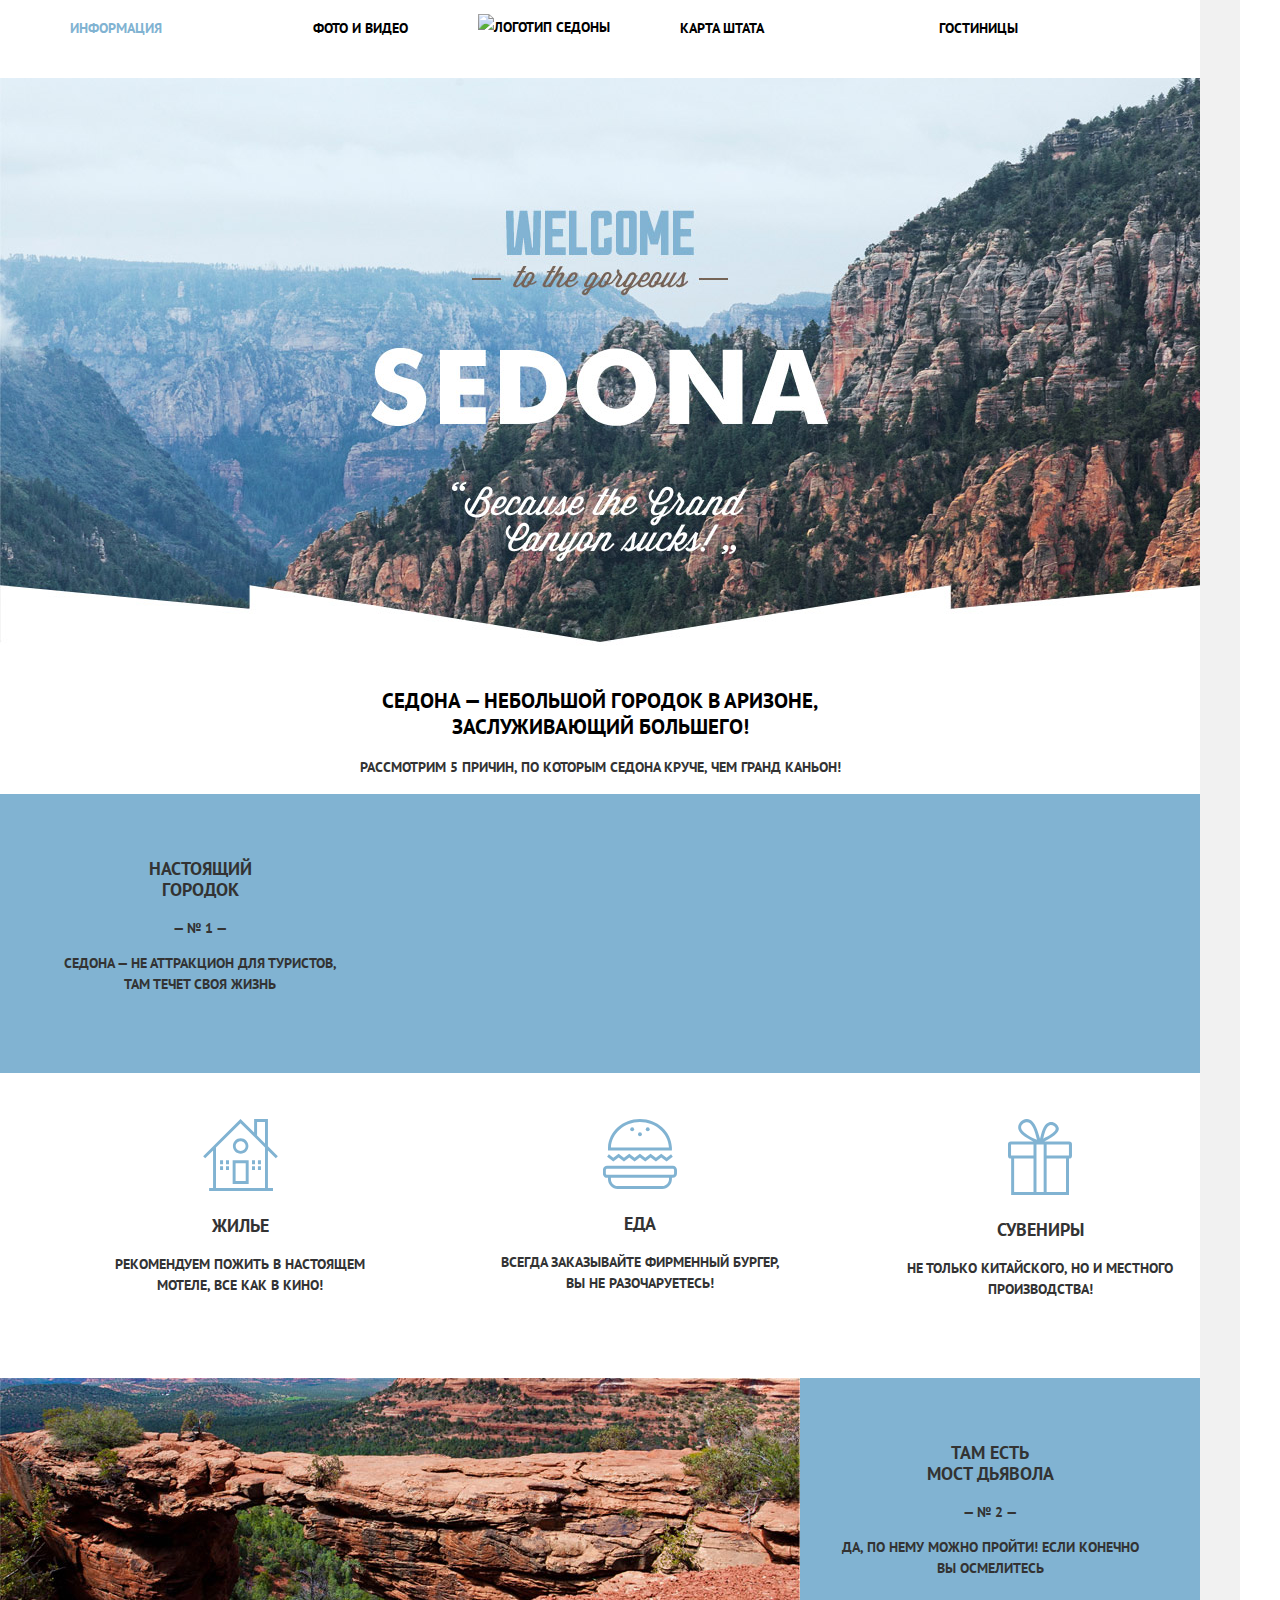
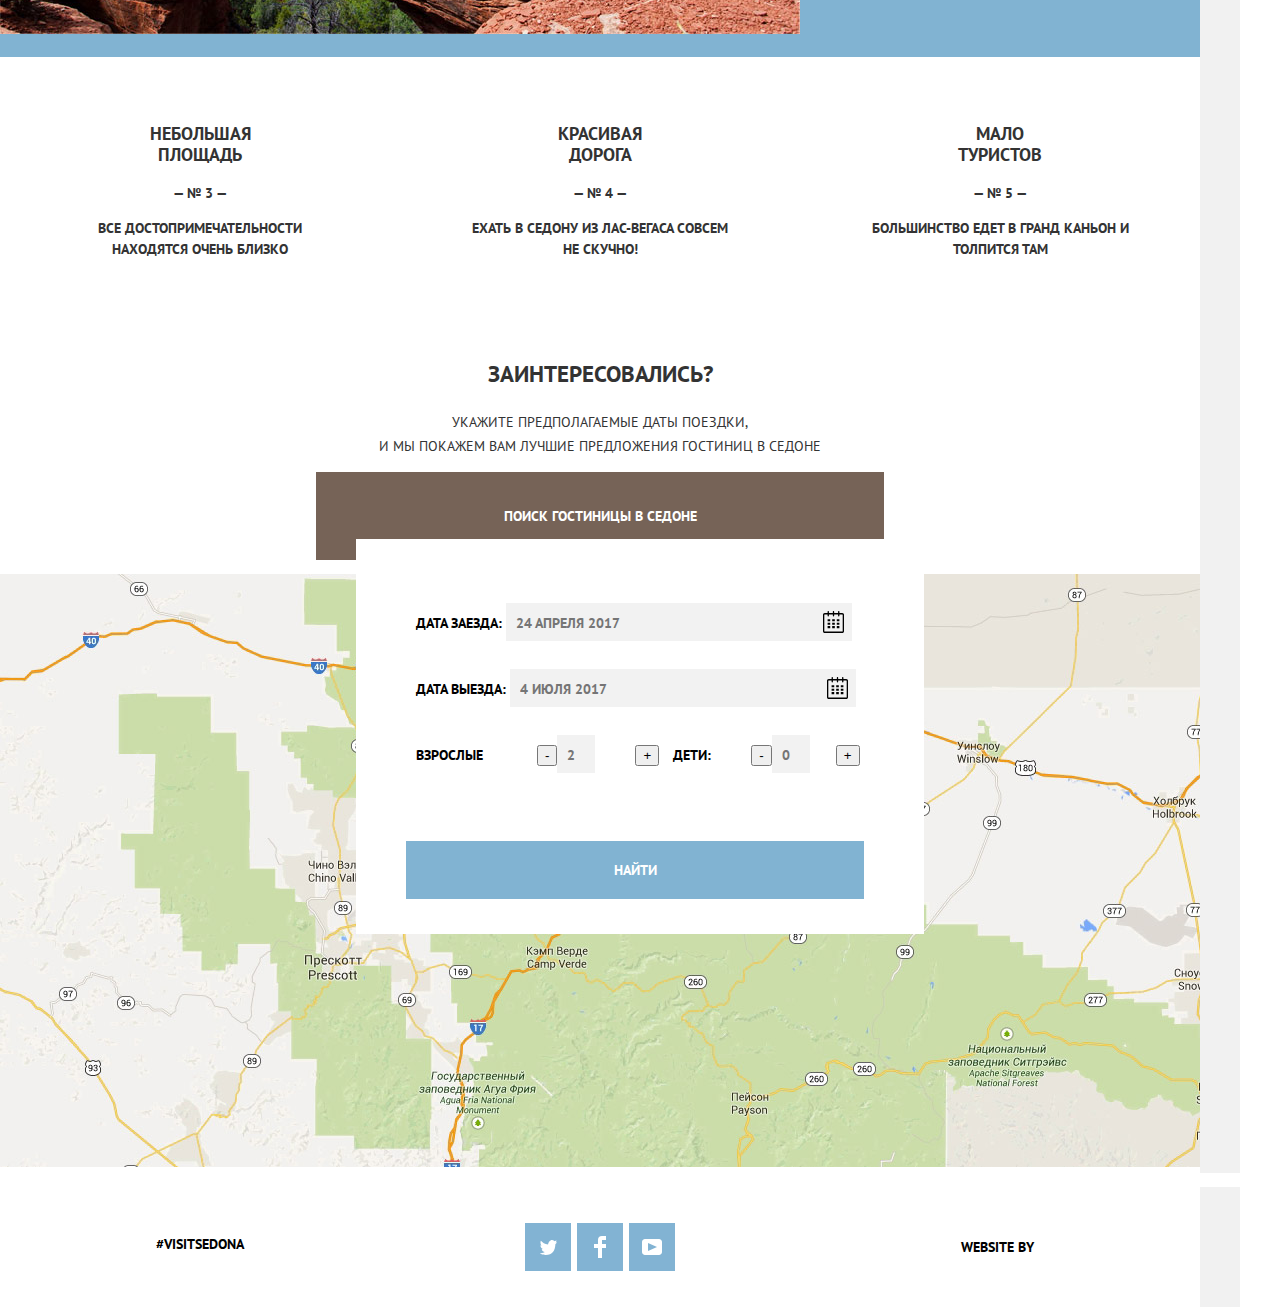
==== index.html @ 1015ed3f "изменения" ====
<!DOCTYPE html>
<html lang="ru">
  <head>
    <meta charset="utf-8">
    <title>HTML Academy: Седона</title>
    <link href="https://fonts.googleapis.com/css?family=PT+Sans:400,700&amp;subset=cyrillic" rel="stylesheet">
    <link href="css/normalize.css" rel="stylesheet">
    <link rel="stylesheet" href="css/style.css">
  </head>
  <body>
    <header class="main-header">
      <nav class="main-navigation">

<div class="main-navigation-wrapper">
 <div class="container">
   <ul class="site-navigation">
    <li class="nav-info"><a href="info.html" class="active">Информация</a></li>
    <li class="nav-fotovideo"><a href="foto-video.html">Фото и видео</a></li>
  </ul>
    <p><a class="main-header-logo">
      <img src="img/index.logo.png" width="138" height="70" alt="Логотип седоны">
    </a></p>
  <ul class="site-navigation-1">
    <li class="nav-map"><a href="map.html">Карта штата</a></li>
    <li class="nav-hostel"><a href="hostels.html">Гостиницы</a></li>
  </ul>
</div>
</div>
</nav>
</header>

<main class="container">
<p class="advantage">Седона &mdash; небольшой городок в Аризоне,<br>
заслуживающий большего!</p>

<section class="reasons">
 <h2 class="visually-hidden">Причины</h2>
 <p class="five-reasons">Рассмотрим 5 причин, по которым Седона круче, чем Гранд Каньон!</p>
</section>
  <ul class="reasons-list">
    <li class="reasons-item item-1">
      <div class="item-1-wrapper">
      <h3>Настоящий<br>городок</h3>
      <p>&mdash; № 1 &mdash;</p>
      <p>Седона &mdash; не аттракцион для туристов,<br> там течет своя жизнь</p>
    </div>

    <div class="index-columns-1">
    <section class="conditions">
      <h2 class="visually-hidden">Условия</h2>
     <ul class="conditions-list">
       <li class="conditions-item">
<svg xmlns="http://www.w3.org/2000/svg" width="75" height="72" viewBox="0 0 75 72"><g fill="#81B3D2"><path d="M29.656 65.033h16V41.21h-16v23.823zm2.937-20.899h10.125V62.11H32.593V44.134z"/><path d="M72.771 39.253l2.076-2.068-9.908-9.865V0H51.127v13.567L37.5 0 .152 37.185l2.077 2.068 7.832-7.795v37.618H6.124V72h63.875v-2.924H64.94V31.458l7.831 7.795zM62.002 69.076H12.999V28.534L37.5 4.149l24.502 24.385v40.542zm0-44.682l-7.938-7.902V2.924h7.938v21.47z"/><path d="M29.906 27.08c0 4.261 3.47 7.713 7.75 7.713 4.279 0 7.75-3.452 7.75-7.713 0-4.259-3.471-7.713-7.75-7.713-4.281 0-7.75 3.454-7.75 7.713zm7.75-4.945c2.744 0 4.969 2.214 4.969 4.945 0 2.732-2.225 4.948-4.969 4.948-2.746 0-4.97-2.216-4.97-4.948 0-2.731 2.225-4.945 4.97-4.945zM17.061 41.21h3v3.919h-3zM22.999 41.21h3v3.919h-3zM17.061 47.182h3v3.919h-3zM22.999 47.182h3v3.919h-3zM48.998 41.21h3v3.919h-3zM54.936 41.21h3v3.919h-3zM48.998 47.182h3v3.919h-3zM54.936 47.182h3v3.919h-3z"/></g></svg>
        <h3>Жилье</h3>
          <p>Рекомендуем пожить в настоящем<br> мотеле, все как в кино!</p>
       </li>
       <li class="conditions-item">
         <svg xmlns="http://www.w3.org/2000/svg" width="74" height="70" viewBox="0 0 74 70"><g fill="#81B3D2"><path d="M69.854 46.71H4.051c-2.274 0-4.135 1.94-4.135 4.313v3.504c0 2.372 1.861 4.313 4.135 4.313h.93v1.053c0 5.536 4.341 10.065 9.648 10.065h44.646c5.306 0 9.648-4.529 9.648-10.065V58.84h.93c2.274 0 4.135-1.941 4.135-4.313v-3.504c0-2.373-1.86-4.313-4.134-4.313zm-3.848 13.184c0 3.871-3.019 7.021-6.73 7.021H14.629c-3.711 0-6.731-3.15-6.731-7.021v-1.053h58.107v1.053zm5.065-5.367c0 .688-.558 1.271-1.218 1.271H4.051c-.66 0-1.217-.582-1.217-1.271v-3.504c0-.688.558-1.271 1.217-1.271h65.802c.66 0 1.218.582 1.218 1.271v3.504zM15.634 38.406l5.323 4.059 5.326-4.059 5.328 4.059 5.328-4.059 5.328 4.059 5.329-4.059 5.327 4.059 5.33-4.06 5.336 4.059 6.194-4.712-1.72-2.459-4.474 3.403-5.336-4.057-5.33 4.056-5.327-4.057-5.329 4.057-5.328-4.057-5.328 4.057-5.328-4.057-5.325 4.057-5.323-4.057-5.327 4.057-4.467-3.401-1.721 2.457 6.188 4.714zM7.978 31.544H68.855c.041-.619.069-1.241.069-1.87 0-.394-.016-.783-.032-1.173C68.227 12.657 54.186 0 36.952 0 19.719 0 5.677 12.657 5.013 28.501c-.017.39-.032.78-.032 1.173 0 .629.028 1.251.07 1.87h2.927zM36.952 3.043c15.591 0 28.35 11.316 29.021 25.458H7.931c.673-14.142 13.43-25.458 29.021-25.458z"/><ellipse cx="36.952" cy="15.26" rx="1.945" ry="2.03"/><ellipse cx="29.172" cy="10.23" rx="1.946" ry="2.03"/><ellipse cx="44.732" cy="10.23" rx="1.946" ry="2.03"/></g></svg>

        <h3>Еда</h3>
          <p>Всегда заказывайте фирменный бургер,<br> вы не разочаруетесь!</p>
       </li>
       <li class="conditions-item">
         <svg xmlns="http://www.w3.org/2000/svg" width="64" height="76" viewBox="0 0 64 76"><path fill-rule="evenodd" clip-rule="evenodd" fill="#81B3D2" d="M61.097 22.501H36.312C50.125 15.602 51.229 11.25 50.72 8.816c-1.162-3.963-5.692-7.023-10.002-5.407-5.569 2.089-7.137 10.388-8.644 16.387-1.924-6.07-3.784-13.814-8.136-17.737C22.677.921 20.843-.205 18.175.031c-4.026.356-9.802 5.382-7.458 10.981 2.251 5.378 9.687 8.777 14.578 11.489H2.879A2.882 2.882 0 0 0 0 25.37v11.322a2.882 2.882 0 0 0 2.879 2.869h.274V76h57.841V39.561h.103a2.882 2.882 0 0 0 2.88-2.869V25.37a2.882 2.882 0 0 0-2.88-2.869zM42.413 5.944c2.103-.31 4.982 1.299 5.255 3.209.393 2.756-3.4 5.255-5.086 6.421-2.523 1.744-4.928 2.643-7.287 4.055.884-3.69 2.549-13.011 7.118-13.685zm-22.882 9.968c-2.225-1.485-6.544-4.431-6.44-7.771.112-3.595 5.743-6.57 8.814-3.886 3.856 3.371 5.713 11.105 7.119 16.557-3.249-1.539-6.328-2.788-9.493-4.9zm5.972 57.114H6.136V39.561h19.368v33.465zm0-36.502H3.046V25.538h22.457v10.986zm10.157 0v36.503h-7.174V25.538h7.174v10.986zm22.351 36.502H38.644V39.561h19.367v33.465zm2.92-36.502H38.644V25.538h22.287v10.986z"/></svg>
        <h3>Сувениры</h3>
          <p>Не только китайского, но и местного<br> производства!</p>
       </li>
      </ul>
    </section>
    </div>
    </li>
  <li class="reasons-item item-2">
      <h3>Там есть<br>мост дьявола</h3>
      <p>&mdash; № 2 &mdash;</p>
      <p>Да, по нему можно пройти! Если конечно<br> вы осмелитесь</p>
    </li>

    <li class="reasons-item item-3">
      <h3>Небольшая<br>площадь</h3>
      <p>&mdash; № 3 &mdash;</p>
      <p>Все достопримечательности<br> находятся очень близко</p>
    </li>
    <li class="reasons-item item-4">
      <h3>Красивая<br>дорога</h3>
      <p>&mdash; № 4 &mdash;</p>
      <p>Ехать в Седону из Лас-Вегаса совсем<br> не скучно!</p>
    </li>
    <li class="reasons-item item-5">
      <h3>Мало<br>туристов</h3>
      <p>&mdash; № 5 &mdash;</p>
      <p>Большинство едет в Гранд Каньон и<br> толпится там</p>
    </li>

</ul>



<section class="hostels">
  <h2 class="visually-hidden">Бронирование</h2>
   <p class="interest">Заинтересовались?</p>
   <p class="travel-date">Укажите предполагаемые даты поездки,<br>
   и мы покажем вам лучшие предложения гостиниц в Седоне</p>
<button class="button hostels-button" type="button">Поиск гостиницы в Седоне</button>
</section>
<section class="map container">
  <section class="modal modal-hostels">
   <h2 class="visually-hidden">Поиск гостиницы в Седоне</h2>
   <form class="search-hotels" action="https://echo.htmlacademy.ru">
     <p>
       <label  class="for-font" for="search-hotels-arrival">Дата заезда:</label>
       <input class="for-font" id="search-hotels-arrival" type="text" name="arrival" placeholder="24 апреля 2017">

     </p>
     <p>
       <label class="for-font" for="search-hotels-departure">Дата выезда:</label>
       <input class="for-font" id="search-hotels-departure" type="text" name="departure" placeholder="4 июля 2017">
       </label>
     </p>
     <p>
       <label class="for-age" for="search-hotels-adults">Взрослые</label>
       <button  type="minus">-</button><input class="for-age" id="search-hotels-adults" type="text" name="adults" placeholder="2"><button type="plus">+</button>
       <label class="for-age-1" for="search-hotels-children">Дети:</label>
       <button type="minus">-</button><input class="for-age-1" id="search-hotels-children" type="text" name="children" placeholder="0"><button type="plus">+</button>

     </p>
     <button class="button-enter" type="submit">Найти</button>
   </form>
  </section>
<h2 class="visually-hidden">Как до нас добраться</h2>
<p><img src="img/map.jpg" width="1200" height="593" alt="Карта"></p>
</section>
</main>

  <footer class="main-footer">

<div class="container">

  <span class="citation">#VISITSEDONA</span>

<div class="footer-social">
 <ul>
  <li><a class="social-button" href="#"><span class="visually-hidden">Твиттер</span>
  <svg xmlns="http://www.w3.org/2000/svg" xmlns:xlink="http://www.w3.org/1999/xlink" width="17" height="15" viewBox="0 0 17 15"><path fill="#FFF" d="M10.95.144c1.685-.496 2.984.27 3.577 1.179.673-.231 1.331-.481 2.011-.708a2.345 2.345 0 0 1-.857 1.768c.685.17 1.304-.491 1.304-.491-.169 1-1.006 1.788-1.563 2.024-.231 6.75-3.175 11.217-10.077 11.082h-.446c-.41 0-4.164-.46-4.898-1.887 2.271.196 3.893-.422 4.693-1.177-.96-.3-2.679-.477-2.979-2.95.349.106.564.228 1.19.119C1.705 8.247.374 7.53.448 5.33c.285.328 1.067.536 1.34.472C1.085 5.561-.182 2.442.894.85c1.818 1.854 3.735 3.606 7.152 3.773C8.254 2.33 9.183.793 10.95.144z"/></svg>
  </a></li>
  <li><a class="social-button" href="#"><span class="visually-hidden">Фейсбук</span>
  <svg xmlns="http://www.w3.org/2000/svg" width="12" height="22" viewBox="0 0 12 22"><path fill="#FFF" d="M12 4V0H8a4 4 0 0 0-4 4v4H0v4h4v10h4V12h4V8H8V4h4z"/></svg>
  </a></li>
  <li><a class="social-button" href="#"><span class="visually-hidden">Ютуб</span>
  <svg xmlns="http://www.w3.org/2000/svg" xmlns:xlink="http://www.w3.org/1999/xlink" width="20" height="16" viewBox="0 0 20 16"><path fill="#FFF" d="M17 0H3C1.35 0 0 1.35 0 3v10c0 1.65 1.35 3 3 3h14c1.65 0 3-1.35 3-3V3c0-1.65-1.35-3-3-3zM6.027 11.998V4.002L15.014 8l-8.987 3.998z"/></svg>
  </a></li>
 </ul>
</div>

<p class="footer-website">
<span class="letter">Website by</span>
<a class="logo-html-academy" href="https://htmlacademy.ru"><span class="visually-hidden">Логотип HTML-Academy</span>
  <svg id="Layer_1" data-name="Layer 1" xmlns="http://www.w3.org/2000/svg" viewBox="0 0 108.08 40.85"><title>logo-htmlacademy-small1</title><path d="M44.61,26.88a2,2,0,0,0,.55-0.1v1.33a3.25,3.25,0,0,1-1.18.21,1.67,1.67,0,0,1-1.67-1,4.84,4.84,0,0,1-3.14,1.08c-1.51,0-2.91-.83-2.91-2.55,0-2.13,2-2.79,3.71-2.79a11.08,11.08,0,0,1,2.17.25v-0.3c0-1-.76-1.77-2.19-1.77a7.42,7.42,0,0,0-3,.64v-1.7a10.21,10.21,0,0,1,3.19-.55c2.36,0,3.81,1.12,3.81,3.65v3a0.54,0.54,0,0,0,.49.59h0.17Zm-6.44-1.13A1.35,1.35,0,0,0,39.63,27h0.11a3.39,3.39,0,0,0,2.41-1V24.58a9.72,9.72,0,0,0-1.81-.21c-1,0-2.16.33-2.16,1.38h0Zm12.36-6.11a5,5,0,0,1,2.57.64V22a4.08,4.08,0,0,0-2.3-.7,2.75,2.75,0,1,0,0,5.49,5,5,0,0,0,2.43-.64v1.71a6.27,6.27,0,0,1-2.76.57A4.21,4.21,0,0,1,46,24.51q0-.21,0-0.41a4.32,4.32,0,0,1,4.18-4.46h0.38Zm12.17,7.24a2,2,0,0,0,.55-0.1v1.33a3.25,3.25,0,0,1-1.18.21,1.67,1.67,0,0,1-1.67-1,4.84,4.84,0,0,1-3.14,1.08c-1.51,0-2.91-.83-2.91-2.55,0-2.13,2-2.79,3.71-2.79a11.08,11.08,0,0,1,2.17.25v-0.3c0-1-.76-1.77-2.19-1.77a7.42,7.42,0,0,0-3,.64v-1.7a10.21,10.21,0,0,1,3.19-.55c2.36,0,3.81,1.12,3.81,3.65v3a0.54,0.54,0,0,0,.49.59h0.17Zm-6.44-1.13A1.35,1.35,0,0,0,57.73,27h0.11a3.39,3.39,0,0,0,2.41-1V24.58a9.72,9.72,0,0,0-1.81-.21c-1.06,0-2.16.33-2.16,1.38h0ZM73,16V28.2H71.35V26.88a3.88,3.88,0,0,1-3.19,1.54,4.4,4.4,0,0,1,0-8.78,3.81,3.81,0,0,1,3,1.3V16H73Zm-4.53,5.22a2.76,2.76,0,1,0,0,5.52A2.86,2.86,0,0,0,71.15,25V23A2.91,2.91,0,0,0,68.49,21.27ZM79,19.64c3.31,0,4.46,2.68,3.92,5.09H76.7c0.21,1.5,1.67,2.11,3.19,2.11a6.11,6.11,0,0,0,2.64-.59v1.6a7.14,7.14,0,0,1-3,.57C77,28.42,74.78,27,74.78,24a4.18,4.18,0,0,1,4-4.39H79Zm0.09,1.54a2.28,2.28,0,0,0-2.44,2.1v0.06H81.3A2,2,0,0,0,79.13,21.18Zm5.73,7V19.87h1.65v1a3.81,3.81,0,0,1,2.78-1.27A2.86,2.86,0,0,1,91.89,21a4.12,4.12,0,0,1,2.91-1.33A3.06,3.06,0,0,1,98,23V28.2h-1.9V23.05a1.59,1.59,0,0,0-1.42-1.75H94.42a2.8,2.8,0,0,0-2.07,1.12V28.2h-1.9V23.05A1.59,1.59,0,0,0,89,21.31H88.8a3,3,0,0,0-2.21,1.29v5.63H84.86Zm21.31-8.33h1.9l-3.91,9.46c-0.9,2.17-2.09,2.86-3.35,2.86a4.76,4.76,0,0,1-1.1-.14V30.46a2.86,2.86,0,0,0,.85.12c0.9,0,1.58-.64,2.07-1.9l0.17-.42-4-8.4h2l2.86,6.29ZM38.73,1.46V6.22a3.81,3.81,0,0,1,2.7-1.14,3.25,3.25,0,0,1,3.44,3.4v5.15H43V8.72a1.81,1.81,0,0,0-1.61-2h-0.3a2.93,2.93,0,0,0-2.32,1.39v5.52h-1.9V1.46h1.9ZM49.94,2.31v3h3V6.91h-3v3.81c0,1.1.5,1.46,1.58,1.46a4.49,4.49,0,0,0,1.69-.33v1.6A6.8,6.8,0,0,1,51,13.8a2.55,2.55,0,0,1-2.86-2.74V6.89H46.58V5.26h1.5V2.74Zm5.4,11.31V5.28H57v1A3.81,3.81,0,0,1,59.77,5a2.86,2.86,0,0,1,2.6,1.33A4.12,4.12,0,0,1,65.28,5,3.06,3.06,0,0,1,68.44,8.4v5.21h-1.9V8.46a1.59,1.59,0,0,0-1.42-1.75H64.89a2.8,2.8,0,0,0-2.07,1.12v5.78h-1.9V8.46A1.59,1.59,0,0,0,59.5,6.71H59.27A3,3,0,0,0,57.06,8v5.63H55.34ZM71.17,1.45H73V13.6H71.17V1.45ZM14.71,0H14.55L0,1.54V28.21l14.55,8.66,14.55-8.66V1.54Zm12.5,27.1L14.55,34.64,1.9,27.12V16.18l12.59,7.5V25L5.86,19.9v1.31l8.68,5.21v1.39L5.87,22.65V24l8.68,5.21,8.75-5.24V18.31L27.2,16V27.12Zm0-12.53-3.48,2-1.6,1L14.51,13v1.31L21,18.23H21l-0.14.09-1,.54-5.37-3.2V17l4.24,2.52-1,.67-3.2-1.9v1.31l2.1,1.24L14.5,22.1,2,14.65,14.51,7.11Zm0-1.32L14.49,5.76,1.91,13.25v-10L14.56,1.92,27.21,3.25v10h0Z" transform="translate(0 -0.02)" fill="#231f20"/></svg>
</a>
</p>
</div>
</footer>



  </body>
</html>
---- css/style.css ----
body {
margin: 0 0;
padding: 0 40;

font-family: PT Sans, Arial, sans-serif;
font-size: 14px;
line-height: 21px;
font-weight: 700;
color: #333333;
text-transform: uppercase;

background-color: #ffffff;
background-size: 1280 auto;
}

a {
  text-decoration: none;
}

img {
  max-width: 100%;
  height: auto;
}

.visually-hidden:not(:focus):not(:active),
input[type="checkbox"].visually-hidden{
  position: absolute;

  width: 1px;
  height: 1px;
  margin: -1px;
  border: 0;
  padding: 0;

  white-space: nowrap;

  clip-path: inset(100%);
  clip: rect(0 0 0 0);
  overflow: hidden;
}


.main-haeder {
margin-bottom: 22px;
min-height: 56px;
}

.main-navigation {

  font-size: 14px;
  line-height: 26px;
  color: #000000;

  background-color: #ffffff;
  width: 1200px;
  min-height: 56px;
}

.main-haeder-logo {
  order: 2;

  width: 138px;
  height: 70px;
  display: block;
}

.main-navigation-wrapper .container {
 display: flex;
 flex-wrap: wrap;

 width: 100%;
 padding-bottom: 22px;
 background-color: #ffffff;
 margin: 0;
 min-width: 56px;
}

.container {
 width: 1200px;
 margin: 0;
 padding: 0 0;
 box-shadow:
  -40px 0 0 0 #f1f1f1,
   40px 0 0 0 #f1f1f1;

}


.site-navigation {
  width: 478px;

  display: flex;
  justify-content: space-between;

 list-style: none;
 margin: 0;
 padding: 0;

}

.site-navigation-1 {
  width: 478px;

  display: flex;
  justify-content: space-between;

  list-style: none;
  margin: 0;
  padding: 0;


}

.site-navigation a,
.site-navigation-1 a {
  display: block;
  padding: 15px 70px;
  margin: 0;
  color: #000000;
 }
.site-navigation a:hover,
.site-navigation a:focus,
.site-navigation-1 a:hover,
.site-navigation-1 a:focus {
  color: #81b3d2;
}
.site-navigation a:active,
.site-navigation-1 a:active {
  color: #bcbcbc;
}
.site-navigation .active {
  color: #766357;
}

.advantage {
  background-image: url(../img/index.arisona-photo.jpg);
  background-repeat: no-repeat;
  width: 1200px;

  font-size: 21px;
  line-height: 26px;
  color: #000000;
  font-weight: bold;
  text-align: center;
  margin: 0;
  padding-top: 610px;
}

.five-reasons {
  font-size: 14px;
  line-height: 26px;
  color: #333333;
  text-align: center;
}

.reasons-list {
  display: flex;
  flex-wrap: wrap;
  margin: 0;
  padding: 0;
  list-style: none;
  min-height: 256;
}

.conditions-list {
list-style: none;
display: flex;
padding-top: 46px;
padding-bottom: 64px;
}

.reasons-item,
.conditions-item {
  text-align: center;
  width: 400px;
}

.item-1,
.item-2 {
  background-color: #81b3d2;
}

.item-1 {
 background-image: url(../img/index-background-01.jpg);
 background-position-y: top;
 background-position-x: 400px;
 background-repeat: no-repeat;
 width: 100%;
}

.item-1-wrapper{
  width:400px;
  padding-top: 46px;
  padding-bottom: 64px;
}

.reasons-item h3,
.conditions-item h3 {
  font-size: 18px;
  line-height: 21px;
}

.item-2 {
  background-image: url(../img/reason-background-1-1.jpg);
  background-position-y: top;
  background-position-x: left;
  padding-left: 780px;
  background-repeat: no-repeat;
  list-style: none;
  padding-top: 46px;
  padding-bottom: 64px;
  width: 100%
}

.item-3,
.item-4,
.item-5 {
width: 400px;
padding-top: 48px;
padding-bottom: 64px;
}

.index-columns-1 {
  display: flex;
  color: #333333;
  background-color: #ffffff;
  background-position: 0 0;
  background-repeat: repeat;
}

.interest {
  font-size: 23px;
  line-height: 26px;
  color: #333333;
  text-align: center;
}

.travel-date {
  font-size: 14px;
  line-height: 24px;
  color: #333333;
  text-align: center;
  font-weight: normal;
}

.hostels-button {
 font: inherit;
 min-height: 86px;
  width: 568px;
 text-align: center;
 display: inline-block;
 line-height: 86px;
 color: #ffffff;
 vertical-align: middle;
 text-transform: uppercase;
 background-color: #766357;
 border: none;

 margin-left: 316px;

}

.hostels-button:hover {
  background-color: #604e43;
}

.hostels-button:active {
  color: #857871;
  background-color: #503e33;
}

.main-footer {
  color: #000000;

  background-image: url(../img/footer-background.jpg);
  background-position: 0 0;
  background-repeat: repeat;
}

.main-footer .container {
  display: flex;
  justify-content: space-between;
  margin: 0;
  width: 1200px;
  min-height: 120px;
  background-color: rgba(255, 255, 255, 0.3);

}

.citation {
  margin: 0;
  width: 400px;
  text-align: center;
  padding-top: 47px;
}

.footer-social {
  width: 400px;
  text-align: center;
  padding-top: 36px;
}

.footer-social ul {
  list-style: none;
}

.footer-social a {
  color: #000000;
}

.footer-social ul {
  display: flex;
  flex-wrap: wrap;
  justify-content: space-between;
  width: 150px;
  list-style: none;
  margin: 0 auto;
  padding: 0;
}

.social-button {
  display: flex;
  align-items: center;
  justify-content: center;
  width: 46px;
  height: 48px;
  background-color: #82b3d3
}

.social-button:hover,
.social-button:focus {
 background-color: #669ec1;
}

.social-button:active {
background-color: #5596be;
}

.social-button:active path {
  fill: #87b6d2;
}

.footer-website {
  display: flex;
  align-items: center;
  justify-content: center;
  width: 400px;
}

.letter {
  padding-right: 6px;
}

.logo-html-academy {
    background-color: #ffffff;
    fill: #000000;
}

.logo-html-academy:hover,
.logo-html-academy:focus {
  background-color: #ffffff;
  fill: #81b3d2;
}

.logo-html-academy:active {
  background-color: #ffffff;
  fill: #bdbbbc;
}


.parameter-selection {
  padding-top: 26px;
  padding-left: 73px;
  padding-right: 73px;
  padding-bottom: 19px;

 background-color: #ffffff;
 background-image: url(../img/catalog-filter-background.jpg);
 background-position: 0 0;
 background-repeat: repeat;
}

.parameter-selection .filter {
  display: flex;
  flex-wrap: wrap;
  color: #ffffff;
}


.without-bord {
border: none;}


.infrastructure .without-bord{
display: flex;
flex-wrap: wrap;
}

.infrastructure {
  width: 145px;
  margin: 0;
  padding-right: 95px;
}

.infrastructure-1 {
  margin: 0;
}

.without-dots {
  display: flex;
  flex-wrap: wrap;
  justify-content: space-between;
  font-weight: normal;
}

.filter-pool {
  position: relative;
  padding-left: 30px;
  cursor: pointer;
  padding-bottom: 23px;
}

.filter-pool:hover,
.filter-pool:focus {
  background-image: url(../img/checkbox-on.svg);
  background-repeat: no-repeat;
  border: none;
}

.filter-pool input[type="checkbox"]:disabled {
  background-image: url(../img/checkbox-on.svg);
  background-repeat: no-repeat;
  border: none;
  opacity: 0.5;
}

.filter-pool input[type="checkbox"] + .checkbox-pool {
  position: absolute;
  top: 0;
  left: 0;
  background-image: url(../img/checkbox-on.svg);
  background-repeat: no-repeat;
  width: 27px;
  height: 24px;
  border: none;
}

.filter-parking {
  position: relative;
  padding-left: 30px;
  cursor: pointer;
  padding-bottom: 23px;
}

.filter-parking:hover,
.filter-parking:focus {
  background-image: url(../img/checkbox-off.svg);
  background-repeat: no-repeat;
  border: none;
}

.filter-parking input[type="checkbox"]:disabled {
  background-image: url(../img/checkbox-off.svg);
  background-repeat: no-repeat;
  border: none;
  opacity: 0.5;
}

.filter-parking input[type="checkbox"] + .checkbox-parking {
  position: absolute;
  top: 0;
  left: 0;
  background-image: url(../img/checkbox-off.svg);
  background-repeat: no-repeat;
  width: 27px;
  height: 24px;
  border: none;
}

.filter-wi-fi {
  position: relative;
  padding-left: 30px;
  cursor: pointer;
}

.filter-wi-fi:hover,
.filter-wi-fi:focus {
  background-image: url(../img/checkbox-off.svg);
  background-repeat: no-repeat;
  border: none;
}

.filter-wi-fi input[type="checkbox"]:disabled {
  background-image: url(../img/checkbox-off.svg);
  background-repeat: no-repeat;
  border: none;
  opacity: 0.5;
}

.filter-wi-fi input[type="checkbox"] + .checkbox-wi-fi {
  position: absolute;
  top: 0;
  left: 0;
  background-image: url(../img/checkbox-off.svg);
  background-repeat: no-repeat;
  width: 27px;
  height: 24px;
  border: none;
}


.type-housing {
  width: 160px;
  padding-right: 323px;
  margin: 0;
}

.filter-hotel {
  position: relative;
  padding-left: 30px;
  cursor: pointer;
  padding-bottom: 23px;
}

.filter-hotel:hover,
.filter-hotel:focus {
  background-image: url(../img/checkbox-on.svg);
  background-repeat: no-repeat;

  border: none;
}

.filter-hotel input[type="checkbox"]:disabled {
  background-image: url(../img/checkbox-on.svg);
  background-repeat: no-repeat;
  border: none;
  opacity: 0.5;
}

.filter-hotel input[type="checkbox"] + .checkbox-hotel {
  position: absolute;
  top: 0;
  left: 0;
  background-image: url(../img/checkbox-on.svg);
  background-repeat: no-repeat;
  width: 27px;
  height: 24px;
  border: none;
}

.filter-motel {
  position: relative;
  padding-left: 30px;
  cursor: pointer;
  padding-bottom: 23px;
}

.filter-motel:hover,
.filter-motel:focus {
  background-image: url(../img/checkbox-on.svg);
  background-repeat: no-repeat;
  border: none;
}

.filter-motel input[type="checkbox"]:disabled {
  background-image: url(../img/checkbox-on.svg);
  background-repeat: no-repeat;
  border: none;
  opacity: 0.5;
}

.filter-motel input[type="checkbox"] + .checkbox-motel {
  position: absolute;
  top: 0;
  left: 0;
  background-image: url(../img/checkbox-on.svg);
  background-repeat: no-repeat;
  width: 27px;
  height: 24px;
  border: none;
}

.filter-apartment {
  position: relative;
  padding-left: 30px;
  cursor: pointer;
}

.filter-apartment:hover,
.filter-apartment:focus {
  background-image: url(../img/checkbox-on.svg);
  background-repeat: no-repeat;
  border: none;
}

.filter-apartment input[type="checkbox"]:disabled {
  background-image: url(../img/checkbox-on.svg);
  background-repeat: no-repeat;
  border: none;


}

.filter-apartment input[type="checkbox"] + .checkbox-apartment {
  position: absolute;
  top: 0;
  left: 0;
  background-image: url(../img/checkbox-on.svg);
  background-repeat: no-repeat;
  width: 27px;
  height: 24px;
  border: none;
}


.cost {
  width: 328px;
  margin: 0;
}

.infrastructure legend,
.type-housing legend,
.cost legend {
  font-size: 16px;
  line-height: 21px;
  font-weight: bold;
  color: #ffffff;
}

.parameter-selection-button {
  font: inherit;

  text-align: center;
  color: #ffffff;
  vertical-align: middle;
  text-transform: uppercase;
  background-color: transparent;
  border: 2px solid white;
}

.parameter-selection-button:hover {
  color: 000000;
  background-color: #ffffff;
  border: none;
}



.detailed-button {
  font: inherit;
  display: inline-block;
  min-width: 110px;
  min-height: 27px;
  text-align: center;
  color: #ffffff;
  vertical-align: baseline;
  text-transform: uppercase;
  background-color: #81b3d2;
  border: none;
}

.detailed-button:hover {
  background-color: #669ec0;
}

.detailed-button:active {
  color: #88b6d1;
  background-color: #5496bd;
}

.book-button {
  font: inherit;

  min-width: 142px;
  min-height: 27px;

  text-align: center;
  display: inline-block;
  color: #ffffff;
  vertical-align: baseline;
  text-transform: uppercase;
  background-color: #766357;
  border: none;
}

.book-button:hover {
  background-color: #604e43;
}

.book-button:active {
  color: #857871;
  background-color: #503e33;
}

.menu-hostels {
  margin: 0;
}

.hostels-sorting {
  font-size: 12px;
  line-height: 18px;
  padding-top: 34px;
  margin: 0;
}

.found{
  display: flex;
  min-height: 86px;
  margin: 0;
}

.found h3 {
  font-size: 21px;
  line-height: 26px;
  font-weight: bold;
  padding-right: 45px;
  margin: 0;
  padding-top: 30px;
  padding-left: 73px;
}

.main-menu {
  display: flex;
  width: 288px;
  justify-content: space-between;
  padding-top: 34px;
  padding-right: 260px;
  margin: 0;
  list-style: none;

}

.main-menu a {
  font-size: 12px;
  line-height: 18px;
  color: #d1d1d1;
}

.for-dotted a {
border-bottom: 1px dotted #d1d1d1;
}

.main-menu a:hover,
.main-menu a:focus {
  color: #c4dcea;
  border-bottom: 1px dotted #c4dcea;
}

.main-menu a:active {
color: #000000;
border-bottom: none;
}

.active a {
  color: #81b3d2;
}

.switch {
  list-style: none;

  display: flex;
  margin: 0;
  width: 240px;
  padding-right: 73px;
  padding-top: 38px;

}

.switch li {
  text-align: right;
}

.switch-up:hover path,
.switch-up:focus path,
.switch-down:hover path,
.switch-down:focus path {
  fill: #231f20;
}

.switch-up:active path,
.switch-down:active path {
  fill: #81b3d2;
}

.active-1 path {
  fill: #81b3d2;
}

.switch-up {
  padding-right: 12px;
}

.separator {
  color: #bdbbbc;

  size: 0;
}

.container-hostel .container{
display: flex;
padding-top: 30px;
padding-left: 73px;

margin: 0;
}

.amara{
  width: 165px;
}

.amara-book {
  width: 363px;
  padding-right: 417px;
  margin: 0;
}

.reference-colored {
  color: #000000;
}

.reference-colored:hover,
.reference-colored:focus {
  color: #8bb9d5;
}

.reference-colored:active {
  color: #cecece;
}

.amara-book-hostel {
  padding-right: 40px;
}

.amara-stars {
  width: 111px;
  margin: 0;
  text-align: right;
}

.hostel-typ-item .container{
  display: flex;
  padding-top: 30px;
  padding-left: 73px;
}

.desert{
  width: 165px;
  margin: 0;
}

.desert-book {
  width: 363px;
  margin-right: 417px;
}

.desert-book-motel {
  padding-right: 60px;
}

.desert-stars {
  width: 111px;
  margin: 0;
  text-align: right;
}

.stars-indent {
  padding-bottom: 45px;
  margin: 0;
}

.rank {
  font-weight: normal;
  color: #666666;
}

.slim {
  font-weight: normal;
}

.apartment-typ-item .container{
  display: flex;
  padding-top: 30px;
  padding-left: 73px;
}

.villas{
  width: 165px;
  margin: 0;
}

.villas-book {
  width: 363px;
  margin-right: 417px;
}


.villas-book-apartment {
  padding-right: 18px;
}

.villas-stars {
width: 111px;
margin: 0;
text-align: right;

}


.modal {
  position: absolute;
  left: 356px;
  top: 2139px;
  width: 568px;
  height: 395px;
  color: #000000;

  background-color: #ffffff;
  background-image: url(../img/index-calender-background.jpg);
  background-position: 0 0;
  background-repeat: repeat;
}

.search-hotels input[type="text"] {
  font: inherit;
  color: #000000;
  text-transform: uppercase;
  background-color: #f2f2f2;
  border: none;
}

.search-hotels input:hover {
  background-color: #ebebeb;
}

.search-hotels input:focus {
  background-color: #ffffff;
  border-color: #e5e5e5;
}

.search-hotels {
  display: flex;
  flex-wrap: wrap;

  margin: 0;
  margin-bottom: 29px;
padding-left: 50px;
padding-top: 50px;
}


.for-font {
  font-size: 14px;
  line-height: 26px;
  font-weight: bold;
  text-transform: uppercase;
  text-align: left;
  margin: 0;

  height: 38px;
  width: 346px;
  box-sizing: border-box;

   padding-top: 6px;
   padding-left: 10px;
   padding-bottom: 5px;

   font: inherit;
   font-size: 14px;
   line-height: 26px;

   background-image: url(../img/calendar.svg);
   background-position: 317px center;
   background-repeat: no-repeat;
}


.for-age {
  width: 38px;
  height: 38px;

  box-sizing: border-box;
   width: 38px;
   padding-top: 6px;
   padding-left: 10px;
   padding-right: 10px;
   padding-bottom: 5px;

   margin-right: 40px;

   font: inherit;
   font-size: 14px;
   line-height: 26px;
}

.for-age-1 {
  width: 38px;
  height: 38px;

  box-sizing: border-box;
   width: 38px;
   padding-top: 6px;
   padding-left: 10px;
   padding-right: 10px;
   padding-bottom: 5px;

   margin-right: 26px;

   font: inherit;
   font-size: 14px;
   line-height: 26px;

}

.button-enter {
  font: inherit;

  min-width: 458px;
  min-height: 58px;
  text-align: center;
  display: inline-block;

  color: #ffffff;
  text-transform: uppercase;
  vertical-align: baseline;

  background-color: #81b3d2;
  border: none;

  margin-top: 54px;

 }

 .button-enter:hover,
 .button-enter:focus {
   background-color: #669ec0;
 }
 .button-enter:active {
 color: #88b6d1;
 background-color: #5496bd;
 }
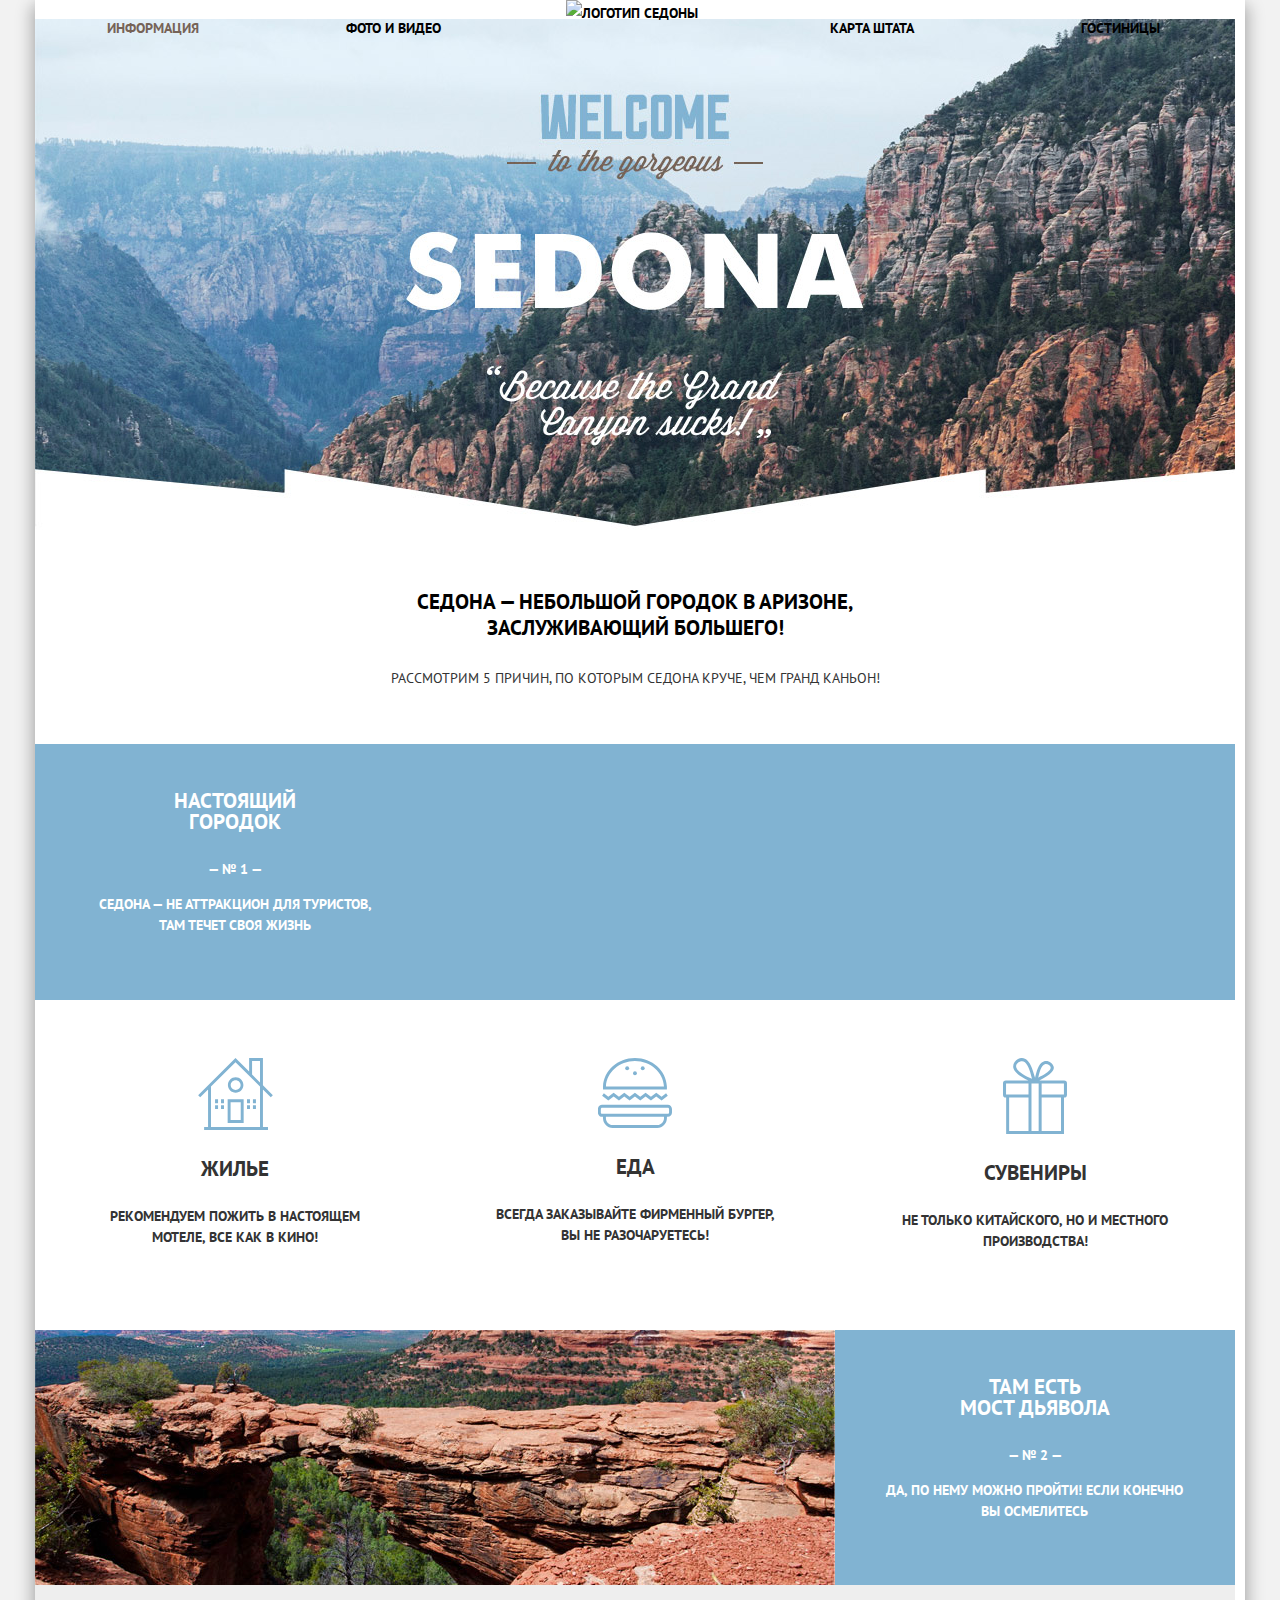
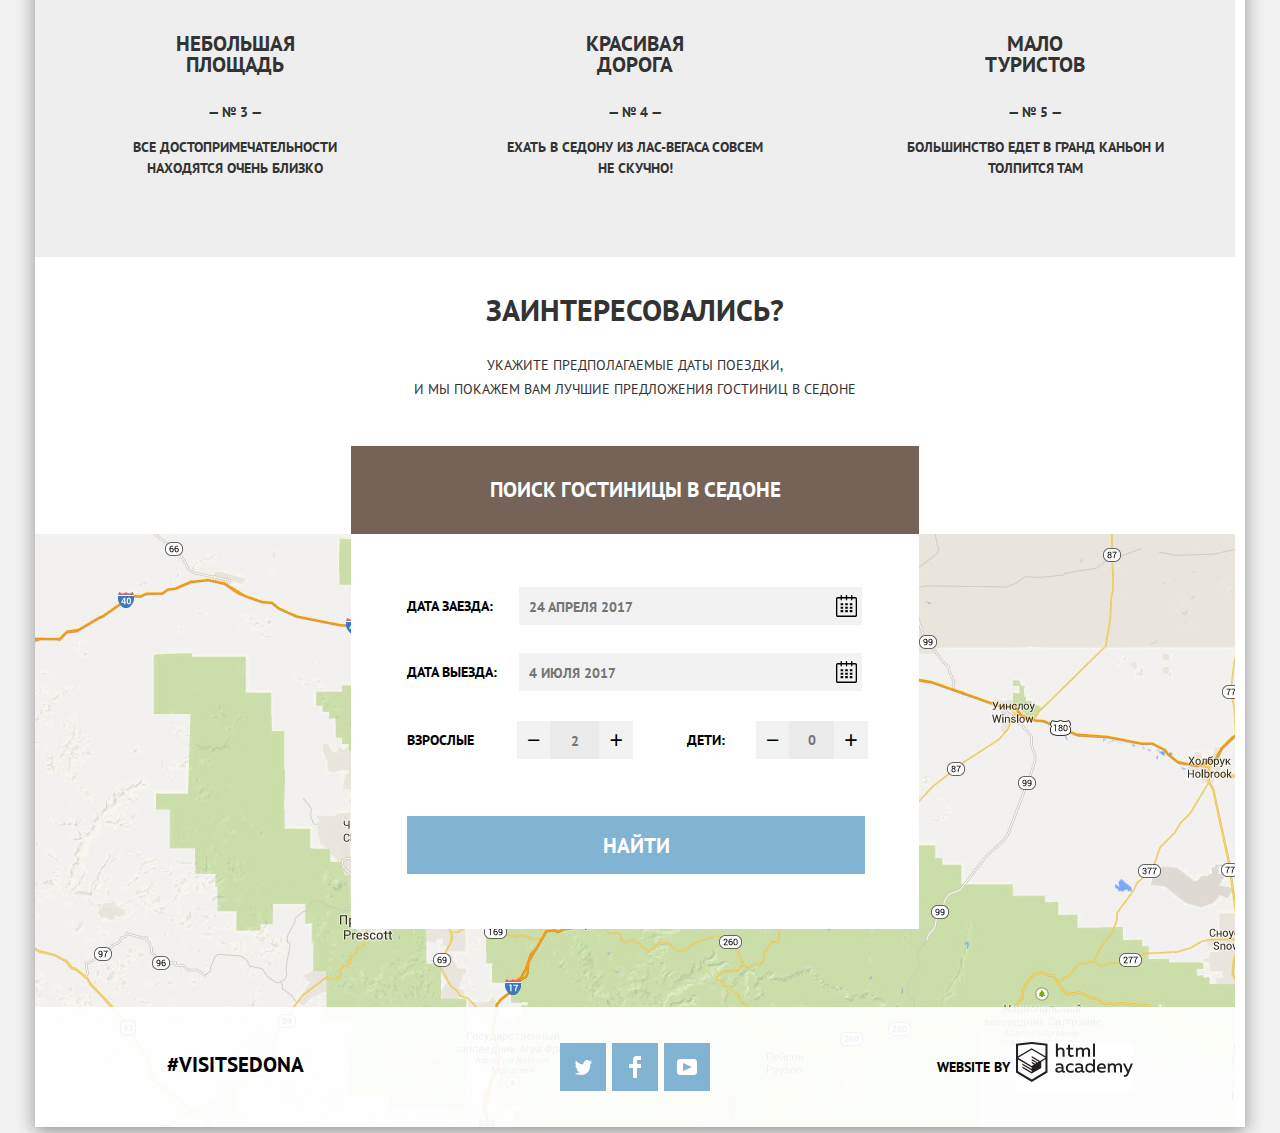
==== commit 4b9c7850: "finaly" ====
--- a/index.html
+++ b/index.html
@@ -8,6 +8,7 @@
     <link rel="stylesheet" href="css/style.css">
   </head>
   <body>
+    <div class="shadow-wrapper">
     <header class="main-header">
       <nav class="main-navigation">
 
@@ -118,9 +119,9 @@
      </p>
      <p>
        <label class="for-age" for="search-hotels-adults">Взрослые</label>
-       <button  type="minus">-</button><input class="for-age" id="search-hotels-adults" type="text" name="adults" placeholder="2"><button type="plus">+</button>
+       <button class="button-minus"  type="button">&minus;</button><input class="for-age" id="search-hotels-adults" type="text" name="adults" placeholder="2"><button class="button-plus" type="button">+</button>
        <label class="for-age-1" for="search-hotels-children">Дети:</label>
-       <button type="minus">-</button><input class="for-age-1" id="search-hotels-children" type="text" name="children" placeholder="0"><button type="plus">+</button>
+       <button class="button-minus" type="button">&minus;</button><input class="for-age-1" id="search-hotels-children" type="text" name="children" placeholder="0"><button class="button-plus" type="button">+</button>
 
      </p>
      <button class="button-enter" type="submit">Найти</button>
@@ -131,7 +132,7 @@
 </section>
 </main>
 
-  <footer class="main-footer">
+  <footer class="main-footer footer-index">
 
 <div class="container">
 
@@ -161,6 +162,6 @@
 </footer>
 
 
-
+</div>
   </body>
 </html>
--- a/css/style.css
+++ b/css/style.css
@@ -1,6 +1,9 @@
+html {
+  background-color: #f2f2f2;
+}
 body {
-margin: 0 0;
-padding: 0 40;
+margin: 0 auto;
+padding: 0 10px;
 
 font-family: PT Sans, Arial, sans-serif;
 font-size: 14px;
@@ -8,11 +11,15 @@
 font-weight: 700;
 color: #333333;
 text-transform: uppercase;
-
-background-color: #ffffff;
+width: 1210px;
+padding:0 10px;
 background-size: 1280 auto;
 }
-
+body>* {
+  box-shadow: 5px 5px 15px 0 rgba(0,1,1,.2), -5px 5px 15px 0 rgba(0,1,1,.2);
+  background-color: #ffffff;
+
+}
 a {
   text-decoration: none;
 }
@@ -40,81 +47,94 @@
 }
 
 
-.main-haeder {
-margin-bottom: 22px;
-min-height: 56px;
+.main-header {
+  width:1200px;
 }
 
 .main-navigation {
-
   font-size: 14px;
   line-height: 26px;
   color: #000000;
-
   background-color: #ffffff;
   width: 1200px;
-  min-height: 56px;
+  margin-bottom: -22px;
 }
 
 .main-haeder-logo {
   order: 2;
 
-  width: 138px;
-  height: 70px;
-  display: block;
+  margin: 0;
+
 }
 
 .main-navigation-wrapper .container {
- display: flex;
- flex-wrap: wrap;
-
- width: 100%;
- padding-bottom: 22px;
- background-color: #ffffff;
- margin: 0;
- min-width: 56px;
+  display: flex;
+  flex-wrap: wrap;
+
+  width: 100%;
+
+  background-color: #ffffff;
+  margin: 0;
 }
 
 .container {
- width: 1200px;
- margin: 0;
- padding: 0 0;
- box-shadow:
-  -40px 0 0 0 #f1f1f1,
-   40px 0 0 0 #f1f1f1;
-
-}
-
+  width: 1200px;
+  margin: 0;
+  padding: 0 0;
+  box-sizing: border-box;
+}
+.container>p {
+  margin: 0;
+}
+.container h3 {
+  margin: 0;
+}
 
 .site-navigation {
-  width: 478px;
-
-  display: flex;
-  justify-content: space-between;
-
- list-style: none;
- margin: 0;
- padding: 0;
-
+
+display: flex;
+
+list-style: none;
+
+margin: 0;
+
+padding-left: 72px;
+}
+.site-navigation-1 a {
+  text-align: right;
+}
+.nav-info {
+  width: 239px;
+  margin: 0;
+}
+
+.nav-fotovideo{
+  width: 220px;
+  margin: 0;
 }
 
 .site-navigation-1 {
-  width: 478px;
-
-  display: flex;
-  justify-content: space-between;
-
+  display: flex;
+  justify-content: flex-end;
   list-style: none;
   margin: 0;
-  padding: 0;
-
-
+}
+
+.nav-map {
+  width: 156px;
+  margin: 0;
+  padding-left: 20px;
+}
+
+.nav-hostel {
+  width: 246px;
+  margin: 0;
 }
 
 .site-navigation a,
 .site-navigation-1 a {
   display: block;
-  padding: 15px 70px;
+  padding-top: 15px;
   margin: 0;
   color: #000000;
  }
@@ -136,14 +156,15 @@
   background-image: url(../img/index.arisona-photo.jpg);
   background-repeat: no-repeat;
   width: 1200px;
-
   font-size: 21px;
   line-height: 26px;
   color: #000000;
   font-weight: bold;
   text-align: center;
   margin: 0;
-  padding-top: 610px;
+  padding-top: 570px;
+  padding-bottom: 10px;
+  background-position-y: -57px;
 }
 
 .five-reasons {
@@ -151,6 +172,7 @@
   line-height: 26px;
   color: #333333;
   text-align: center;
+  font-weight: normal;
 }
 
 .reasons-list {
@@ -159,15 +181,10 @@
   margin: 0;
   padding: 0;
   list-style: none;
-  min-height: 256;
-}
-
-.conditions-list {
-list-style: none;
-display: flex;
-padding-top: 46px;
-padding-bottom: 64px;
-}
+  margin-top: 53px;
+}
+
+.conditions-list {list-style: none;display: flex;padding-top: 58px;padding-bottom: 64px;padding-left: 0;}
 
 .reasons-item,
 .conditions-item {
@@ -178,46 +195,55 @@
 .item-1,
 .item-2 {
   background-color: #81b3d2;
+
 }
 
 .item-1 {
  background-image: url(../img/index-background-01.jpg);
- background-position-y: top;
- background-position-x: 400px;
+ background-position-y: -40px;
+ background-position-x: 401px;
  background-repeat: no-repeat;
+ background-size: 77%;
  width: 100%;
+ min-height: 256px;
 }
 
 .item-1-wrapper{
   width:400px;
   padding-top: 46px;
-  padding-bottom: 64px;
-}
-
+  padding-bottom: 50px;
+  color: white;
+}
+.conditions-item h3 {
+  padding-top:22px;
+}
 .reasons-item h3,
 .conditions-item h3 {
-  font-size: 18px;
+  font-size: 21px;
   line-height: 21px;
+  padding-bottom: 13px;
 }
 
 .item-2 {
   background-image: url(../img/reason-background-1-1.jpg);
   background-position-y: top;
   background-position-x: left;
-  padding-left: 780px;
+  padding-left: 799px;
   background-repeat: no-repeat;
   list-style: none;
   padding-top: 46px;
-  padding-bottom: 64px;
-  width: 100%
+  padding-bottom: 49px;
+  width: 100%;
+  color: white;
 }
 
 .item-3,
 .item-4,
 .item-5 {
-width: 400px;
-padding-top: 48px;
-padding-bottom: 64px;
+  width: 400px;
+  padding-top: 48px;
+  padding-bottom: 64px;
+  background-color: #eeeeee;
 }
 
 .index-columns-1 {
@@ -229,10 +255,11 @@
 }
 
 .interest {
-  font-size: 23px;
+  font-size: 30px;
   line-height: 26px;
   color: #333333;
   text-align: center;
+  padding-top: 10px;
 }
 
 .travel-date {
@@ -241,12 +268,16 @@
   color: #333333;
   text-align: center;
   font-weight: normal;
-}
-
+  padding-bottom: 31px;
+}
+
+.map {
+  position:relative;
+}
 .hostels-button {
  font: inherit;
  min-height: 86px;
-  width: 568px;
+ width: 568px;
  text-align: center;
  display: inline-block;
  line-height: 86px;
@@ -255,9 +286,8 @@
  text-transform: uppercase;
  background-color: #766357;
  border: none;
-
  margin-left: 316px;
-
+ font-size: 21px;
 }
 
 .hostels-button:hover {
@@ -271,20 +301,24 @@
 
 .main-footer {
   color: #000000;
-
+  background-color:rgba(255, 255, 255, 0.9);
+  z-index: 100;
+  position: relative;
   background-image: url(../img/footer-background.jpg);
   background-position: 0 0;
   background-repeat: repeat;
-}
-
+  width:1200px;
+}
+.footer-index {
+    margin-top: -126px;
+}
 .main-footer .container {
   display: flex;
-  justify-content: space-between;
+  /* justify-content: space-between; */
   margin: 0;
   width: 1200px;
   min-height: 120px;
   background-color: rgba(255, 255, 255, 0.3);
-
 }
 
 .citation {
@@ -292,6 +326,7 @@
   width: 400px;
   text-align: center;
   padding-top: 47px;
+  font-size: 21px;
 }
 
 .footer-social {
@@ -344,7 +379,7 @@
   display: flex;
   align-items: center;
   justify-content: center;
-  width: 400px;
+  padding-left: 102px;
 }
 
 .letter {
@@ -354,30 +389,31 @@
 .logo-html-academy {
     background-color: #ffffff;
     fill: #000000;
-}
-
-.logo-html-academy:hover,
-.logo-html-academy:focus {
+    width: 117px;
+    height: 50px;
+}
+
+.logo-html-academy:hover path,
+.logo-html-academy:focus path{
+
+  fill: #81b3d2;
+}
+
+.logo-html-academy:active path {
+
+  fill: #bdbbbc;
+}
+
+
+.parameter-selection {
+  padding-top: 29px;
+  padding-left: 60px;
+  padding-right: 73px;
+  padding-bottom: 10px;
   background-color: #ffffff;
-  fill: #81b3d2;
-}
-
-.logo-html-academy:active {
-  background-color: #ffffff;
-  fill: #bdbbbc;
-}
-
-
-.parameter-selection {
-  padding-top: 26px;
-  padding-left: 73px;
-  padding-right: 73px;
-  padding-bottom: 19px;
-
- background-color: #ffffff;
- background-image: url(../img/catalog-filter-background.jpg);
- background-position: 0 0;
- background-repeat: repeat;
+  background-image: url(../img/catalog-filter-background.jpg);
+  background-position: 0 0;
+  background-repeat: repeat;
 }
 
 .parameter-selection .filter {
@@ -399,7 +435,7 @@
 .infrastructure {
   width: 145px;
   margin: 0;
-  padding-right: 95px;
+  padding-right: 109px;
 }
 
 .infrastructure-1 {
@@ -411,15 +447,51 @@
   flex-wrap: wrap;
   justify-content: space-between;
   font-weight: normal;
+  padding-top: 5px;
 }
 
 .filter-pool {
   position: relative;
-  padding-left: 30px;
+  padding-left: 39px;
   cursor: pointer;
-  padding-bottom: 23px;
-}
-
+  padding-bottom: 25px;
+}
+.filter label {
+  position: relative;
+  padding-left: 38px;
+  cursor: pointer;
+  padding-bottom: 24px;
+}
+input[type="checkbox"] + span {
+  position: absolute;
+  top: 0;
+  left: 0;
+  background-image: url(../img/checkbox-off.svg);
+  background-repeat: no-repeat;
+  width: 27px;
+  height: 24px;
+  border: none;
+
+}
+
+input[type="checkbox"]:checked + span {
+  position: absolute;
+  top: 0;
+  left: 0;
+  background-image: url(../img/checkbox-on.svg);
+  background-repeat: no-repeat;
+  width: 27px;
+  height: 24px;
+  border: none;
+}
+
+.filter-parking {
+  position: relative;
+  padding-left: 38px;
+  cursor: pointer;
+  padding-bottom: 24px;
+}
+/*
 .filter-pool:hover,
 .filter-pool:focus {
   background-image: url(../img/checkbox-on.svg);
@@ -447,9 +519,9 @@
 
 .filter-parking {
   position: relative;
-  padding-left: 30px;
+  padding-left: 38px;
   cursor: pointer;
-  padding-bottom: 23px;
+  padding-bottom: 24px;
 }
 
 .filter-parking:hover,
@@ -479,7 +551,7 @@
 
 .filter-wi-fi {
   position: relative;
-  padding-left: 30px;
+  padding-left: 39px;
   cursor: pointer;
 }
 
@@ -507,19 +579,19 @@
   height: 24px;
   border: none;
 }
-
+*/
 
 .type-housing {
   width: 160px;
-  padding-right: 323px;
-  margin: 0;
-}
-
+  padding-right: 325px;
+  margin: 0;
+}
+/*
 .filter-hotel {
   position: relative;
-  padding-left: 30px;
+  padding-left: 43px;
   cursor: pointer;
-  padding-bottom: 23px;
+  padding-bottom: 26px;
 }
 
 .filter-hotel:hover,
@@ -550,9 +622,9 @@
 
 .filter-motel {
   position: relative;
-  padding-left: 30px;
+  padding-left: 42px;
   cursor: pointer;
-  padding-bottom: 23px;
+  padding-bottom: 24px;
 }
 
 .filter-motel:hover,
@@ -582,7 +654,7 @@
 
 .filter-apartment {
   position: relative;
-  padding-left: 30px;
+  padding-left: 42px;
   cursor: pointer;
 }
 
@@ -597,8 +669,6 @@
   background-image: url(../img/checkbox-on.svg);
   background-repeat: no-repeat;
   border: none;
-
-
 }
 
 .filter-apartment input[type="checkbox"] + .checkbox-apartment {
@@ -611,11 +681,88 @@
   height: 24px;
   border: none;
 }
-
+*/
 
 .cost {
   width: 328px;
   margin: 0;
+  /* text-align: center; */
+}
+
+.slider-wrapper {
+  display: inline-block;
+  width: 317px;
+  padding: 0;
+  padding-top: 4px;
+}
+
+
+.cost-day {
+  position: relative;
+  height: 32px;
+  width: 314px;
+  border-top: 2px solid #ffffff;
+  border-bottom: 2px solid #ffffff;
+  border-left: 2px solid #ffffff;
+  border-right: 2px solid #ffffff;
+  margin-bottom: 20px;
+  margin-top: 5px;
+}
+
+.from-zero {
+  position: absolute;
+  margin-top: 6px;
+  margin-left: 63px;
+  font-weight: normal;
+}
+
+.up-three-thousand {
+  position: absolute;
+  margin-top: 6px;
+  margin-left: 210px;
+  font-weight: normal;
+}
+
+.bar-vertical {
+  position: absolute;
+  width: 22px;
+  height: 2px;
+  border-top: 2px solid #ffffff;
+  transform: rotate(-90deg);
+  margin-left: 147px;
+  margin-top: 15px;
+}
+
+
+.slider-wrapper  {
+  position: relative;
+  width: 270px;
+  height: 2px;
+  border-top: 2px solid #ffffff;
+  margin-bottom: 20px;
+}
+
+.slider-wrapper-little {
+  position: absolute;
+  width: 45px;
+  height: 2px;
+  border-top: 2px solid rgba(255, 255, 255, 0.3);
+  margin-left: 271px;
+  margin-top: -6px;
+}
+
+
+.disk-1 {
+  position: absolute;
+  margin-top: -15px;
+  cursor:pointer;
+}
+
+.disk-2 {
+  position: absolute;
+  margin-top: -15px;
+  margin-left: 251px;
+  cursor:pointer;
 }
 
 .infrastructure legend,
@@ -624,22 +771,30 @@
   font-size: 16px;
   line-height: 21px;
   font-weight: bold;
+  display: block;
   color: #ffffff;
+  text-align: left;
 }
 
 .parameter-selection-button {
   font: inherit;
-
   text-align: center;
   color: #ffffff;
   vertical-align: middle;
   text-transform: uppercase;
   background-color: transparent;
   border: 2px solid white;
-}
-
-.parameter-selection-button:hover {
-  color: 000000;
+  display: block;
+  margin-top: -11px;
+  margin-left: 97px;
+  height: 38px;
+  width: 134px;
+  font-weight: normal;
+}
+
+.parameter-selection-button:hover,
+ .parameter-selection-button:focus {
+  color: #000000;
   background-color: #ffffff;
   border: none;
 }
@@ -696,16 +851,9 @@
   margin: 0;
 }
 
-.hostels-sorting {
-  font-size: 12px;
-  line-height: 18px;
-  padding-top: 34px;
-  margin: 0;
-}
-
 .found{
   display: flex;
-  min-height: 86px;
+  min-height: 71px;
   margin: 0;
 }
 
@@ -713,21 +861,35 @@
   font-size: 21px;
   line-height: 26px;
   font-weight: bold;
-  padding-right: 45px;
+
   margin: 0;
   padding-top: 30px;
   padding-left: 73px;
+  width: 164px;
+}
+
+.hostels-sorting {
+  font-size: 12px;
+  font-weight: normal;
+  line-height: 18px;
+  padding-top: 36px;
+  padding-right: 38px;
+  padding-left: 22px;
+  margin: 0;
+  width: 82px;
+  text-align: center;
 }
 
 .main-menu {
   display: flex;
-  width: 288px;
+  width: 250px;
   justify-content: space-between;
-  padding-top: 34px;
-  padding-right: 260px;
+  padding-top: 33px;
+  padding-right: 484px;
   margin: 0;
   list-style: none;
-
+  padding-left: 3px;
+  font-weight: normal;
 }
 
 .main-menu a {
@@ -757,13 +919,11 @@
 
 .switch {
   list-style: none;
-
-  display: flex;
-  margin: 0;
-  width: 240px;
+  display: flex;
+  margin: 0;
+  width: 40px;
   padding-right: 73px;
-  padding-top: 38px;
-
+  padding-top: 34px;
 }
 
 .switch li {
@@ -796,13 +956,7 @@
   size: 0;
 }
 
-.container-hostel .container{
-display: flex;
-padding-top: 30px;
-padding-left: 73px;
-
-margin: 0;
-}
+.container-hostel .container{display: flex;padding-top: 28px;padding-left: 73px;margin: 0;}
 
 .amara{
   width: 165px;
@@ -810,14 +964,17 @@
 
 .amara-book {
   width: 363px;
-  padding-right: 417px;
+  padding-right: 404px;
   margin: 0;
 }
 
 .reference-colored {
   color: #000000;
 }
-
+.reference-colored h3{
+  font-size:21.5px;
+  padding-bottom: 8px;
+}
 .reference-colored:hover,
 .reference-colored:focus {
   color: #8bb9d5;
@@ -832,7 +989,7 @@
 }
 
 .amara-stars {
-  width: 111px;
+  width: 120px;
   margin: 0;
   text-align: right;
 }
@@ -841,6 +998,7 @@
   display: flex;
   padding-top: 30px;
   padding-left: 73px;
+  margin: 0;
 }
 
 .desert{
@@ -850,7 +1008,8 @@
 
 .desert-book {
   width: 363px;
-  margin-right: 417px;
+  padding-right: 417px;
+  margin: 0;
 }
 
 .desert-book-motel {
@@ -866,11 +1025,14 @@
 .stars-indent {
   padding-bottom: 45px;
   margin: 0;
+  padding-left: 4px;
 }
 
 .rank {
   font-weight: normal;
   color: #666666;
+  display: inline-block;
+  margin-right: 9px;
 }
 
 .slim {
@@ -881,6 +1043,7 @@
   display: flex;
   padding-top: 30px;
   padding-left: 73px;
+  margin: 0;
 }
 
 .villas{
@@ -890,7 +1053,8 @@
 
 .villas-book {
   width: 363px;
-  margin-right: 417px;
+  padding-right: 417px;
+  margin: 0;
 }
 
 
@@ -908,8 +1072,8 @@
 
 .modal {
   position: absolute;
-  left: 356px;
-  top: 2139px;
+  left: 50%;
+  transform: translateX(-50%);
   width: 568px;
   height: 395px;
   color: #000000;
@@ -919,17 +1083,30 @@
   background-position: 0 0;
   background-repeat: repeat;
 }
-
-.search-hotels input[type="text"] {
+.search-hotels label {
+  width: 164px;
+}
+.search-hotels p:not(:last-of-type) input[type="text"] {
   font: inherit;
   color: #000000;
   text-transform: uppercase;
   background-color: #f2f2f2;
   border: none;
+  flex-basis: 100%;
+  flex-shrink:1;
 }
 
 .search-hotels input:hover {
   background-color: #ebebeb;
+}
+
+.search-hotels p {
+  display:flex;
+  width: 100%;
+}
+
+.search-hotels p:last-of-type {
+  margin-top: 16px;
 }
 
 .search-hotels input:focus {
@@ -940,13 +1117,20 @@
 .search-hotels {
   display: flex;
   flex-wrap: wrap;
-
   margin: 0;
   margin-bottom: 29px;
-padding-left: 50px;
-padding-top: 50px;
-}
-
+  padding-left: 46px;
+  padding-top: 39px;
+  padding-right: 57px;
+}
+
+.search-hotels button:not(.button-enter){
+  background:none;
+  border: none;
+  background-color: #f2f2f2;
+  padding: 0 10px;
+  font-size: 23px;
+}
 
 .for-font {
   font-size: 14px;
@@ -955,79 +1139,78 @@
   text-transform: uppercase;
   text-align: left;
   margin: 0;
-
   height: 38px;
   width: 346px;
   box-sizing: border-box;
-
-   padding-top: 6px;
-   padding-left: 10px;
-   padding-bottom: 5px;
-
-   font: inherit;
-   font-size: 14px;
-   line-height: 26px;
-
-   background-image: url(../img/calendar.svg);
-   background-position: 317px center;
-   background-repeat: no-repeat;
-}
+  padding-top: 6px;
+  padding-left: 10px;
+  padding-bottom: 5px;
+  font: inherit;
+  font-size: 14px;
+  line-height: 26px;
+  background-image: url(../img/calendar.svg);
+  background-position: 317px center;
+  background-repeat: no-repeat;
+}
+
 
 
 .for-age {
   width: 38px;
   height: 38px;
-
   box-sizing: border-box;
-   width: 38px;
-   padding-top: 6px;
-   padding-left: 10px;
-   padding-right: 10px;
-   padding-bottom: 5px;
-
-   margin-right: 40px;
-
-   font: inherit;
-   font-size: 14px;
-   line-height: 26px;
+  width: 49px;
+  padding-top: 6px;
+  padding-left: 10px;
+  padding-right: 10px;
+  padding-bottom: 5px;
+  margin-right: 33px;
+  font: inherit;
+  font-size: 14px;
+  line-height: 26px;
 }
 
 .for-age-1 {
   width: 38px;
   height: 38px;
-
   box-sizing: border-box;
-   width: 38px;
-   padding-top: 6px;
-   padding-left: 10px;
-   padding-right: 10px;
-   padding-bottom: 5px;
-
-   margin-right: 26px;
-
-   font: inherit;
-   font-size: 14px;
-   line-height: 26px;
-
-}
-
+  width: 19px;
+  padding-top: 6px;
+  padding-left: 54px;
+  padding-right: 10px;
+  padding-bottom: 5px;
+  margin-right: 21px;
+  font: inherit;
+  font-size: 14px;
+  line-height: 26px;
+}
+
+.for-age[type="text"], .for-age-1[type="text"] {
+  margin: 0;
+  text-align: center;
+  background-color: #ebebeb;
+  border: none;
+}
+.for-age-1[type="text"] {
+
+padding: 0;
+
+width: 45px;
+}
 .button-enter {
   font: inherit;
-
   min-width: 458px;
   min-height: 58px;
   text-align: center;
   display: inline-block;
-
   color: #ffffff;
   text-transform: uppercase;
   vertical-align: baseline;
-
   background-color: #81b3d2;
   border: none;
-
-  margin-top: 54px;
-
+  margin-top: 43px;
+  font-size: 21px;
+  margin-left: 10px;
  }
 
  .button-enter:hover,
@@ -1038,3 +1221,17 @@
  color: #88b6d1;
  background-color: #5496bd;
  }
+
+.button-minus {
+  width: 38px;
+  height: 38px;
+  background-color: #f2f2f2;
+  border: none;
+}
+
+.button-plus {
+  width: 38px;
+  height: 38px;
+  background-color: #f2f2f2;
+  border: none;
+}
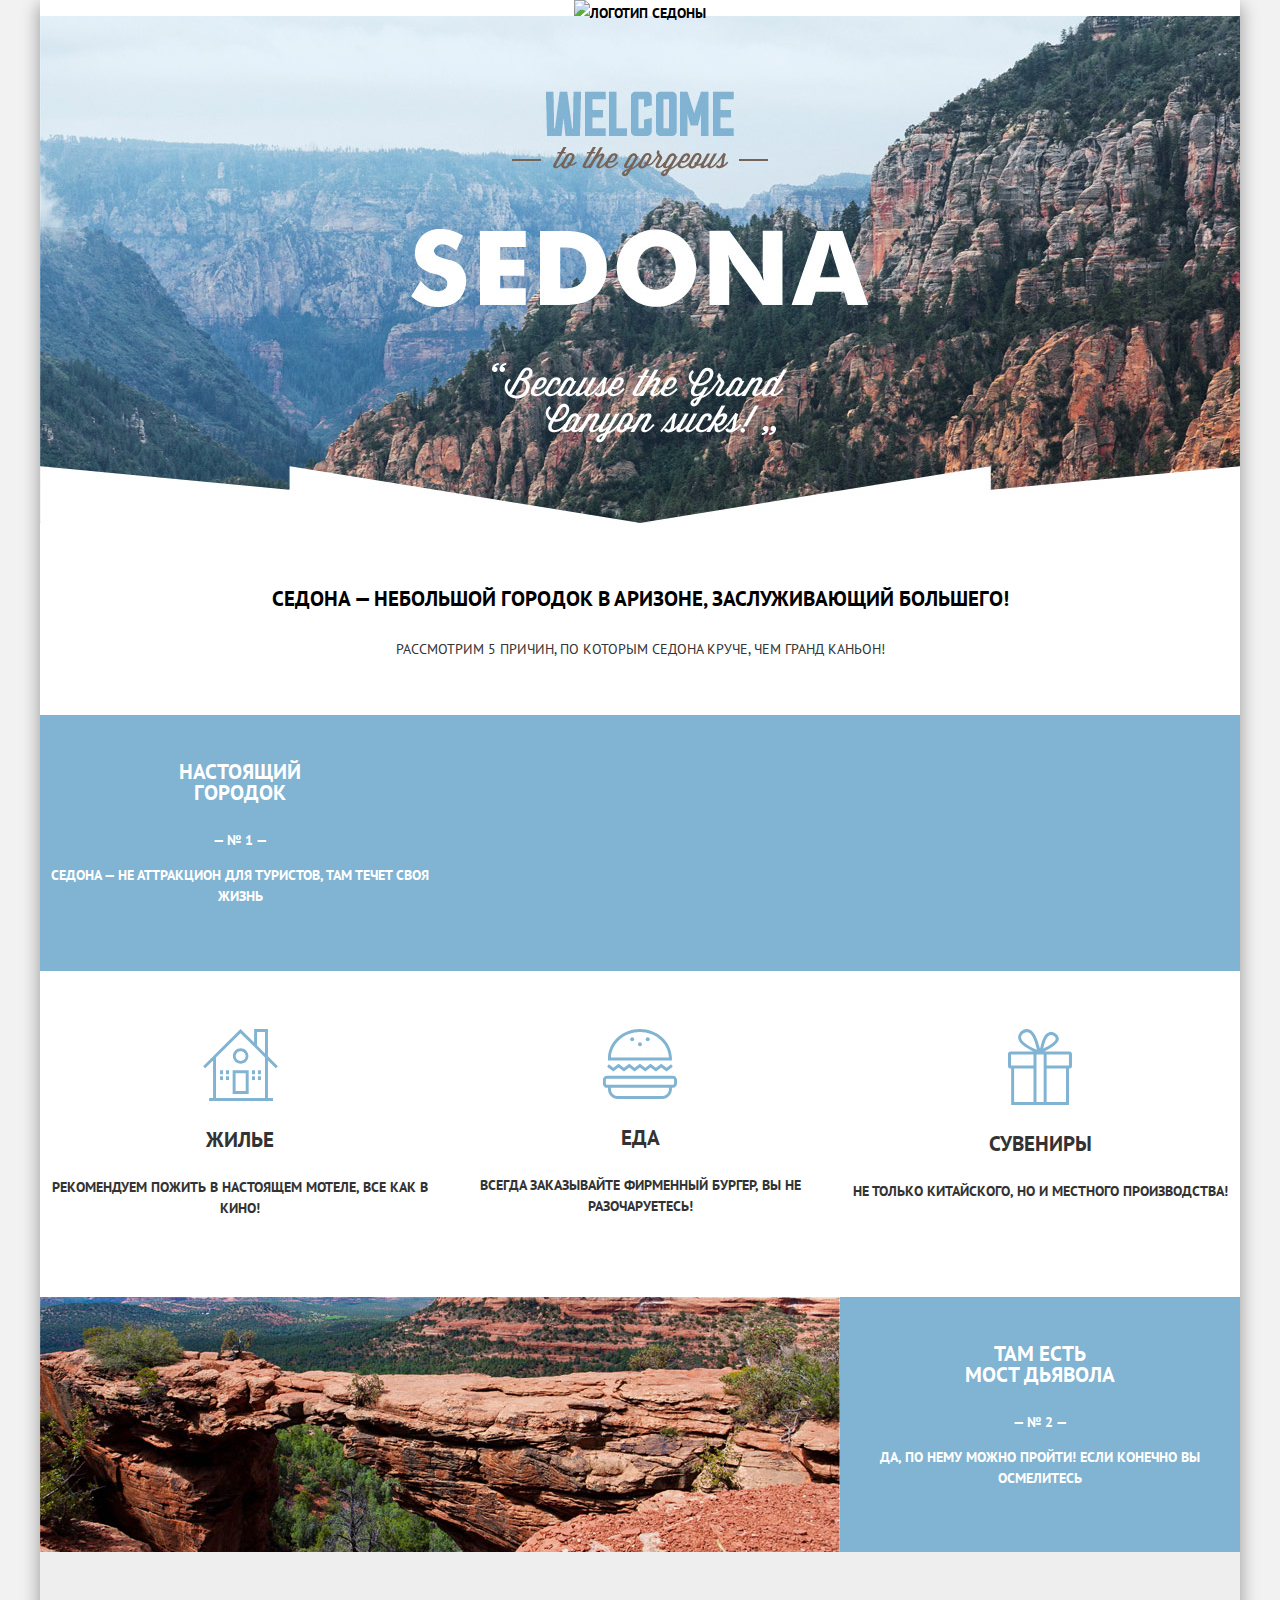
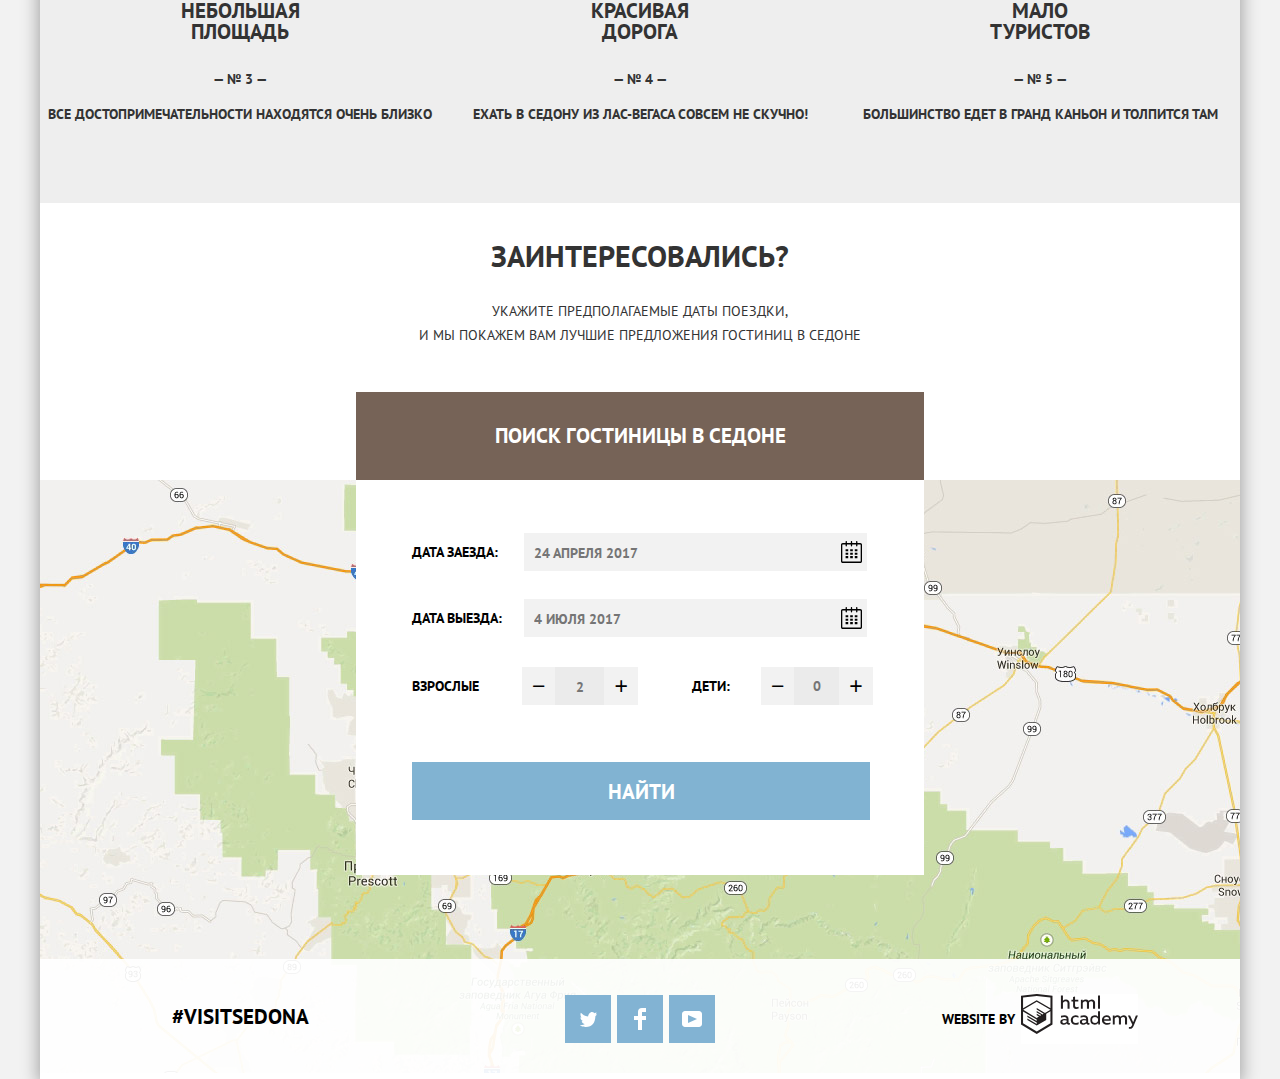
==== commit c195f30b: "corrections 2" ====
--- a/index.html
+++ b/index.html
@@ -11,27 +11,26 @@
     <div class="shadow-wrapper">
     <header class="main-header">
       <nav class="main-navigation">
-
+        <div class="main-header-logo"><a>
+          <img src="img/index.logo.png" width="138" height="70" alt="Логотип седоны">
+        </a></div>
 <div class="main-navigation-wrapper">
  <div class="container">
    <ul class="site-navigation">
     <li class="nav-info"><a href="info.html" class="active">Информация</a></li>
     <li class="nav-fotovideo"><a href="foto-video.html">Фото и видео</a></li>
-  </ul>
-    <p><a class="main-header-logo">
-      <img src="img/index.logo.png" width="138" height="70" alt="Логотип седоны">
-    </a></p>
-  <ul class="site-navigation-1">
     <li class="nav-map"><a href="map.html">Карта штата</a></li>
     <li class="nav-hostel"><a href="hostels.html">Гостиницы</a></li>
   </ul>
+
 </div>
 </div>
+
 </nav>
 </header>
 
 <main class="container">
-<p class="advantage">Седона &mdash; небольшой городок в Аризоне,<br>
+<p class="advantage">Седона &mdash; небольшой городок в Аризоне,
 заслуживающий большего!</p>
 
 <section class="reasons">
@@ -43,7 +42,7 @@
       <div class="item-1-wrapper">
       <h3>Настоящий<br>городок</h3>
       <p>&mdash; № 1 &mdash;</p>
-      <p>Седона &mdash; не аттракцион для туристов,<br> там течет своя жизнь</p>
+      <p>Седона &mdash; не аттракцион для туристов, там течет своя жизнь</p>
     </div>
 
     <div class="index-columns-1">
@@ -53,18 +52,18 @@
        <li class="conditions-item">
 <svg xmlns="http://www.w3.org/2000/svg" width="75" height="72" viewBox="0 0 75 72"><g fill="#81B3D2"><path d="M29.656 65.033h16V41.21h-16v23.823zm2.937-20.899h10.125V62.11H32.593V44.134z"/><path d="M72.771 39.253l2.076-2.068-9.908-9.865V0H51.127v13.567L37.5 0 .152 37.185l2.077 2.068 7.832-7.795v37.618H6.124V72h63.875v-2.924H64.94V31.458l7.831 7.795zM62.002 69.076H12.999V28.534L37.5 4.149l24.502 24.385v40.542zm0-44.682l-7.938-7.902V2.924h7.938v21.47z"/><path d="M29.906 27.08c0 4.261 3.47 7.713 7.75 7.713 4.279 0 7.75-3.452 7.75-7.713 0-4.259-3.471-7.713-7.75-7.713-4.281 0-7.75 3.454-7.75 7.713zm7.75-4.945c2.744 0 4.969 2.214 4.969 4.945 0 2.732-2.225 4.948-4.969 4.948-2.746 0-4.97-2.216-4.97-4.948 0-2.731 2.225-4.945 4.97-4.945zM17.061 41.21h3v3.919h-3zM22.999 41.21h3v3.919h-3zM17.061 47.182h3v3.919h-3zM22.999 47.182h3v3.919h-3zM48.998 41.21h3v3.919h-3zM54.936 41.21h3v3.919h-3zM48.998 47.182h3v3.919h-3zM54.936 47.182h3v3.919h-3z"/></g></svg>
         <h3>Жилье</h3>
-          <p>Рекомендуем пожить в настоящем<br> мотеле, все как в кино!</p>
+          <p>Рекомендуем пожить в настоящем мотеле, все как в кино!</p>
        </li>
        <li class="conditions-item">
          <svg xmlns="http://www.w3.org/2000/svg" width="74" height="70" viewBox="0 0 74 70"><g fill="#81B3D2"><path d="M69.854 46.71H4.051c-2.274 0-4.135 1.94-4.135 4.313v3.504c0 2.372 1.861 4.313 4.135 4.313h.93v1.053c0 5.536 4.341 10.065 9.648 10.065h44.646c5.306 0 9.648-4.529 9.648-10.065V58.84h.93c2.274 0 4.135-1.941 4.135-4.313v-3.504c0-2.373-1.86-4.313-4.134-4.313zm-3.848 13.184c0 3.871-3.019 7.021-6.73 7.021H14.629c-3.711 0-6.731-3.15-6.731-7.021v-1.053h58.107v1.053zm5.065-5.367c0 .688-.558 1.271-1.218 1.271H4.051c-.66 0-1.217-.582-1.217-1.271v-3.504c0-.688.558-1.271 1.217-1.271h65.802c.66 0 1.218.582 1.218 1.271v3.504zM15.634 38.406l5.323 4.059 5.326-4.059 5.328 4.059 5.328-4.059 5.328 4.059 5.329-4.059 5.327 4.059 5.33-4.06 5.336 4.059 6.194-4.712-1.72-2.459-4.474 3.403-5.336-4.057-5.33 4.056-5.327-4.057-5.329 4.057-5.328-4.057-5.328 4.057-5.328-4.057-5.325 4.057-5.323-4.057-5.327 4.057-4.467-3.401-1.721 2.457 6.188 4.714zM7.978 31.544H68.855c.041-.619.069-1.241.069-1.87 0-.394-.016-.783-.032-1.173C68.227 12.657 54.186 0 36.952 0 19.719 0 5.677 12.657 5.013 28.501c-.017.39-.032.78-.032 1.173 0 .629.028 1.251.07 1.87h2.927zM36.952 3.043c15.591 0 28.35 11.316 29.021 25.458H7.931c.673-14.142 13.43-25.458 29.021-25.458z"/><ellipse cx="36.952" cy="15.26" rx="1.945" ry="2.03"/><ellipse cx="29.172" cy="10.23" rx="1.946" ry="2.03"/><ellipse cx="44.732" cy="10.23" rx="1.946" ry="2.03"/></g></svg>
 
         <h3>Еда</h3>
-          <p>Всегда заказывайте фирменный бургер,<br> вы не разочаруетесь!</p>
+          <p>Всегда заказывайте фирменный бургер, вы не разочаруетесь!</p>
        </li>
        <li class="conditions-item">
          <svg xmlns="http://www.w3.org/2000/svg" width="64" height="76" viewBox="0 0 64 76"><path fill-rule="evenodd" clip-rule="evenodd" fill="#81B3D2" d="M61.097 22.501H36.312C50.125 15.602 51.229 11.25 50.72 8.816c-1.162-3.963-5.692-7.023-10.002-5.407-5.569 2.089-7.137 10.388-8.644 16.387-1.924-6.07-3.784-13.814-8.136-17.737C22.677.921 20.843-.205 18.175.031c-4.026.356-9.802 5.382-7.458 10.981 2.251 5.378 9.687 8.777 14.578 11.489H2.879A2.882 2.882 0 0 0 0 25.37v11.322a2.882 2.882 0 0 0 2.879 2.869h.274V76h57.841V39.561h.103a2.882 2.882 0 0 0 2.88-2.869V25.37a2.882 2.882 0 0 0-2.88-2.869zM42.413 5.944c2.103-.31 4.982 1.299 5.255 3.209.393 2.756-3.4 5.255-5.086 6.421-2.523 1.744-4.928 2.643-7.287 4.055.884-3.69 2.549-13.011 7.118-13.685zm-22.882 9.968c-2.225-1.485-6.544-4.431-6.44-7.771.112-3.595 5.743-6.57 8.814-3.886 3.856 3.371 5.713 11.105 7.119 16.557-3.249-1.539-6.328-2.788-9.493-4.9zm5.972 57.114H6.136V39.561h19.368v33.465zm0-36.502H3.046V25.538h22.457v10.986zm10.157 0v36.503h-7.174V25.538h7.174v10.986zm22.351 36.502H38.644V39.561h19.367v33.465zm2.92-36.502H38.644V25.538h22.287v10.986z"/></svg>
         <h3>Сувениры</h3>
-          <p>Не только китайского, но и местного<br> производства!</p>
+          <p>Не только китайского, но и местного производства!</p>
        </li>
       </ul>
     </section>
@@ -73,23 +72,23 @@
   <li class="reasons-item item-2">
       <h3>Там есть<br>мост дьявола</h3>
       <p>&mdash; № 2 &mdash;</p>
-      <p>Да, по нему можно пройти! Если конечно<br> вы осмелитесь</p>
+      <p>Да, по нему можно пройти! Если конечно вы осмелитесь</p>
     </li>
 
     <li class="reasons-item item-3">
       <h3>Небольшая<br>площадь</h3>
       <p>&mdash; № 3 &mdash;</p>
-      <p>Все достопримечательности<br> находятся очень близко</p>
+      <p>Все достопримечательности находятся очень близко</p>
     </li>
     <li class="reasons-item item-4">
       <h3>Красивая<br>дорога</h3>
       <p>&mdash; № 4 &mdash;</p>
-      <p>Ехать в Седону из Лас-Вегаса совсем<br> не скучно!</p>
+      <p>Ехать в Седону из Лас-Вегаса совсем не скучно!</p>
     </li>
     <li class="reasons-item item-5">
       <h3>Мало<br>туристов</h3>
       <p>&mdash; № 5 &mdash;</p>
-      <p>Большинство едет в Гранд Каньон и<br> толпится там</p>
+      <p>Большинство едет в Гранд Каньон и толпится там</p>
     </li>
 
 </ul>
@@ -115,7 +114,6 @@
      <p>
        <label class="for-font" for="search-hotels-departure">Дата выезда:</label>
        <input class="for-font" id="search-hotels-departure" type="text" name="departure" placeholder="4 июля 2017">
-       </label>
      </p>
      <p>
        <label class="for-age" for="search-hotels-adults">Взрослые</label>
--- a/css/style.css
+++ b/css/style.css
@@ -2,24 +2,26 @@
   background-color: #f2f2f2;
 }
 body {
-margin: 0 auto;
-padding: 0 10px;
-
-font-family: PT Sans, Arial, sans-serif;
-font-size: 14px;
-line-height: 21px;
-font-weight: 700;
-color: #333333;
-text-transform: uppercase;
-width: 1210px;
-padding:0 10px;
-background-size: 1280 auto;
-}
+
+  margin: 0 auto;
+  padding: 0 10px;
+  width: 1200px;
+  font-family: PT Sans, Arial, sans-serif;
+  font-size: 14px;
+  line-height: 21px;
+  font-weight: 700;
+  color: #333333;
+  text-transform: uppercase;
+  background-size: 1280 auto;
+}
+
 body>* {
-  box-shadow: 5px 5px 15px 0 rgba(0,1,1,.2), -5px 5px 15px 0 rgba(0,1,1,.2);
+  box-shadow:
+  5px 5px 15px 0 rgba(0,1,1,.2),
+  -5px 5px 15px 0 rgba(0,1,1,.2);
   background-color: #ffffff;
-
-}
+}
+
 a {
   text-decoration: none;
 }
@@ -30,219 +32,221 @@
 }
 
 .visually-hidden:not(:focus):not(:active),
-input[type="checkbox"].visually-hidden{
-  position: absolute;
-
+input[type="checkbox"].visually-hidden {
+  position: absolute;
+  white-space: nowrap;
+  margin: -1px;
+  padding: 0;
   width: 1px;
   height: 1px;
-  margin: -1px;
   border: 0;
-  padding: 0;
-
-  white-space: nowrap;
-
   clip-path: inset(100%);
   clip: rect(0 0 0 0);
   overflow: hidden;
 }
 
-
 .main-header {
+
   width:1200px;
 }
 
 .main-navigation {
+
+  margin-bottom: 16px;
+  width: 1200px;
   font-size: 14px;
   line-height: 26px;
   color: #000000;
   background-color: #ffffff;
+}
+
+.main-header-logo {
+  margin: 0;
+  margin-bottom: -78px;
+  text-align:center;
+}
+
+.main-navigation-wrapper .container {
+  margin: 0;
+  width: 100%;
+  background-color: #ffffff;
+}
+
+.container {
+  margin: 0;
+  padding: 0 0;
   width: 1200px;
-  margin-bottom: -22px;
-}
-
-.main-haeder-logo {
-  order: 2;
-
-  margin: 0;
-
-}
-
-.main-navigation-wrapper .container {
-  display: flex;
-  flex-wrap: wrap;
-
-  width: 100%;
-
-  background-color: #ffffff;
-  margin: 0;
-}
-
-.container {
-  width: 1200px;
-  margin: 0;
-  padding: 0 0;
   box-sizing: border-box;
 }
+
 .container>p {
   margin: 0;
 }
+
 .container h3 {
   margin: 0;
 }
 
 .site-navigation {
-
-display: flex;
-
-list-style: none;
-
-margin: 0;
-
-padding-left: 72px;
-}
-.site-navigation-1 a {
+  display: flex;
+  margin: 0;
+  padding: 0;
+  list-style: none;
+}
+
+.nav-info,
+.nav-fotovideo,
+.nav-map,
+.nav-hostel {
+  margin: 0;
+  padding-top: 15px;
+  width: 300px;
+}
+
+.nav-info,
+.nav-fotovideo {
+  text-align: left;
+}
+
+.nav-map,
+.nav-hostel {
   text-align: right;
 }
+
 .nav-info {
-  width: 239px;
-  margin: 0;
-}
-
-.nav-fotovideo{
-  width: 220px;
-  margin: 0;
-}
-
-.site-navigation-1 {
-  display: flex;
-  justify-content: flex-end;
-  list-style: none;
-  margin: 0;
+  padding-left: 72px;
+
+}
+
+.nav-fotovideo {
+  margin-right: 163px;
 }
 
 .nav-map {
-  width: 156px;
-  margin: 0;
-  padding-left: 20px;
+  margin-left: -80px;
 }
 
 .nav-hostel {
-  width: 246px;
-  margin: 0;
-}
-
-.site-navigation a,
-.site-navigation-1 a {
+  padding-right: 71px;
+}
+
+.site-navigation a {
   display: block;
-  padding-top: 15px;
   margin: 0;
   color: #000000;
  }
+
 .site-navigation a:hover,
-.site-navigation a:focus,
-.site-navigation-1 a:hover,
-.site-navigation-1 a:focus {
+.site-navigation a:focus {
   color: #81b3d2;
 }
-.site-navigation a:active,
-.site-navigation-1 a:active {
+
+.site-navigation a:active {
   color: #bcbcbc;
 }
+
 .site-navigation .active {
   color: #766357;
 }
 
 .advantage {
-  background-image: url(../img/index.arisona-photo.jpg);
-  background-repeat: no-repeat;
+  background-position-y: -57px;
+  margin: 0;
+  padding-top: 570px;
+  padding-bottom: 10px;
   width: 1200px;
   font-size: 21px;
   line-height: 26px;
   color: #000000;
   font-weight: bold;
   text-align: center;
-  margin: 0;
-  padding-top: 570px;
-  padding-bottom: 10px;
-  background-position-y: -57px;
+  background-image: url(../img/index.arisona-photo.jpg);
+  background-repeat: no-repeat;
 }
 
 .five-reasons {
   font-size: 14px;
   line-height: 26px;
+  font-weight: normal;
+  text-align: center;
   color: #333333;
-  text-align: center;
-  font-weight: normal;
 }
 
 .reasons-list {
   display: flex;
   flex-wrap: wrap;
   margin: 0;
+  margin-top: 53px;
   padding: 0;
   list-style: none;
-  margin-top: 53px;
-}
-
-.conditions-list {list-style: none;display: flex;padding-top: 58px;padding-bottom: 64px;padding-left: 0;}
+}
+
+.conditions-list {
+  display: flex;
+  padding-top: 58px;
+  padding-left: 0;
+  padding-bottom: 64px;
+  list-style: none;
+}
 
 .reasons-item,
 .conditions-item {
-  text-align: center;
   width: 400px;
+  text-align: center;
 }
 
 .item-1,
 .item-2 {
   background-color: #81b3d2;
-
 }
 
 .item-1 {
- background-image: url(../img/index-background-01.jpg);
- background-position-y: -40px;
- background-position-x: 401px;
- background-repeat: no-repeat;
- background-size: 77%;
- width: 100%;
- min-height: 256px;
+  width: 100%;
+  min-height: 256px;
+  background-image: url(../img/index-background-01.jpg);
+  background-position-y: -40px;
+  background-position-x: 401px;
+  background-repeat: no-repeat;
+  background-size: 77%;
 }
 
 .item-1-wrapper{
-  width:400px;
+  width: 400px;
   padding-top: 46px;
   padding-bottom: 50px;
   color: white;
 }
+
 .conditions-item h3 {
   padding-top:22px;
 }
+
 .reasons-item h3,
 .conditions-item h3 {
+  padding-bottom: 13px;
   font-size: 21px;
   line-height: 21px;
-  padding-bottom: 13px;
 }
 
 .item-2 {
+  padding-top: 46px;
+  padding-bottom: 49px;
+  padding-left: 799px;
+  width: 100%;
+  color: white;
   background-image: url(../img/reason-background-1-1.jpg);
   background-position-y: top;
   background-position-x: left;
-  padding-left: 799px;
   background-repeat: no-repeat;
   list-style: none;
-  padding-top: 46px;
-  padding-bottom: 49px;
-  width: 100%;
-  color: white;
 }
 
 .item-3,
 .item-4,
 .item-5 {
-  width: 400px;
   padding-top: 48px;
   padding-bottom: 64px;
+  width: 400px;
   background-color: #eeeeee;
 }
 
@@ -255,39 +259,40 @@
 }
 
 .interest {
+  padding-top: 10px;
   font-size: 30px;
   line-height: 26px;
   color: #333333;
   text-align: center;
-  padding-top: 10px;
 }
 
 .travel-date {
+  padding-bottom: 31px;
   font-size: 14px;
   line-height: 24px;
+  font-weight: normal;
   color: #333333;
   text-align: center;
-  font-weight: normal;
-  padding-bottom: 31px;
 }
 
 .map {
-  position:relative;
-}
+  position: relative;
+}
+
 .hostels-button {
- font: inherit;
- min-height: 86px;
- width: 568px;
- text-align: center;
- display: inline-block;
- line-height: 86px;
- color: #ffffff;
- vertical-align: middle;
- text-transform: uppercase;
- background-color: #766357;
- border: none;
- margin-left: 316px;
- font-size: 21px;
+  display: inline-block;
+  margin-left: 316px;
+  width: 568px;
+  min-height: 86px;
+  vertical-align: middle;
+  font: inherit;
+  font-size: 21px;
+  line-height: 86px;
+  text-align: center;
+  color: #ffffff;
+  text-transform: uppercase;
+  background-color: #766357;
+  border: none;
 }
 
 .hostels-button:hover {
@@ -300,18 +305,19 @@
 }
 
 .main-footer {
+  position: relative;
+  z-index: 100;
+  width:1200px;
   color: #000000;
   background-color:rgba(255, 255, 255, 0.9);
-  z-index: 100;
-  position: relative;
-  background-image: url(../img/footer-background.jpg);
   background-position: 0 0;
   background-repeat: repeat;
-  width:1200px;
-}
+}
+
 .footer-index {
-    margin-top: -126px;
-}
+  margin-top: -120px;
+}
+
 .main-footer .container {
   display: flex;
   /* justify-content: space-between; */
@@ -323,16 +329,16 @@
 
 .citation {
   margin: 0;
+  padding-top: 47px;
   width: 400px;
-  text-align: center;
-  padding-top: 47px;
   font-size: 21px;
+  text-align: center;
 }
 
 .footer-social {
+  padding-top: 36px;
   width: 400px;
   text-align: center;
-  padding-top: 36px;
 }
 
 .footer-social ul {
@@ -347,10 +353,10 @@
   display: flex;
   flex-wrap: wrap;
   justify-content: space-between;
+  margin: 0 auto;
+  padding: 0;
   width: 150px;
   list-style: none;
-  margin: 0 auto;
-  padding: 0;
 }
 
 .social-button {
@@ -364,11 +370,11 @@
 
 .social-button:hover,
 .social-button:focus {
- background-color: #669ec1;
+  background-color: #669ec1;
 }
 
 .social-button:active {
-background-color: #5596be;
+  background-color: #5596be;
 }
 
 .social-button:active path {
@@ -387,10 +393,11 @@
 }
 
 .logo-html-academy {
-    background-color: #ffffff;
-    fill: #000000;
-    width: 117px;
-    height: 50px;
+  width: 117px;
+  height: 50px;
+  background-color: #ffffff;
+  fill: #000000;
+
 }
 
 .logo-html-academy:hover path,
@@ -400,16 +407,14 @@
 }
 
 .logo-html-academy:active path {
-
   fill: #bdbbbc;
 }
-
 
 .parameter-selection {
   padding-top: 29px;
-  padding-left: 60px;
   padding-right: 73px;
   padding-bottom: 10px;
+  padding-left: 60px;
   background-color: #ffffff;
   background-image: url(../img/catalog-filter-background.jpg);
   background-position: 0 0;
@@ -422,20 +427,19 @@
   color: #ffffff;
 }
 
-
 .without-bord {
-border: none;}
-
+  border: none;
+}
 
 .infrastructure .without-bord{
-display: flex;
-flex-wrap: wrap;
+  display: flex;
+  flex-wrap: wrap;
 }
 
 .infrastructure {
+  margin: 0;
+  padding-right: 109px;
   width: 145px;
-  margin: 0;
-  padding-right: 109px;
 }
 
 .infrastructure-1 {
@@ -446,35 +450,68 @@
   display: flex;
   flex-wrap: wrap;
   justify-content: space-between;
+  padding-top: 5px;
   font-weight: normal;
-  padding-top: 5px;
 }
 
 .filter-pool {
   position: relative;
   padding-left: 39px;
+  padding-bottom: 25px;
   cursor: pointer;
-  padding-bottom: 25px;
-}
+}
+
 .filter label {
   position: relative;
   padding-left: 38px;
+  padding-bottom: 24px;
   cursor: pointer;
-  padding-bottom: 24px;
-}
+}
+
 input[type="checkbox"] + span {
   position: absolute;
   top: 0;
   left: 0;
-  background-image: url(../img/checkbox-off.svg);
-  background-repeat: no-repeat;
   width: 27px;
   height: 24px;
-  border: none;
-
+  background-image: url(../img/checkbox-off.svg);
+  background-repeat: no-repeat;
+  border: none;
 }
 
 input[type="checkbox"]:checked + span {
+  position: absolute;
+  top: 0;
+  left: 0;
+  width: 27px;
+  height: 24px;
+  background-image: url(../img/checkbox-on.svg);
+  background-repeat: no-repeat;
+  border: none;
+}
+
+.filter-parking {
+  position: relative;
+  padding-bottom: 24px;
+  padding-left: 38px;
+  cursor: pointer;
+}
+/*
+.filter-pool:hover,
+.filter-pool:focus {
+  background-image: url(../img/checkbox-on.svg);
+  background-repeat: no-repeat;
+  border: none;
+}
+
+.filter-pool input[type="checkbox"]:disabled {
+  background-image: url(../img/checkbox-on.svg);
+  background-repeat: no-repeat;
+  border: none;
+  opacity: 0.5;
+}
+
+.filter-pool input[type="checkbox"] + .checkbox-pool {
   position: absolute;
   top: 0;
   left: 0;
@@ -491,38 +528,6 @@
   cursor: pointer;
   padding-bottom: 24px;
 }
-/*
-.filter-pool:hover,
-.filter-pool:focus {
-  background-image: url(../img/checkbox-on.svg);
-  background-repeat: no-repeat;
-  border: none;
-}
-
-.filter-pool input[type="checkbox"]:disabled {
-  background-image: url(../img/checkbox-on.svg);
-  background-repeat: no-repeat;
-  border: none;
-  opacity: 0.5;
-}
-
-.filter-pool input[type="checkbox"] + .checkbox-pool {
-  position: absolute;
-  top: 0;
-  left: 0;
-  background-image: url(../img/checkbox-on.svg);
-  background-repeat: no-repeat;
-  width: 27px;
-  height: 24px;
-  border: none;
-}
-
-.filter-parking {
-  position: relative;
-  padding-left: 38px;
-  cursor: pointer;
-  padding-bottom: 24px;
-}
 
 .filter-parking:hover,
 .filter-parking:focus {
@@ -582,9 +587,9 @@
 */
 
 .type-housing {
+  margin: 0;
+  padding-right: 325px;
   width: 160px;
-  padding-right: 325px;
-  margin: 0;
 }
 /*
 .filter-hotel {
@@ -598,7 +603,6 @@
 .filter-hotel:focus {
   background-image: url(../img/checkbox-on.svg);
   background-repeat: no-repeat;
-
   border: none;
 }
 
@@ -684,29 +688,28 @@
 */
 
 .cost {
+  margin: 0;
   width: 328px;
-  margin: 0;
   /* text-align: center; */
 }
 
 .slider-wrapper {
   display: inline-block;
-  width: 317px;
   padding: 0;
   padding-top: 4px;
-}
-
+  width: 317px;
+}
 
 .cost-day {
   position: relative;
+  margin-top: 5px;
+  margin-bottom: 20px;
+  width: 314px;
   height: 32px;
-  width: 314px;
   border-top: 2px solid #ffffff;
+  border-right: 2px solid #ffffff;
   border-bottom: 2px solid #ffffff;
   border-left: 2px solid #ffffff;
-  border-right: 2px solid #ffffff;
-  margin-bottom: 20px;
-  margin-top: 5px;
 }
 
 .from-zero {
@@ -725,30 +728,30 @@
 
 .bar-vertical {
   position: absolute;
+  margin-top: 15px;
+  margin-left: 147px;
   width: 22px;
   height: 2px;
   border-top: 2px solid #ffffff;
   transform: rotate(-90deg);
-  margin-left: 147px;
-  margin-top: 15px;
 }
 
 
 .slider-wrapper  {
   position: relative;
+  margin-bottom: 20px;
   width: 270px;
   height: 2px;
   border-top: 2px solid #ffffff;
-  margin-bottom: 20px;
 }
 
 .slider-wrapper-little {
   position: absolute;
+  margin-top: -6px;
+  margin-left: 271px;
   width: 45px;
   height: 2px;
   border-top: 2px solid rgba(255, 255, 255, 0.3);
-  margin-left: 271px;
-  margin-top: -6px;
 }
 
 
@@ -768,47 +771,45 @@
 .infrastructure legend,
 .type-housing legend,
 .cost legend {
+  display: block;
   font-size: 16px;
   line-height: 21px;
   font-weight: bold;
+  text-align: left;
+  color: #ffffff;
+}
+
+.parameter-selection-button {
   display: block;
+  margin-top: -11px;
+  margin-left: 97px;
+  width: 134px;
+  height: 38px;
+  vertical-align: middle;
+  font: inherit;
+  font-weight: normal;
+  text-align: center;
   color: #ffffff;
-  text-align: left;
-}
-
-.parameter-selection-button {
-  font: inherit;
-  text-align: center;
-  color: #ffffff;
-  vertical-align: middle;
   text-transform: uppercase;
   background-color: transparent;
   border: 2px solid white;
-  display: block;
-  margin-top: -11px;
-  margin-left: 97px;
-  height: 38px;
-  width: 134px;
-  font-weight: normal;
 }
 
 .parameter-selection-button:hover,
- .parameter-selection-button:focus {
+.parameter-selection-button:focus {
   color: #000000;
   background-color: #ffffff;
   border: none;
 }
 
-
-
 .detailed-button {
-  font: inherit;
   display: inline-block;
   min-width: 110px;
   min-height: 27px;
+  vertical-align: baseline;
+  font: inherit;
   text-align: center;
   color: #ffffff;
-  vertical-align: baseline;
   text-transform: uppercase;
   background-color: #81b3d2;
   border: none;
@@ -824,15 +825,13 @@
 }
 
 .book-button {
-  font: inherit;
-
+  display: inline-block;
   min-width: 142px;
   min-height: 27px;
-
-  text-align: center;
-  display: inline-block;
+  vertical-align: baseline;
+  font: inherit;
+  text-align: center;
   color: #ffffff;
-  vertical-align: baseline;
   text-transform: uppercase;
   background-color: #766357;
   border: none;
@@ -853,42 +852,41 @@
 
 .found{
   display: flex;
+  margin: 0;
   min-height: 71px;
-  margin: 0;
 }
 
 .found h3 {
+  margin: 0;
+  padding-top: 30px;
+  padding-left: 73px;
+  width: 164px;
   font-size: 21px;
   line-height: 26px;
   font-weight: bold;
-
-  margin: 0;
-  padding-top: 30px;
-  padding-left: 73px;
-  width: 164px;
 }
 
 .hostels-sorting {
-  font-size: 12px;
-  font-weight: normal;
-  line-height: 18px;
+  margin: 0;
   padding-top: 36px;
   padding-right: 38px;
   padding-left: 22px;
-  margin: 0;
   width: 82px;
+  font-size: 12px;
+  line-height: 18px;
+  font-weight: normal;
   text-align: center;
 }
 
 .main-menu {
   display: flex;
+  justify-content: space-between;
+  margin: 0;
   width: 250px;
-  justify-content: space-between;
   padding-top: 33px;
   padding-right: 484px;
-  margin: 0;
+  padding-left: 3px;
   list-style: none;
-  padding-left: 3px;
   font-weight: normal;
 }
 
@@ -899,7 +897,7 @@
 }
 
 .for-dotted a {
-border-bottom: 1px dotted #d1d1d1;
+  border-bottom: 1px dotted #d1d1d1;
 }
 
 .main-menu a:hover,
@@ -909,8 +907,8 @@
 }
 
 .main-menu a:active {
-color: #000000;
-border-bottom: none;
+  color: #000000;
+  border-bottom: none;
 }
 
 .active a {
@@ -918,12 +916,12 @@
 }
 
 .switch {
+  display: flex;
+  margin: 0;
+  width: 40px;
+  padding-top: 34px;
+  padding-right: 73px;
   list-style: none;
-  display: flex;
-  margin: 0;
-  width: 40px;
-  padding-right: 73px;
-  padding-top: 34px;
 }
 
 .switch li {
@@ -951,30 +949,36 @@
 }
 
 .separator {
+  size: 0;
   color: #bdbbbc;
-
-  size: 0;
-}
-
-.container-hostel .container{display: flex;padding-top: 28px;padding-left: 73px;margin: 0;}
+}
+
+.container-hostel .container {
+  display: flex;
+  margin: 0;
+  padding-top: 28px;
+  padding-left: 73px;
+}
 
 .amara{
   width: 165px;
 }
 
 .amara-book {
+  margin: 0;
+  padding-right: 404px;
   width: 363px;
-  padding-right: 404px;
-  margin: 0;
 }
 
 .reference-colored {
   color: #000000;
 }
+
 .reference-colored h3{
+  padding-bottom: 8px;
   font-size:21.5px;
-  padding-bottom: 8px;
-}
+}
+
 .reference-colored:hover,
 .reference-colored:focus {
   color: #8bb9d5;
@@ -989,27 +993,27 @@
 }
 
 .amara-stars {
+  margin: 0;
   width: 120px;
-  margin: 0;
   text-align: right;
 }
 
 .hostel-typ-item .container{
   display: flex;
+  margin: 0;
   padding-top: 30px;
   padding-left: 73px;
-  margin: 0;
 }
 
 .desert{
+  margin: 0;
   width: 165px;
-  margin: 0;
 }
 
 .desert-book {
+  margin: 0;
   width: 363px;
   padding-right: 417px;
-  margin: 0;
 }
 
 .desert-book-motel {
@@ -1017,22 +1021,22 @@
 }
 
 .desert-stars {
+  margin: 0;
   width: 111px;
-  margin: 0;
   text-align: right;
 }
 
 .stars-indent {
+  margin: 0;
+  padding-left: 4px;
   padding-bottom: 45px;
-  margin: 0;
-  padding-left: 4px;
 }
 
 .rank {
+  display: inline-block;
+  margin-right: 9px;
   font-weight: normal;
   color: #666666;
-  display: inline-block;
-  margin-right: 9px;
 }
 
 .slim {
@@ -1041,20 +1045,20 @@
 
 .apartment-typ-item .container{
   display: flex;
+  margin: 0;
   padding-top: 30px;
   padding-left: 73px;
-  margin: 0;
 }
 
 .villas{
+  margin: 0;
   width: 165px;
-  margin: 0;
 }
 
 .villas-book {
+  margin: 0;
+  padding-right: 417px;
   width: 363px;
-  padding-right: 417px;
-  margin: 0;
 }
 
 
@@ -1063,12 +1067,10 @@
 }
 
 .villas-stars {
-width: 111px;
-margin: 0;
-text-align: right;
-
-}
-
+  margin: 0;
+  width: 111px;
+  text-align: right;
+}
 
 .modal {
   position: absolute;
@@ -1077,23 +1079,24 @@
   width: 568px;
   height: 395px;
   color: #000000;
-
   background-color: #ffffff;
   background-image: url(../img/index-calender-background.jpg);
   background-position: 0 0;
   background-repeat: repeat;
 }
+
 .search-hotels label {
   width: 164px;
 }
+
 .search-hotels p:not(:last-of-type) input[type="text"] {
+  flex-basis: 100%;
+  flex-shrink:1;
   font: inherit;
   color: #000000;
   text-transform: uppercase;
   background-color: #f2f2f2;
   border: none;
-  flex-basis: 100%;
-  flex-shrink:1;
 }
 
 .search-hotels input:hover {
@@ -1119,70 +1122,64 @@
   flex-wrap: wrap;
   margin: 0;
   margin-bottom: 29px;
-  padding-left: 46px;
   padding-top: 39px;
   padding-right: 57px;
+  padding-left: 46px;
 }
 
 .search-hotels button:not(.button-enter){
-  background:none;
-  border: none;
-  background-color: #f2f2f2;
   padding: 0 10px;
   font-size: 23px;
+  background: none;
+  background-color: #f2f2f2;
+  border: none;
 }
 
 .for-font {
+  margin: 0;
+  padding-top: 6px;
+  padding-left: 10px;
+  padding-bottom: 5px;
+  height: 38px;
+  width: 346px;
+  font: inherit;
   font-size: 14px;
   line-height: 26px;
   font-weight: bold;
+  text-align: left;
   text-transform: uppercase;
-  text-align: left;
-  margin: 0;
+  box-sizing: border-box;
+  background-image: url(../img/calendar.svg);
+  background-position: 317px center;
+  background-repeat: no-repeat;
+}
+
+.for-age {
+  margin-right: 33px;
+  padding-top: 6px;
+  padding-right: 10px;
+  padding-bottom: 5px;
+  padding-left: 10px;
+  width: 49px;
   height: 38px;
-  width: 346px;
   box-sizing: border-box;
-  padding-top: 6px;
-  padding-left: 10px;
-  padding-bottom: 5px;
   font: inherit;
   font-size: 14px;
   line-height: 26px;
-  background-image: url(../img/calendar.svg);
-  background-position: 317px center;
-  background-repeat: no-repeat;
-}
-
-
-
-.for-age {
-  width: 38px;
-  height: 38px;
-  box-sizing: border-box;
-  width: 49px;
+}
+
+.for-age-1 {
+  margin-right: 21px;
   padding-top: 6px;
-  padding-left: 10px;
   padding-right: 10px;
   padding-bottom: 5px;
-  margin-right: 33px;
+  padding-left: 54px;
+  width: 19px;
+  height: 38px;
   font: inherit;
   font-size: 14px;
   line-height: 26px;
-}
-
-.for-age-1 {
-  width: 38px;
-  height: 38px;
   box-sizing: border-box;
-  width: 19px;
-  padding-top: 6px;
-  padding-left: 54px;
-  padding-right: 10px;
-  padding-bottom: 5px;
-  margin-right: 21px;
-  font: inherit;
-  font-size: 14px;
-  line-height: 26px;
 }
 
 .for-age[type="text"], .for-age-1[type="text"] {
@@ -1192,34 +1189,35 @@
   border: none;
 }
 .for-age-1[type="text"] {
-
-padding: 0;
-
-width: 45px;
-}
+  padding: 0;
+  width: 45px;
+}
+
 .button-enter {
-  font: inherit;
+  display: inline-block;
+  margin-top: 43px;
+  margin-left: 10px;
   min-width: 458px;
   min-height: 58px;
-  text-align: center;
-  display: inline-block;
+  vertical-align: baseline;
+  font: inherit;
+  font-size: 21px;
+  text-align: center;
   color: #ffffff;
   text-transform: uppercase;
-  vertical-align: baseline;
   background-color: #81b3d2;
   border: none;
-  margin-top: 43px;
-  font-size: 21px;
-  margin-left: 10px;
+
  }
 
  .button-enter:hover,
  .button-enter:focus {
    background-color: #669ec0;
  }
+
  .button-enter:active {
- color: #88b6d1;
- background-color: #5496bd;
+   color: #88b6d1;
+   background-color: #5496bd;
  }
 
 .button-minus {
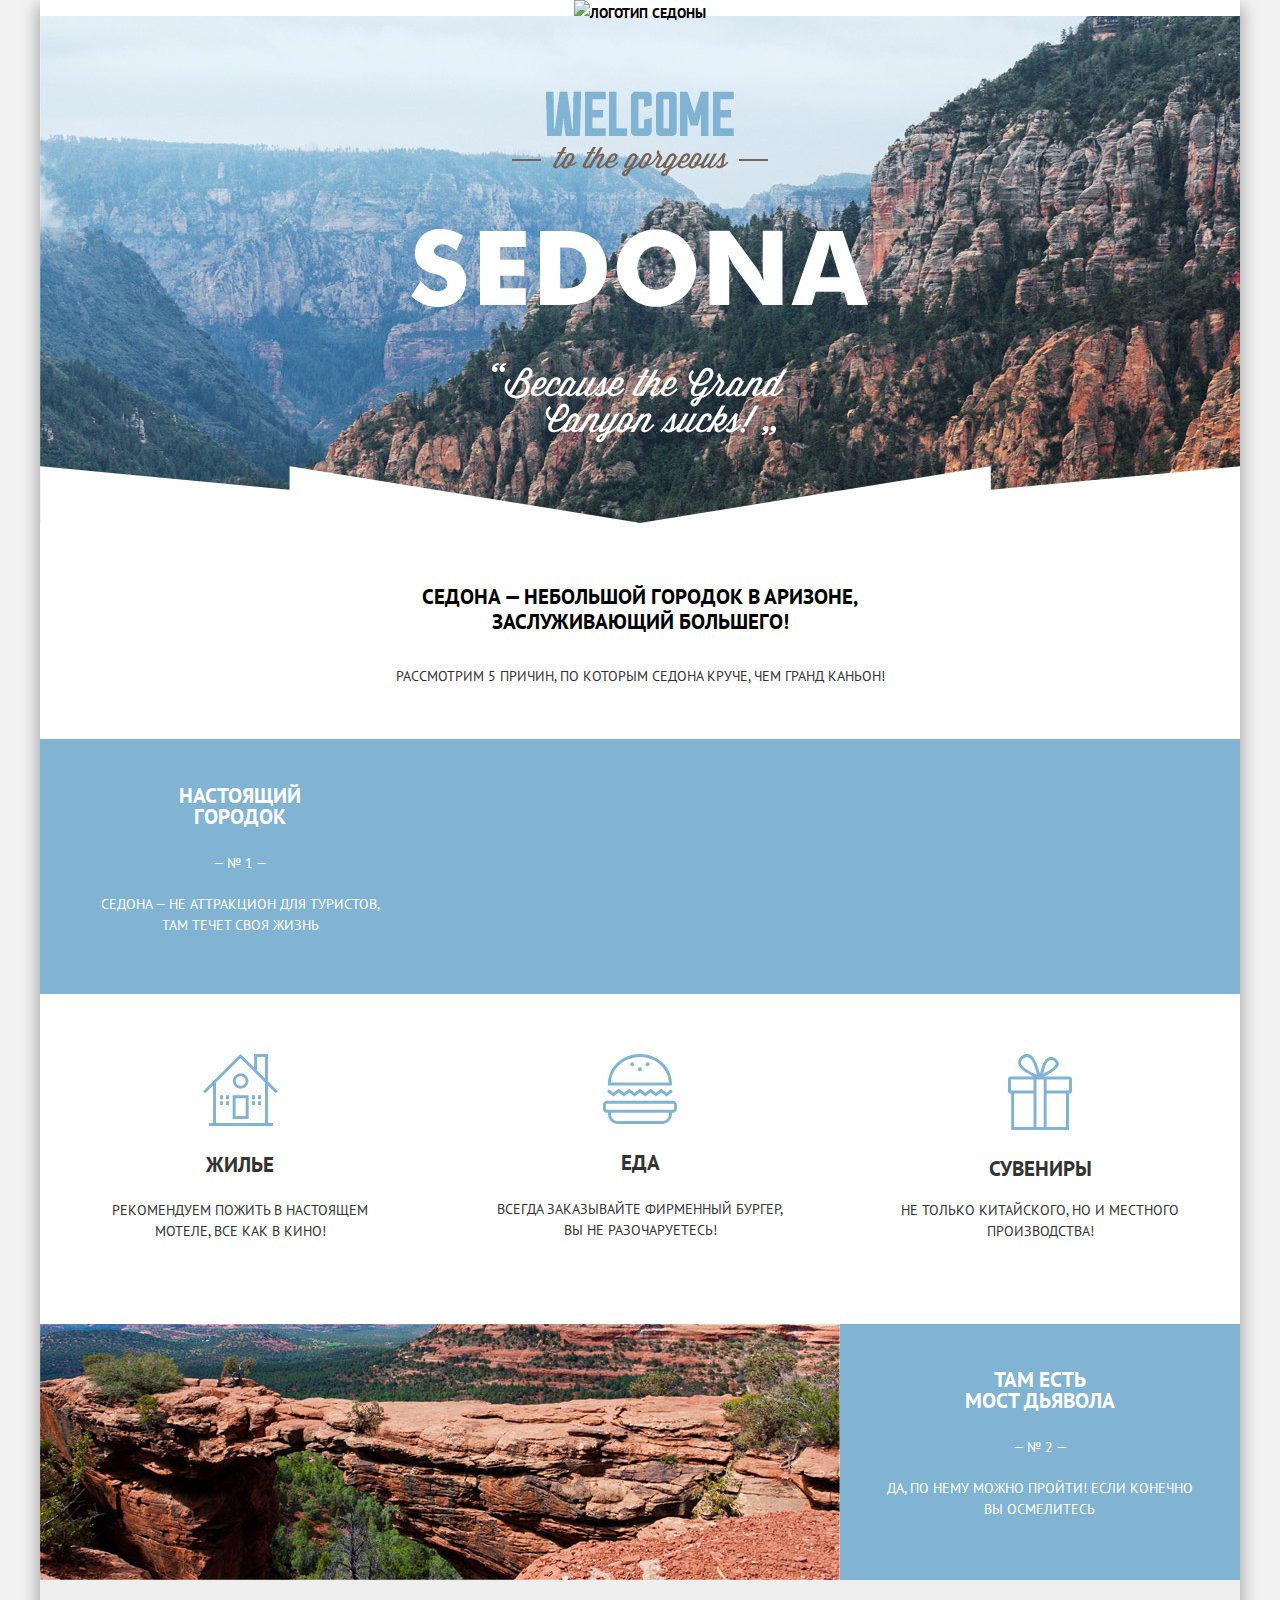
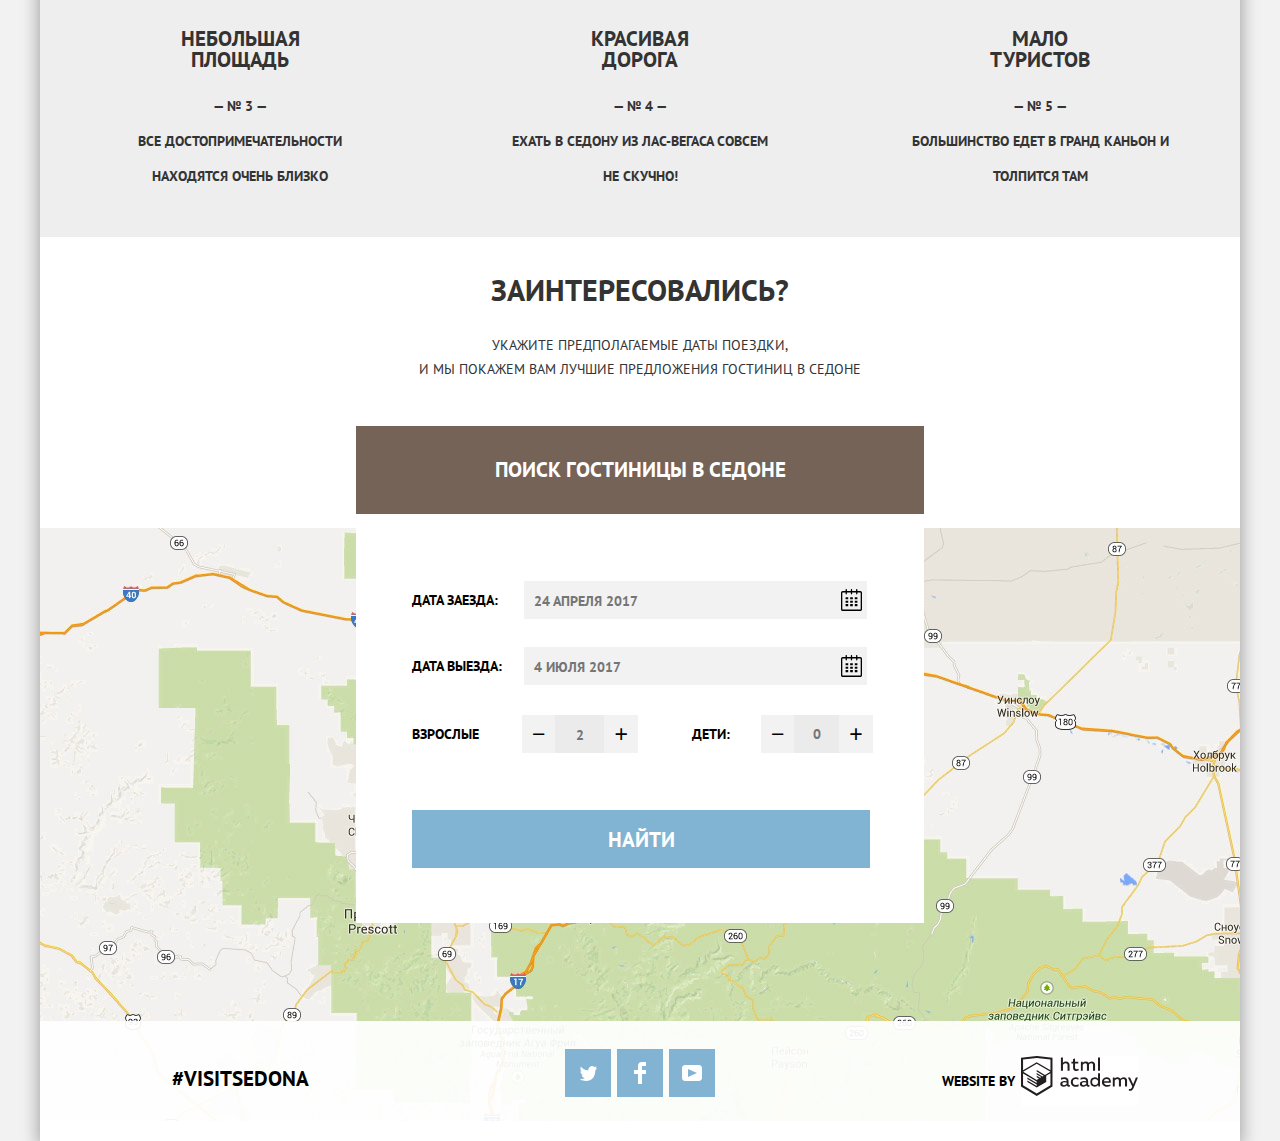
==== commit f7b86f96: "Б4, Б11, Б17" ====
--- a/index.html
+++ b/index.html
@@ -30,8 +30,8 @@
 </header>
 
 <main class="container">
-<p class="advantage">Седона &mdash; небольшой городок в Аризоне,
-заслуживающий большего!</p>
+<p class="advantage">Седона &mdash; небольшой городок в Аризоне,</p>
+<p class="advantage-1">заслуживающий большего!</p>
 
 <section class="reasons">
  <h2 class="visually-hidden">Причины</h2>
@@ -41,8 +41,8 @@
     <li class="reasons-item item-1">
       <div class="item-1-wrapper">
       <h3>Настоящий<br>городок</h3>
-      <p>&mdash; № 1 &mdash;</p>
-      <p>Седона &mdash; не аттракцион для туристов, там течет своя жизнь</p>
+      <p class="item-1-wrapper-01">&mdash; № 1 &mdash;</p>
+      <p class="item-1-wrapper-1">Седона &mdash; не аттракцион для туристов,</p><p class="item-1-wrapper-2">там течет своя жизнь</p>
     </div>
 
     <div class="index-columns-1">
@@ -52,18 +52,18 @@
        <li class="conditions-item">
 <svg xmlns="http://www.w3.org/2000/svg" width="75" height="72" viewBox="0 0 75 72"><g fill="#81B3D2"><path d="M29.656 65.033h16V41.21h-16v23.823zm2.937-20.899h10.125V62.11H32.593V44.134z"/><path d="M72.771 39.253l2.076-2.068-9.908-9.865V0H51.127v13.567L37.5 0 .152 37.185l2.077 2.068 7.832-7.795v37.618H6.124V72h63.875v-2.924H64.94V31.458l7.831 7.795zM62.002 69.076H12.999V28.534L37.5 4.149l24.502 24.385v40.542zm0-44.682l-7.938-7.902V2.924h7.938v21.47z"/><path d="M29.906 27.08c0 4.261 3.47 7.713 7.75 7.713 4.279 0 7.75-3.452 7.75-7.713 0-4.259-3.471-7.713-7.75-7.713-4.281 0-7.75 3.454-7.75 7.713zm7.75-4.945c2.744 0 4.969 2.214 4.969 4.945 0 2.732-2.225 4.948-4.969 4.948-2.746 0-4.97-2.216-4.97-4.948 0-2.731 2.225-4.945 4.97-4.945zM17.061 41.21h3v3.919h-3zM22.999 41.21h3v3.919h-3zM17.061 47.182h3v3.919h-3zM22.999 47.182h3v3.919h-3zM48.998 41.21h3v3.919h-3zM54.936 41.21h3v3.919h-3zM48.998 47.182h3v3.919h-3zM54.936 47.182h3v3.919h-3z"/></g></svg>
         <h3>Жилье</h3>
-          <p>Рекомендуем пожить в настоящем мотеле, все как в кино!</p>
+          <p class="conditions-item-01">Рекомендуем пожить в настоящем</p><p class="conditions-item-01-1">мотеле, все как в кино!</p>
        </li>
        <li class="conditions-item">
          <svg xmlns="http://www.w3.org/2000/svg" width="74" height="70" viewBox="0 0 74 70"><g fill="#81B3D2"><path d="M69.854 46.71H4.051c-2.274 0-4.135 1.94-4.135 4.313v3.504c0 2.372 1.861 4.313 4.135 4.313h.93v1.053c0 5.536 4.341 10.065 9.648 10.065h44.646c5.306 0 9.648-4.529 9.648-10.065V58.84h.93c2.274 0 4.135-1.941 4.135-4.313v-3.504c0-2.373-1.86-4.313-4.134-4.313zm-3.848 13.184c0 3.871-3.019 7.021-6.73 7.021H14.629c-3.711 0-6.731-3.15-6.731-7.021v-1.053h58.107v1.053zm5.065-5.367c0 .688-.558 1.271-1.218 1.271H4.051c-.66 0-1.217-.582-1.217-1.271v-3.504c0-.688.558-1.271 1.217-1.271h65.802c.66 0 1.218.582 1.218 1.271v3.504zM15.634 38.406l5.323 4.059 5.326-4.059 5.328 4.059 5.328-4.059 5.328 4.059 5.329-4.059 5.327 4.059 5.33-4.06 5.336 4.059 6.194-4.712-1.72-2.459-4.474 3.403-5.336-4.057-5.33 4.056-5.327-4.057-5.329 4.057-5.328-4.057-5.328 4.057-5.328-4.057-5.325 4.057-5.323-4.057-5.327 4.057-4.467-3.401-1.721 2.457 6.188 4.714zM7.978 31.544H68.855c.041-.619.069-1.241.069-1.87 0-.394-.016-.783-.032-1.173C68.227 12.657 54.186 0 36.952 0 19.719 0 5.677 12.657 5.013 28.501c-.017.39-.032.78-.032 1.173 0 .629.028 1.251.07 1.87h2.927zM36.952 3.043c15.591 0 28.35 11.316 29.021 25.458H7.931c.673-14.142 13.43-25.458 29.021-25.458z"/><ellipse cx="36.952" cy="15.26" rx="1.945" ry="2.03"/><ellipse cx="29.172" cy="10.23" rx="1.946" ry="2.03"/><ellipse cx="44.732" cy="10.23" rx="1.946" ry="2.03"/></g></svg>
 
         <h3>Еда</h3>
-          <p>Всегда заказывайте фирменный бургер, вы не разочаруетесь!</p>
+          <p class="conditions-item-02">Всегда заказывайте фирменный бургер,</p><p class="conditions-item-02-1">вы не разочаруетесь!</p>
        </li>
        <li class="conditions-item">
          <svg xmlns="http://www.w3.org/2000/svg" width="64" height="76" viewBox="0 0 64 76"><path fill-rule="evenodd" clip-rule="evenodd" fill="#81B3D2" d="M61.097 22.501H36.312C50.125 15.602 51.229 11.25 50.72 8.816c-1.162-3.963-5.692-7.023-10.002-5.407-5.569 2.089-7.137 10.388-8.644 16.387-1.924-6.07-3.784-13.814-8.136-17.737C22.677.921 20.843-.205 18.175.031c-4.026.356-9.802 5.382-7.458 10.981 2.251 5.378 9.687 8.777 14.578 11.489H2.879A2.882 2.882 0 0 0 0 25.37v11.322a2.882 2.882 0 0 0 2.879 2.869h.274V76h57.841V39.561h.103a2.882 2.882 0 0 0 2.88-2.869V25.37a2.882 2.882 0 0 0-2.88-2.869zM42.413 5.944c2.103-.31 4.982 1.299 5.255 3.209.393 2.756-3.4 5.255-5.086 6.421-2.523 1.744-4.928 2.643-7.287 4.055.884-3.69 2.549-13.011 7.118-13.685zm-22.882 9.968c-2.225-1.485-6.544-4.431-6.44-7.771.112-3.595 5.743-6.57 8.814-3.886 3.856 3.371 5.713 11.105 7.119 16.557-3.249-1.539-6.328-2.788-9.493-4.9zm5.972 57.114H6.136V39.561h19.368v33.465zm0-36.502H3.046V25.538h22.457v10.986zm10.157 0v36.503h-7.174V25.538h7.174v10.986zm22.351 36.502H38.644V39.561h19.367v33.465zm2.92-36.502H38.644V25.538h22.287v10.986z"/></svg>
         <h3>Сувениры</h3>
-          <p>Не только китайского, но и местного производства!</p>
+          <p class="conditions-item-03">Не только китайского, но и местного</p><p class="conditions-item-03-1">производства!</p>
        </li>
       </ul>
     </section>
@@ -71,29 +71,26 @@
     </li>
   <li class="reasons-item item-2">
       <h3>Там есть<br>мост дьявола</h3>
-      <p>&mdash; № 2 &mdash;</p>
-      <p>Да, по нему можно пройти! Если конечно вы осмелитесь</p>
+      <p class="item-2-wrapper-01">&mdash; № 2 &mdash;</p>
+      <p class="item-2-wrapper-1">Да, по нему можно пройти! Если конечно</p><p class="item-2-wrapper-2">вы осмелитесь</p>
     </li>
 
     <li class="reasons-item item-3">
       <h3>Небольшая<br>площадь</h3>
       <p>&mdash; № 3 &mdash;</p>
-      <p>Все достопримечательности находятся очень близко</p>
+      <p>Все достопримечательности</p><p>находятся очень близко</p>
     </li>
     <li class="reasons-item item-4">
       <h3>Красивая<br>дорога</h3>
       <p>&mdash; № 4 &mdash;</p>
-      <p>Ехать в Седону из Лас-Вегаса совсем не скучно!</p>
+      <p>Ехать в Седону из Лас-Вегаса совсем</p><p>не скучно!</p>
     </li>
     <li class="reasons-item item-5">
       <h3>Мало<br>туристов</h3>
       <p>&mdash; № 5 &mdash;</p>
-      <p>Большинство едет в Гранд Каньон и толпится там</p>
+      <p>Большинство едет в Гранд Каньон и</p><p>толпится там</p>
     </li>
-
 </ul>
-
-
 
 <section class="hostels">
   <h2 class="visually-hidden">Бронирование</h2>
--- a/css/style.css
+++ b/css/style.css
@@ -78,10 +78,10 @@
   width: 1200px;
   box-sizing: border-box;
 }
-
+/*
 .container>p {
   margin: 0;
-}
+}*/
 
 .container h3 {
   margin: 0;
@@ -152,7 +152,7 @@
 .advantage {
   background-position-y: -57px;
   margin: 0;
-  padding-top: 570px;
+  padding-top: 568px;
   padding-bottom: 10px;
   width: 1200px;
   font-size: 21px;
@@ -164,7 +164,19 @@
   background-repeat: no-repeat;
 }
 
+.advantage-1 {
+  margin-top: -11px;
+
+  font-size: 21px;
+  line-height: 26px;
+  color: #000000;
+  font-weight: bold;
+  text-align: center;
+}
+
 .five-reasons {
+  margin-top: 28px;
+  margin-bottom: -3px;
   font-size: 14px;
   line-height: 26px;
   font-weight: normal;
@@ -183,9 +195,9 @@
 
 .conditions-list {
   display: flex;
-  padding-top: 58px;
+  padding-top: 60px;
   padding-left: 0;
-  padding-bottom: 64px;
+  padding-bottom: 68px;
   list-style: none;
 }
 
@@ -204,7 +216,7 @@
   width: 100%;
   min-height: 256px;
   background-image: url(../img/index-background-01.jpg);
-  background-position-y: -40px;
+  background-position-y: -38px;
   background-position-x: 401px;
   background-repeat: no-repeat;
   background-size: 77%;
@@ -213,24 +225,70 @@
 .item-1-wrapper{
   width: 400px;
   padding-top: 46px;
-  padding-bottom: 50px;
+  padding-bottom: 44px;
   color: white;
 }
 
+.item-1-wrapper-01 {
+  font-weight: normal;
+}
+
+.item-1-wrapper-1 {
+  font-weight: normal;
+  margin-top: 20px;
+  margin-bottom: -14px;
+}
+
+.item-1-wrapper-2 {
+  font-weight: normal;
+}
+
+.conditions-item-01 {
+  margin-top: 12px;
+  margin-bottom: -14px;
+  font-weight: normal;
+}
+
+.conditions-item-01-1 {
+  font-weight: normal;
+}
+
+.conditions-item-02 {
+  margin-top: 13px;
+  margin-bottom: -14px;
+  font-weight: normal;
+}
+
+.conditions-item-02-1 {
+  font-weight: normal;
+}
+
+.conditions-item-03 {
+  margin-top: 8px;
+  margin-bottom: -14px;
+  font-weight: normal;
+}
+
+.conditions-item-03-1 {
+  font-weight: normal;
+}
+
+.reasons-item h3 {
+  padding-bottom: 12px;
+  font-size: 21px;
+  line-height: 21px;
+}
+
 .conditions-item h3 {
-  padding-top:22px;
-}
-
-.reasons-item h3,
-.conditions-item h3 {
+  padding-top: 22px;
   padding-bottom: 13px;
   font-size: 21px;
   line-height: 21px;
 }
 
 .item-2 {
-  padding-top: 46px;
-  padding-bottom: 49px;
+  padding-top: 45px;
+  padding-bottom: 46px;
   padding-left: 799px;
   width: 100%;
   color: white;
@@ -241,11 +299,25 @@
   list-style: none;
 }
 
+.item-2-wrapper-01 {
+  font-weight: normal;
+}
+
+.item-2-wrapper-1 {
+  margin-top: 20px;
+  margin-bottom: -14px;
+  font-weight: normal;
+}
+
+.item-2-wrapper-2 {
+  font-weight: normal;
+}
+
 .item-3,
 .item-4,
 .item-5 {
   padding-top: 48px;
-  padding-bottom: 64px;
+  padding-bottom: 36px;
   width: 400px;
   background-color: #eeeeee;
 }
@@ -336,7 +408,7 @@
 }
 
 .footer-social {
-  padding-top: 36px;
+  padding-top: 28px;
   width: 400px;
   text-align: center;
 }
@@ -397,12 +469,10 @@
   height: 50px;
   background-color: #ffffff;
   fill: #000000;
-
 }
 
 .logo-html-academy:hover path,
 .logo-html-academy:focus path{
-
   fill: #81b3d2;
 }
 
@@ -411,9 +481,10 @@
 }
 
 .parameter-selection {
-  padding-top: 29px;
+  margin-top: 16px;
+  padding-top: 27px;
   padding-right: 73px;
-  padding-bottom: 10px;
+  padding-bottom: 0px;
   padding-left: 60px;
   background-color: #ffffff;
   background-image: url(../img/catalog-filter-background.jpg);
@@ -450,6 +521,7 @@
   display: flex;
   flex-wrap: wrap;
   justify-content: space-between;
+  margin-bottom: 0px;
   padding-top: 5px;
   font-weight: normal;
 }
@@ -463,8 +535,8 @@
 
 .filter label {
   position: relative;
-  padding-left: 38px;
-  padding-bottom: 24px;
+  padding-left: 41px;
+  padding-bottom: 25px;
   cursor: pointer;
 }
 
@@ -504,13 +576,6 @@
   border: none;
 }
 
-.filter-pool input[type="checkbox"]:disabled {
-  background-image: url(../img/checkbox-on.svg);
-  background-repeat: no-repeat;
-  border: none;
-  opacity: 0.5;
-}
-
 .filter-pool input[type="checkbox"] + .checkbox-pool {
   position: absolute;
   top: 0;
@@ -536,13 +601,6 @@
   border: none;
 }
 
-.filter-parking input[type="checkbox"]:disabled {
-  background-image: url(../img/checkbox-off.svg);
-  background-repeat: no-repeat;
-  border: none;
-  opacity: 0.5;
-}
-
 .filter-parking input[type="checkbox"] + .checkbox-parking {
   position: absolute;
   top: 0;
@@ -565,13 +623,6 @@
   background-image: url(../img/checkbox-off.svg);
   background-repeat: no-repeat;
   border: none;
-}
-
-.filter-wi-fi input[type="checkbox"]:disabled {
-  background-image: url(../img/checkbox-off.svg);
-  background-repeat: no-repeat;
-  border: none;
-  opacity: 0.5;
 }
 
 .filter-wi-fi input[type="checkbox"] + .checkbox-wi-fi {
@@ -606,13 +657,6 @@
   border: none;
 }
 
-.filter-hotel input[type="checkbox"]:disabled {
-  background-image: url(../img/checkbox-on.svg);
-  background-repeat: no-repeat;
-  border: none;
-  opacity: 0.5;
-}
-
 .filter-hotel input[type="checkbox"] + .checkbox-hotel {
   position: absolute;
   top: 0;
@@ -638,13 +682,6 @@
   border: none;
 }
 
-.filter-motel input[type="checkbox"]:disabled {
-  background-image: url(../img/checkbox-on.svg);
-  background-repeat: no-repeat;
-  border: none;
-  opacity: 0.5;
-}
-
 .filter-motel input[type="checkbox"] + .checkbox-motel {
   position: absolute;
   top: 0;
@@ -664,12 +701,6 @@
 
 .filter-apartment:hover,
 .filter-apartment:focus {
-  background-image: url(../img/checkbox-on.svg);
-  background-repeat: no-repeat;
-  border: none;
-}
-
-.filter-apartment input[type="checkbox"]:disabled {
   background-image: url(../img/checkbox-on.svg);
   background-repeat: no-repeat;
   border: none;
@@ -737,7 +768,7 @@
 }
 
 
-.slider-wrapper  {
+.slider-wrapper {
   position: relative;
   margin-bottom: 20px;
   width: 270px;
@@ -772,6 +803,7 @@
 .type-housing legend,
 .cost legend {
   display: block;
+  padding-top: 0px;
   font-size: 16px;
   line-height: 21px;
   font-weight: bold;
@@ -853,6 +885,7 @@
 .found{
   display: flex;
   margin: 0;
+  padding-bottom: 8px;
   min-height: 71px;
 }
 
@@ -956,8 +989,9 @@
 .container-hostel .container {
   display: flex;
   margin: 0;
-  padding-top: 28px;
-  padding-left: 73px;
+  padding-top: 20px;
+  padding-bottom: 9px;
+  padding-left: 72px;
 }
 
 .amara{
@@ -966,7 +1000,7 @@
 
 .amara-book {
   margin: 0;
-  padding-right: 404px;
+  padding-right: 405px;
   width: 363px;
 }
 
@@ -1001,8 +1035,9 @@
 .hostel-typ-item .container{
   display: flex;
   margin: 0;
-  padding-top: 30px;
-  padding-left: 73px;
+  padding-top: 21px;
+  padding-bottom: 10px;
+  padding-left: 72px;
 }
 
 .desert{
@@ -1034,7 +1069,7 @@
 
 .rank {
   display: inline-block;
-  margin-right: 9px;
+  margin-right: 12px;
   font-weight: normal;
   color: #666666;
 }
@@ -1046,7 +1081,8 @@
 .apartment-typ-item .container{
   display: flex;
   margin: 0;
-  padding-top: 30px;
+  padding-top: 20px;
+  padding-bottom: 10px;
   padding-left: 73px;
 }
 
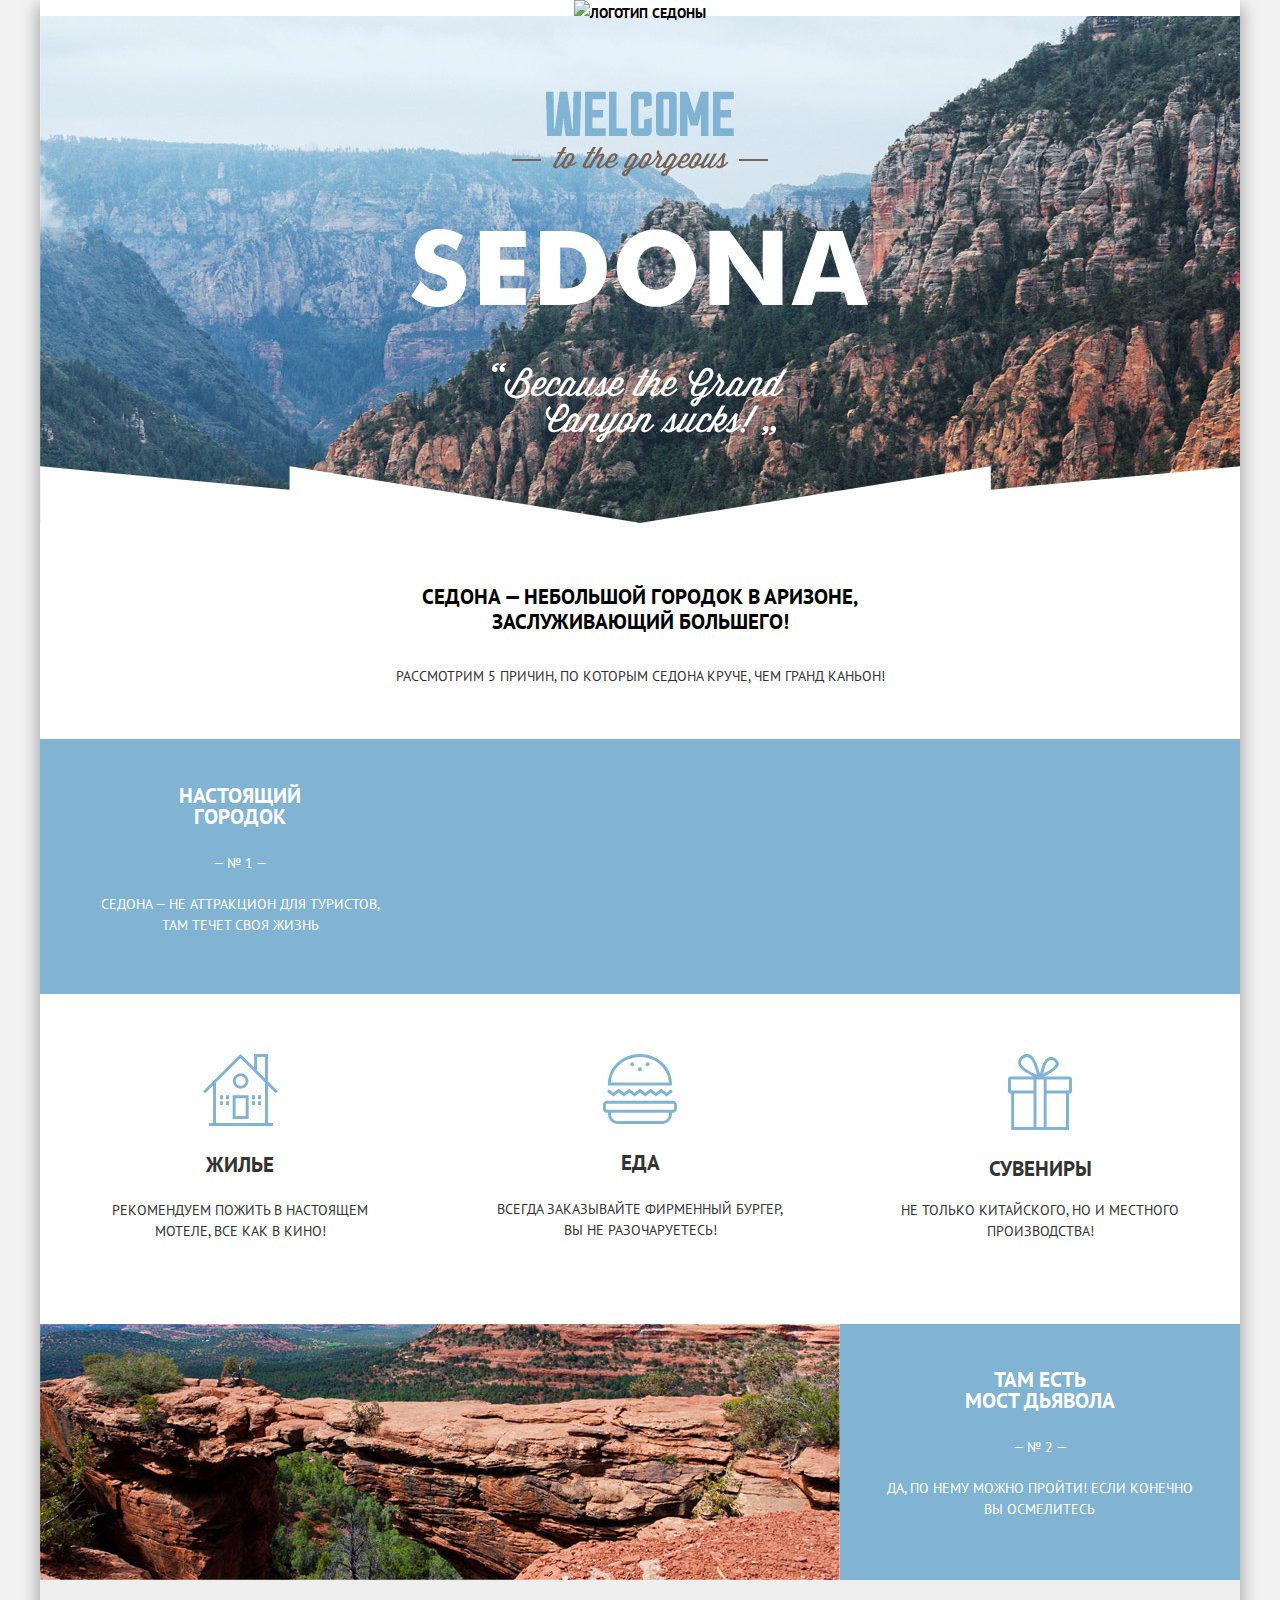
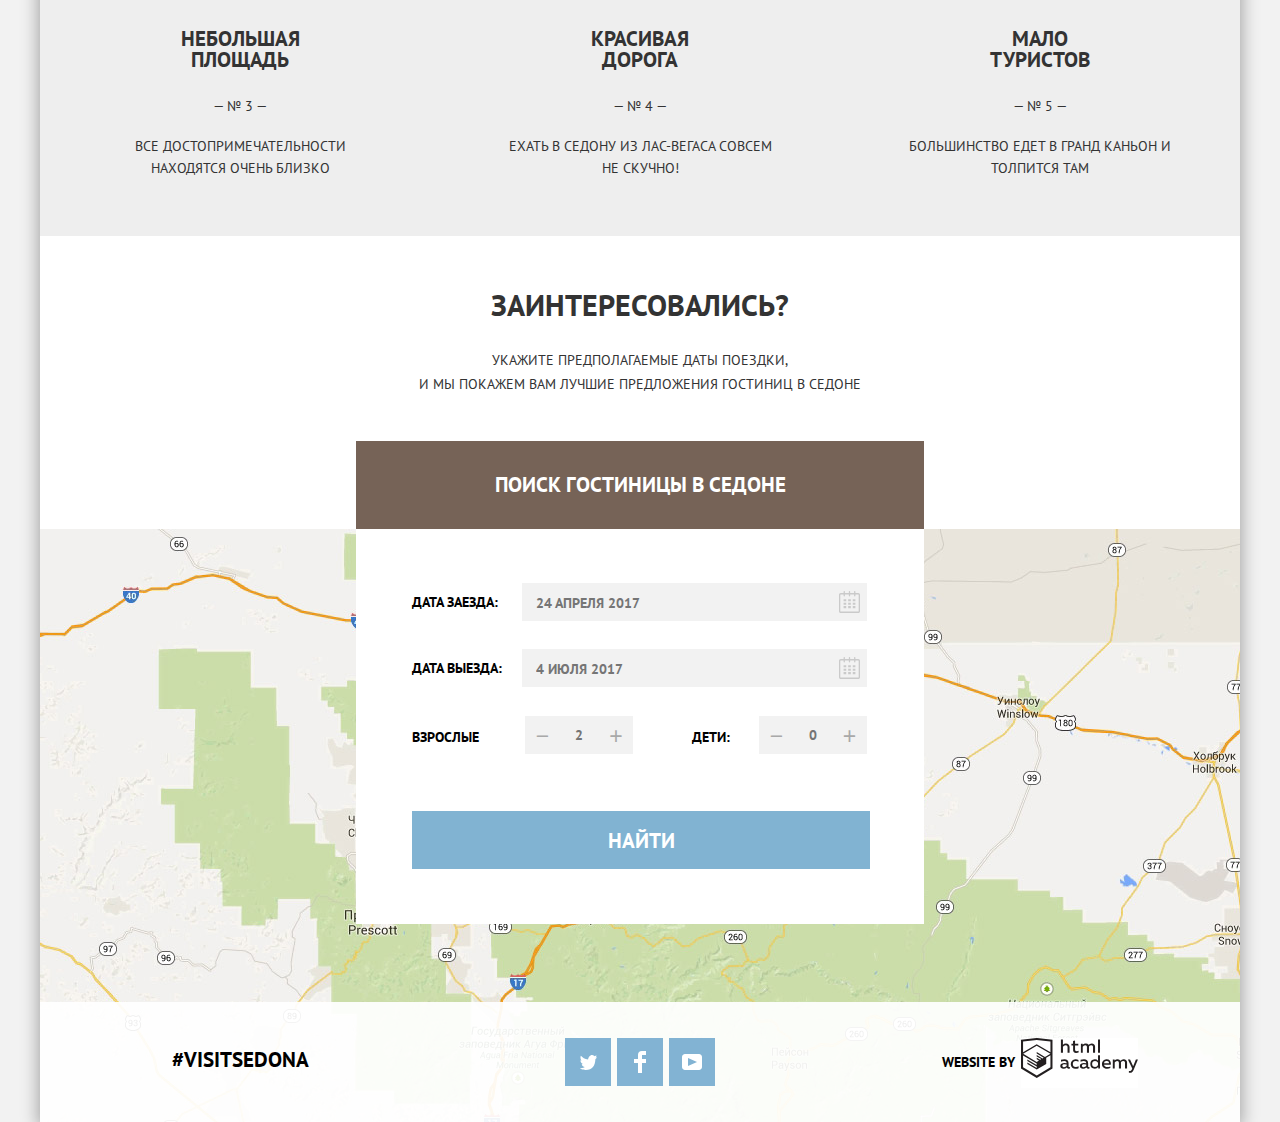
==== commit bc87d9ea: "Final" ====
--- a/index.html
+++ b/index.html
@@ -9,154 +9,204 @@
   </head>
   <body>
     <div class="shadow-wrapper">
-    <header class="main-header">
-      <nav class="main-navigation">
-        <div class="main-header-logo"><a>
-          <img src="img/index.logo.png" width="138" height="70" alt="Логотип седоны">
-        </a></div>
-<div class="main-navigation-wrapper">
- <div class="container">
-   <ul class="site-navigation">
-    <li class="nav-info"><a href="info.html" class="active">Информация</a></li>
-    <li class="nav-fotovideo"><a href="foto-video.html">Фото и видео</a></li>
-    <li class="nav-map"><a href="map.html">Карта штата</a></li>
-    <li class="nav-hostel"><a href="hostels.html">Гостиницы</a></li>
-  </ul>
-
-</div>
-</div>
-
-</nav>
-</header>
-
-<main class="container">
-<p class="advantage">Седона &mdash; небольшой городок в Аризоне,</p>
-<p class="advantage-1">заслуживающий большего!</p>
-
-<section class="reasons">
- <h2 class="visually-hidden">Причины</h2>
- <p class="five-reasons">Рассмотрим 5 причин, по которым Седона круче, чем Гранд Каньон!</p>
-</section>
-  <ul class="reasons-list">
-    <li class="reasons-item item-1">
-      <div class="item-1-wrapper">
-      <h3>Настоящий<br>городок</h3>
-      <p class="item-1-wrapper-01">&mdash; № 1 &mdash;</p>
-      <p class="item-1-wrapper-1">Седона &mdash; не аттракцион для туристов,</p><p class="item-1-wrapper-2">там течет своя жизнь</p>
+      <header class="main-header">
+        <nav class="main-navigation">
+          <div class="main-header-logo">
+            <a>
+            <img src="img/index.logo.png" width="138" height="70" alt="Логотип седоны">
+            </a>
+          </div>
+          <div class="main-navigation-wrapper">
+            <div class="container">
+              <ul class="site-navigation">
+                <li class="nav-info"><a href="info.html">Информация</a></li>
+                <li class="nav-fotovideo"><a href="foto-video.html">Фото и видео</a></li>
+                <li class="nav-map"><a href="map.html">Карта штата</a></li>
+                <li class="nav-hostel"><a href="hostels.html">Гостиницы</a></li>
+              </ul>
+            </div>
+          </div>
+        </nav>
+      </header>
+      <main class="container">
+        <p class="advantage">Седона &mdash; небольшой городок в Аризоне,</p>
+        <p class="advantage-1">заслуживающий большего!</p>
+        <section class="reasons">
+          <h2 class="visually-hidden">Причины</h2>
+          <p class="five-reasons">Рассмотрим 5 причин, по которым Седона круче, чем Гранд Каньон!</p>
+        </section>
+        <ul class="reasons-list">
+          <li class="reasons-item item-1">
+            <div class="item-1-wrapper">
+              <h3>Настоящий<br>городок</h3>
+              <p class="item-1-wrapper-01">&mdash; № 1 &mdash;</p>
+              <p class="item-1-wrapper-1">Седона &mdash; не аттракцион для туристов,</p>
+              <p class="item-1-wrapper-2">там течет своя жизнь</p>
+            </div>
+            <div class="index-columns-1">
+              <section class="conditions">
+                <h2 class="visually-hidden">Условия</h2>
+                <ul class="conditions-list">
+                  <li class="conditions-item">
+                    <svg xmlns="http://www.w3.org/2000/svg" width="75" height="72" viewBox="0 0 75 72">
+                      <g fill="#81B3D2">
+                        <path d="M29.656 65.033h16V41.21h-16v23.823zm2.937-20.899h10.125V62.11H32.593V44.134z" />
+                        <path d="M72.771 39.253l2.076-2.068-9.908-9.865V0H51.127v13.567L37.5 0 .152 37.185l2.077 2.068 7.832-7.795v37.618H6.124V72h63.875v-2.924H64.94V31.458l7.831 7.795zM62.002 69.076H12.999V28.534L37.5 4.149l24.502 24.385v40.542zm0-44.682l-7.938-7.902V2.924h7.938v21.47z" />
+                        <path d="M29.906 27.08c0 4.261 3.47 7.713 7.75 7.713 4.279 0 7.75-3.452 7.75-7.713 0-4.259-3.471-7.713-7.75-7.713-4.281 0-7.75 3.454-7.75 7.713zm7.75-4.945c2.744 0 4.969 2.214 4.969 4.945 0 2.732-2.225 4.948-4.969 4.948-2.746 0-4.97-2.216-4.97-4.948 0-2.731 2.225-4.945 4.97-4.945zM17.061 41.21h3v3.919h-3zM22.999 41.21h3v3.919h-3zM17.061 47.182h3v3.919h-3zM22.999 47.182h3v3.919h-3zM48.998 41.21h3v3.919h-3zM54.936 41.21h3v3.919h-3zM48.998 47.182h3v3.919h-3zM54.936 47.182h3v3.919h-3z" />
+                      </g>
+                    </svg>
+                    <h3>Жилье</h3>
+                    <p class="conditions-item-01">Рекомендуем пожить в настоящем</p>
+                    <p class="conditions-item-01-1">мотеле, все как в кино!</p>
+                  </li>
+                  <li class="conditions-item">
+                    <svg xmlns="http://www.w3.org/2000/svg" width="74" height="70" viewBox="0 0 74 70">
+                      <g fill="#81B3D2">
+                        <path d="M69.854 46.71H4.051c-2.274 0-4.135 1.94-4.135 4.313v3.504c0 2.372 1.861 4.313 4.135 4.313h.93v1.053c0 5.536 4.341 10.065 9.648 10.065h44.646c5.306 0 9.648-4.529 9.648-10.065V58.84h.93c2.274 0 4.135-1.941 4.135-4.313v-3.504c0-2.373-1.86-4.313-4.134-4.313zm-3.848 13.184c0 3.871-3.019 7.021-6.73 7.021H14.629c-3.711 0-6.731-3.15-6.731-7.021v-1.053h58.107v1.053zm5.065-5.367c0 .688-.558 1.271-1.218 1.271H4.051c-.66 0-1.217-.582-1.217-1.271v-3.504c0-.688.558-1.271 1.217-1.271h65.802c.66 0 1.218.582 1.218 1.271v3.504zM15.634 38.406l5.323 4.059 5.326-4.059 5.328 4.059 5.328-4.059 5.328 4.059 5.329-4.059 5.327 4.059 5.33-4.06 5.336 4.059 6.194-4.712-1.72-2.459-4.474 3.403-5.336-4.057-5.33 4.056-5.327-4.057-5.329 4.057-5.328-4.057-5.328 4.057-5.328-4.057-5.325 4.057-5.323-4.057-5.327 4.057-4.467-3.401-1.721 2.457 6.188 4.714zM7.978 31.544H68.855c.041-.619.069-1.241.069-1.87 0-.394-.016-.783-.032-1.173C68.227 12.657 54.186 0 36.952 0 19.719 0 5.677 12.657 5.013 28.501c-.017.39-.032.78-.032 1.173 0 .629.028 1.251.07 1.87h2.927zM36.952 3.043c15.591 0 28.35 11.316 29.021 25.458H7.931c.673-14.142 13.43-25.458 29.021-25.458z" />
+                        <ellipse cx="36.952" cy="15.26" rx="1.945" ry="2.03" />
+                        <ellipse cx="29.172" cy="10.23" rx="1.946" ry="2.03" />
+                        <ellipse cx="44.732" cy="10.23" rx="1.946" ry="2.03" />
+                      </g>
+                    </svg>
+                    <h3>Еда</h3>
+                    <p class="conditions-item-02">Всегда заказывайте фирменный бургер,</p>
+                    <p class="conditions-item-02-1">вы не разочаруетесь!</p>
+                  </li>
+                  <li class="conditions-item">
+                    <svg xmlns="http://www.w3.org/2000/svg" width="64" height="76" viewBox="0 0 64 76">
+                      <path fill-rule="evenodd" clip-rule="evenodd" fill="#81B3D2" d="M61.097 22.501H36.312C50.125 15.602 51.229 11.25 50.72 8.816c-1.162-3.963-5.692-7.023-10.002-5.407-5.569 2.089-7.137 10.388-8.644 16.387-1.924-6.07-3.784-13.814-8.136-17.737C22.677.921 20.843-.205 18.175.031c-4.026.356-9.802 5.382-7.458 10.981 2.251 5.378 9.687 8.777 14.578 11.489H2.879A2.882 2.882 0 0 0 0 25.37v11.322a2.882 2.882 0 0 0 2.879 2.869h.274V76h57.841V39.561h.103a2.882 2.882 0 0 0 2.88-2.869V25.37a2.882 2.882 0 0 0-2.88-2.869zM42.413 5.944c2.103-.31 4.982 1.299 5.255 3.209.393 2.756-3.4 5.255-5.086 6.421-2.523 1.744-4.928 2.643-7.287 4.055.884-3.69 2.549-13.011 7.118-13.685zm-22.882 9.968c-2.225-1.485-6.544-4.431-6.44-7.771.112-3.595 5.743-6.57 8.814-3.886 3.856 3.371 5.713 11.105 7.119 16.557-3.249-1.539-6.328-2.788-9.493-4.9zm5.972 57.114H6.136V39.561h19.368v33.465zm0-36.502H3.046V25.538h22.457v10.986zm10.157 0v36.503h-7.174V25.538h7.174v10.986zm22.351 36.502H38.644V39.561h19.367v33.465zm2.92-36.502H38.644V25.538h22.287v10.986z" />
+                    </svg>
+                    <h3>Сувениры</h3>
+                    <p class="conditions-item-03">Не только китайского, но и местного</p>
+                    <p class="conditions-item-03-1">производства!</p>
+                  </li>
+                </ul>
+              </section>
+            </div>
+          </li>
+          <li class="reasons-item item-2">
+            <h3>Там есть<br>мост дьявола</h3>
+            <p class="item-2-wrapper-01">&mdash; № 2 &mdash;</p>
+            <p class="item-2-wrapper-1">Да, по нему можно пройти! Если конечно</p>
+            <p class="item-2-wrapper-2">вы осмелитесь</p>
+          </li>
+          <li class="reasons-item item-3">
+            <h3>Небольшая<br>площадь</h3>
+            <p class="item-slim">&mdash; № 3 &mdash;</p>
+            <p class="item-3-1">Все достопримечательности</p>
+            <p class="item-slim">находятся очень близко</p>
+          </li>
+          <li class="reasons-item item-4">
+            <h3>Красивая<br>дорога</h3>
+            <p class="item-slim">&mdash; № 4 &mdash;</p>
+            <p class="item-3-1">Ехать в Седону из Лас-Вегаса совсем</p>
+            <p class="item-slim">не скучно!</p>
+          </li>
+          <li class="reasons-item item-5">
+            <h3>Мало<br>туристов</h3>
+            <p class="item-slim">&mdash; № 5 &mdash;</p>
+            <p class="item-3-1">Большинство едет в Гранд Каньон и</p>
+            <p class="item-slim">толпится там</p>
+          </li>
+        </ul>
+        <section class="hostels">
+          <h2 class="visually-hidden">Бронирование</h2>
+          <p class="interest">Заинтересовались?</p>
+          <p class="travel-date">Укажите предполагаемые даты поездки,
+            <br> и мы покажем вам лучшие предложения гостиниц в Седоне
+          </p>
+          <button class="button hostels-button" type="button">Поиск гостиницы в Седоне</button>
+        </section>
+        <section class="map container">
+          <section class="modal modal-hostels">
+            <h2 class="visually-hidden">Поиск гостиницы в Седоне</h2>
+            <form class="search-hotels" action="https://echo.htmlacademy.ru">
+              <p>
+                <label class="for-font" for="search-hotels-arrival">
+                  <a href="#" class="calendar">
+                    <svg xmlns="http://www.w3.org/2000/svg" width="21" height="22" viewBox="0 0 21 22" fill="#cacaca">
+                      <path fill="#cacaca" d="M19.251 2.025h-2.845V.648c0-.381-.294-.689-.656-.689-.363 0-.656.308-.656.689v1.377h-3.938V.648c0-.381-.294-.689-.655-.689-.363 0-.657.308-.657.689v1.377H5.906V.648c0-.381-.294-.689-.656-.689-.363 0-.657.308-.657.689v1.377H1.75C.784 2.025 0 2.847 0 3.862v16.302C0 21.179.784 22 1.75 22h17.501c.966 0 1.749-.821 1.749-1.836V3.862c0-1.015-.783-1.837-1.749-1.837zm.437 18.139a.448.448 0 0 1-.437.459H1.75a.45.45 0 0 1-.438-.459V3.862a.45.45 0 0 1 .438-.459h2.844v1.378c0 .381.294.689.657.689.362 0 .656-.308.656-.689V3.403h3.938v1.378c0 .381.294.689.657.689.361 0 .655-.308.655-.689V3.403h3.938v1.378c0 .381.293.689.656.689.362 0 .656-.308.656-.689V3.403h2.845c.241 0 .437.206.437.459v16.302z" />
+                      <path d="M4.594 8.225h2.625v2.066H4.594zM4.594 11.668h2.625v2.067H4.594zM4.594 15.112h2.625v2.066H4.594zM9.188 15.112h2.625v2.066H9.188zM9.188 11.668h2.625v2.067H9.188zM9.188 8.225h2.625v2.066H9.188zM13.781 15.112h2.625v2.066h-2.625zM13.781 11.668h2.625v2.067h-2.625zM13.781 8.225h2.625v2.066h-2.625z" />
+                    </svg>
+                  </a>
+                  Дата заезда:
+                  <input id="search-hotels-arrival" type="text" name="arrival" placeholder="24 апреля 2017">
+                </label>
+                <span> </span>
+              </p>
+              <p>
+                <label class="for-font" for="search-hotels-departure">
+                  <a href="#" class="calendar">
+                    <svg xmlns="http://www.w3.org/2000/svg" width="21" height="22" viewBox="0 0 21 22" fill="#cacaca">
+                      <path fill="#cacaca" d="M19.251 2.025h-2.845V.648c0-.381-.294-.689-.656-.689-.363 0-.656.308-.656.689v1.377h-3.938V.648c0-.381-.294-.689-.655-.689-.363 0-.657.308-.657.689v1.377H5.906V.648c0-.381-.294-.689-.656-.689-.363 0-.657.308-.657.689v1.377H1.75C.784 2.025 0 2.847 0 3.862v16.302C0 21.179.784 22 1.75 22h17.501c.966 0 1.749-.821 1.749-1.836V3.862c0-1.015-.783-1.837-1.749-1.837zm.437 18.139a.448.448 0 0 1-.437.459H1.75a.45.45 0 0 1-.438-.459V3.862a.45.45 0 0 1 .438-.459h2.844v1.378c0 .381.294.689.657.689.362 0 .656-.308.656-.689V3.403h3.938v1.378c0 .381.294.689.657.689.361 0 .655-.308.655-.689V3.403h3.938v1.378c0 .381.293.689.656.689.362 0 .656-.308.656-.689V3.403h2.845c.241 0 .437.206.437.459v16.302z" />
+                      <path d="M4.594 8.225h2.625v2.066H4.594zM4.594 11.668h2.625v2.067H4.594zM4.594 15.112h2.625v2.066H4.594zM9.188 15.112h2.625v2.066H9.188zM9.188 11.668h2.625v2.067H9.188zM9.188 8.225h2.625v2.066H9.188zM13.781 15.112h2.625v2.066h-2.625zM13.781 11.668h2.625v2.067h-2.625zM13.781 8.225h2.625v2.066h-2.625z" />
+                    </svg>
+                  </a>
+                  Дата выезда:
+                  <input id="search-hotels-departure" type="text" name="departure" placeholder="4 июля 2017">
+                </label>
+                <span> </span>
+              </p>
+              <p>
+                <label class="for-age" for="search-hotels-adults">Взрослые</label>
+                <button class="button-minus" type="button">&minus;</button>
+                <input class="for-age" id="search-hotels-adults" type="text" name="adults" placeholder="2">
+                <button class="button-plus plus" type="button">+</button>
+                <label class="for-age-1" for="search-hotels-children">Дети:</label>
+                <button class="button-minus" type="button">&minus;</button>
+                <input class="for-age-1" id="search-hotels-children" type="text" name="children" placeholder="0">
+                <button class="button-plus" type="button">+</button>
+              </p>
+              <button class="button-enter" type="submit">Найти</button>
+            </form>
+          </section>
+          <h2 class="visually-hidden">Как до нас добраться</h2>
+          <p><img src="img/map.jpg" width="1200" height="593" alt="Карта"></p>
+        </section>
+      </main>
+      <footer class="main-footer footer-index">
+        <div class="container">
+          <span class="citation">#VISITSEDONA</span>
+          <div class="footer-social">
+            <ul>
+              <li>
+                <a class="social-button" href="#">
+                  <span class="visually-hidden">Твиттер</span>
+                  <svg xmlns="http://www.w3.org/2000/svg" xmlns:xlink="http://www.w3.org/1999/xlink" width="17" height="15" viewBox="0 0 17 15">
+                    <path fill="#FFF" d="M10.95.144c1.685-.496 2.984.27 3.577 1.179.673-.231 1.331-.481 2.011-.708a2.345 2.345 0 0 1-.857 1.768c.685.17 1.304-.491 1.304-.491-.169 1-1.006 1.788-1.563 2.024-.231 6.75-3.175 11.217-10.077 11.082h-.446c-.41 0-4.164-.46-4.898-1.887 2.271.196 3.893-.422 4.693-1.177-.96-.3-2.679-.477-2.979-2.95.349.106.564.228 1.19.119C1.705 8.247.374 7.53.448 5.33c.285.328 1.067.536 1.34.472C1.085 5.561-.182 2.442.894.85c1.818 1.854 3.735 3.606 7.152 3.773C8.254 2.33 9.183.793 10.95.144z"/>
+                  </svg>
+                </a>
+              </li>
+              <li>
+                <a class="social-button" href="#">
+                  <span class="visually-hidden">Фейсбук</span>
+                  <svg xmlns="http://www.w3.org/2000/svg" width="12" height="22" viewBox="0 0 12 22">
+                    <path fill="#FFF" d="M12 4V0H8a4 4 0 0 0-4 4v4H0v4h4v10h4V12h4V8H8V4h4z"/>
+                  </svg>
+                </a>
+              </li>
+              <li>
+                <a class="social-button" href="#">
+                  <span class="visually-hidden">Ютуб</span>
+                  <svg xmlns="http://www.w3.org/2000/svg" xmlns:xlink="http://www.w3.org/1999/xlink" width="20" height="16" viewBox="0 0 20 16">
+                    <path fill="#FFF" d="M17 0H3C1.35 0 0 1.35 0 3v10c0 1.65 1.35 3 3 3h14c1.65 0 3-1.35 3-3V3c0-1.65-1.35-3-3-3zM6.027 11.998V4.002L15.014 8l-8.987 3.998z"/>
+                  </svg>
+                </a>
+              </li>
+            </ul>
+          </div>
+          <p class="footer-website">
+            <span class="letter">Website by</span>
+            <a class="logo-html-academy" href="https://htmlacademy.ru">
+              <span class="visually-hidden">Логотип HTML-Academy</span>
+              <svg id="Layer_1" data-name="Layer 1" xmlns="http://www.w3.org/2000/svg" viewBox="0 0 108.08 40.85">
+                <title>logo-htmlacademy-small1</title>
+                <path d="M44.61,26.88a2,2,0,0,0,.55-0.1v1.33a3.25,3.25,0,0,1-1.18.21,1.67,1.67,0,0,1-1.67-1,4.84,4.84,0,0,1-3.14,1.08c-1.51,0-2.91-.83-2.91-2.55,0-2.13,2-2.79,3.71-2.79a11.08,11.08,0,0,1,2.17.25v-0.3c0-1-.76-1.77-2.19-1.77a7.42,7.42,0,0,0-3,.64v-1.7a10.21,10.21,0,0,1,3.19-.55c2.36,0,3.81,1.12,3.81,3.65v3a0.54,0.54,0,0,0,.49.59h0.17Zm-6.44-1.13A1.35,1.35,0,0,0,39.63,27h0.11a3.39,3.39,0,0,0,2.41-1V24.58a9.72,9.72,0,0,0-1.81-.21c-1,0-2.16.33-2.16,1.38h0Zm12.36-6.11a5,5,0,0,1,2.57.64V22a4.08,4.08,0,0,0-2.3-.7,2.75,2.75,0,1,0,0,5.49,5,5,0,0,0,2.43-.64v1.71a6.27,6.27,0,0,1-2.76.57A4.21,4.21,0,0,1,46,24.51q0-.21,0-0.41a4.32,4.32,0,0,1,4.18-4.46h0.38Zm12.17,7.24a2,2,0,0,0,.55-0.1v1.33a3.25,3.25,0,0,1-1.18.21,1.67,1.67,0,0,1-1.67-1,4.84,4.84,0,0,1-3.14,1.08c-1.51,0-2.91-.83-2.91-2.55,0-2.13,2-2.79,3.71-2.79a11.08,11.08,0,0,1,2.17.25v-0.3c0-1-.76-1.77-2.19-1.77a7.42,7.42,0,0,0-3,.64v-1.7a10.21,10.21,0,0,1,3.19-.55c2.36,0,3.81,1.12,3.81,3.65v3a0.54,0.54,0,0,0,.49.59h0.17Zm-6.44-1.13A1.35,1.35,0,0,0,57.73,27h0.11a3.39,3.39,0,0,0,2.41-1V24.58a9.72,9.72,0,0,0-1.81-.21c-1.06,0-2.16.33-2.16,1.38h0ZM73,16V28.2H71.35V26.88a3.88,3.88,0,0,1-3.19,1.54,4.4,4.4,0,0,1,0-8.78,3.81,3.81,0,0,1,3,1.3V16H73Zm-4.53,5.22a2.76,2.76,0,1,0,0,5.52A2.86,2.86,0,0,0,71.15,25V23A2.91,2.91,0,0,0,68.49,21.27ZM79,19.64c3.31,0,4.46,2.68,3.92,5.09H76.7c0.21,1.5,1.67,2.11,3.19,2.11a6.11,6.11,0,0,0,2.64-.59v1.6a7.14,7.14,0,0,1-3,.57C77,28.42,74.78,27,74.78,24a4.18,4.18,0,0,1,4-4.39H79Zm0.09,1.54a2.28,2.28,0,0,0-2.44,2.1v0.06H81.3A2,2,0,0,0,79.13,21.18Zm5.73,7V19.87h1.65v1a3.81,3.81,0,0,1,2.78-1.27A2.86,2.86,0,0,1,91.89,21a4.12,4.12,0,0,1,2.91-1.33A3.06,3.06,0,0,1,98,23V28.2h-1.9V23.05a1.59,1.59,0,0,0-1.42-1.75H94.42a2.8,2.8,0,0,0-2.07,1.12V28.2h-1.9V23.05A1.59,1.59,0,0,0,89,21.31H88.8a3,3,0,0,0-2.21,1.29v5.63H84.86Zm21.31-8.33h1.9l-3.91,9.46c-0.9,2.17-2.09,2.86-3.35,2.86a4.76,4.76,0,0,1-1.1-.14V30.46a2.86,2.86,0,0,0,.85.12c0.9,0,1.58-.64,2.07-1.9l0.17-.42-4-8.4h2l2.86,6.29ZM38.73,1.46V6.22a3.81,3.81,0,0,1,2.7-1.14,3.25,3.25,0,0,1,3.44,3.4v5.15H43V8.72a1.81,1.81,0,0,0-1.61-2h-0.3a2.93,2.93,0,0,0-2.32,1.39v5.52h-1.9V1.46h1.9ZM49.94,2.31v3h3V6.91h-3v3.81c0,1.1.5,1.46,1.58,1.46a4.49,4.49,0,0,0,1.69-.33v1.6A6.8,6.8,0,0,1,51,13.8a2.55,2.55,0,0,1-2.86-2.74V6.89H46.58V5.26h1.5V2.74Zm5.4,11.31V5.28H57v1A3.81,3.81,0,0,1,59.77,5a2.86,2.86,0,0,1,2.6,1.33A4.12,4.12,0,0,1,65.28,5,3.06,3.06,0,0,1,68.44,8.4v5.21h-1.9V8.46a1.59,1.59,0,0,0-1.42-1.75H64.89a2.8,2.8,0,0,0-2.07,1.12v5.78h-1.9V8.46A1.59,1.59,0,0,0,59.5,6.71H59.27A3,3,0,0,0,57.06,8v5.63H55.34ZM71.17,1.45H73V13.6H71.17V1.45ZM14.71,0H14.55L0,1.54V28.21l14.55,8.66,14.55-8.66V1.54Zm12.5,27.1L14.55,34.64,1.9,27.12V16.18l12.59,7.5V25L5.86,19.9v1.31l8.68,5.21v1.39L5.87,22.65V24l8.68,5.21,8.75-5.24V18.31L27.2,16V27.12Zm0-12.53-3.48,2-1.6,1L14.51,13v1.31L21,18.23H21l-0.14.09-1,.54-5.37-3.2V17l4.24,2.52-1,.67-3.2-1.9v1.31l2.1,1.24L14.5,22.1,2,14.65,14.51,7.11Zm0-1.32L14.49,5.76,1.91,13.25v-10L14.56,1.92,27.21,3.25v10h0Z" transform="translate(0 -0.02)" fill="#231f20"/>
+              </svg>
+            </a>
+          </p>
+        </div>
+      </footer>
     </div>
-
-    <div class="index-columns-1">
-    <section class="conditions">
-      <h2 class="visually-hidden">Условия</h2>
-     <ul class="conditions-list">
-       <li class="conditions-item">
-<svg xmlns="http://www.w3.org/2000/svg" width="75" height="72" viewBox="0 0 75 72"><g fill="#81B3D2"><path d="M29.656 65.033h16V41.21h-16v23.823zm2.937-20.899h10.125V62.11H32.593V44.134z"/><path d="M72.771 39.253l2.076-2.068-9.908-9.865V0H51.127v13.567L37.5 0 .152 37.185l2.077 2.068 7.832-7.795v37.618H6.124V72h63.875v-2.924H64.94V31.458l7.831 7.795zM62.002 69.076H12.999V28.534L37.5 4.149l24.502 24.385v40.542zm0-44.682l-7.938-7.902V2.924h7.938v21.47z"/><path d="M29.906 27.08c0 4.261 3.47 7.713 7.75 7.713 4.279 0 7.75-3.452 7.75-7.713 0-4.259-3.471-7.713-7.75-7.713-4.281 0-7.75 3.454-7.75 7.713zm7.75-4.945c2.744 0 4.969 2.214 4.969 4.945 0 2.732-2.225 4.948-4.969 4.948-2.746 0-4.97-2.216-4.97-4.948 0-2.731 2.225-4.945 4.97-4.945zM17.061 41.21h3v3.919h-3zM22.999 41.21h3v3.919h-3zM17.061 47.182h3v3.919h-3zM22.999 47.182h3v3.919h-3zM48.998 41.21h3v3.919h-3zM54.936 41.21h3v3.919h-3zM48.998 47.182h3v3.919h-3zM54.936 47.182h3v3.919h-3z"/></g></svg>
-        <h3>Жилье</h3>
-          <p class="conditions-item-01">Рекомендуем пожить в настоящем</p><p class="conditions-item-01-1">мотеле, все как в кино!</p>
-       </li>
-       <li class="conditions-item">
-         <svg xmlns="http://www.w3.org/2000/svg" width="74" height="70" viewBox="0 0 74 70"><g fill="#81B3D2"><path d="M69.854 46.71H4.051c-2.274 0-4.135 1.94-4.135 4.313v3.504c0 2.372 1.861 4.313 4.135 4.313h.93v1.053c0 5.536 4.341 10.065 9.648 10.065h44.646c5.306 0 9.648-4.529 9.648-10.065V58.84h.93c2.274 0 4.135-1.941 4.135-4.313v-3.504c0-2.373-1.86-4.313-4.134-4.313zm-3.848 13.184c0 3.871-3.019 7.021-6.73 7.021H14.629c-3.711 0-6.731-3.15-6.731-7.021v-1.053h58.107v1.053zm5.065-5.367c0 .688-.558 1.271-1.218 1.271H4.051c-.66 0-1.217-.582-1.217-1.271v-3.504c0-.688.558-1.271 1.217-1.271h65.802c.66 0 1.218.582 1.218 1.271v3.504zM15.634 38.406l5.323 4.059 5.326-4.059 5.328 4.059 5.328-4.059 5.328 4.059 5.329-4.059 5.327 4.059 5.33-4.06 5.336 4.059 6.194-4.712-1.72-2.459-4.474 3.403-5.336-4.057-5.33 4.056-5.327-4.057-5.329 4.057-5.328-4.057-5.328 4.057-5.328-4.057-5.325 4.057-5.323-4.057-5.327 4.057-4.467-3.401-1.721 2.457 6.188 4.714zM7.978 31.544H68.855c.041-.619.069-1.241.069-1.87 0-.394-.016-.783-.032-1.173C68.227 12.657 54.186 0 36.952 0 19.719 0 5.677 12.657 5.013 28.501c-.017.39-.032.78-.032 1.173 0 .629.028 1.251.07 1.87h2.927zM36.952 3.043c15.591 0 28.35 11.316 29.021 25.458H7.931c.673-14.142 13.43-25.458 29.021-25.458z"/><ellipse cx="36.952" cy="15.26" rx="1.945" ry="2.03"/><ellipse cx="29.172" cy="10.23" rx="1.946" ry="2.03"/><ellipse cx="44.732" cy="10.23" rx="1.946" ry="2.03"/></g></svg>
-
-        <h3>Еда</h3>
-          <p class="conditions-item-02">Всегда заказывайте фирменный бургер,</p><p class="conditions-item-02-1">вы не разочаруетесь!</p>
-       </li>
-       <li class="conditions-item">
-         <svg xmlns="http://www.w3.org/2000/svg" width="64" height="76" viewBox="0 0 64 76"><path fill-rule="evenodd" clip-rule="evenodd" fill="#81B3D2" d="M61.097 22.501H36.312C50.125 15.602 51.229 11.25 50.72 8.816c-1.162-3.963-5.692-7.023-10.002-5.407-5.569 2.089-7.137 10.388-8.644 16.387-1.924-6.07-3.784-13.814-8.136-17.737C22.677.921 20.843-.205 18.175.031c-4.026.356-9.802 5.382-7.458 10.981 2.251 5.378 9.687 8.777 14.578 11.489H2.879A2.882 2.882 0 0 0 0 25.37v11.322a2.882 2.882 0 0 0 2.879 2.869h.274V76h57.841V39.561h.103a2.882 2.882 0 0 0 2.88-2.869V25.37a2.882 2.882 0 0 0-2.88-2.869zM42.413 5.944c2.103-.31 4.982 1.299 5.255 3.209.393 2.756-3.4 5.255-5.086 6.421-2.523 1.744-4.928 2.643-7.287 4.055.884-3.69 2.549-13.011 7.118-13.685zm-22.882 9.968c-2.225-1.485-6.544-4.431-6.44-7.771.112-3.595 5.743-6.57 8.814-3.886 3.856 3.371 5.713 11.105 7.119 16.557-3.249-1.539-6.328-2.788-9.493-4.9zm5.972 57.114H6.136V39.561h19.368v33.465zm0-36.502H3.046V25.538h22.457v10.986zm10.157 0v36.503h-7.174V25.538h7.174v10.986zm22.351 36.502H38.644V39.561h19.367v33.465zm2.92-36.502H38.644V25.538h22.287v10.986z"/></svg>
-        <h3>Сувениры</h3>
-          <p class="conditions-item-03">Не только китайского, но и местного</p><p class="conditions-item-03-1">производства!</p>
-       </li>
-      </ul>
-    </section>
-    </div>
-    </li>
-  <li class="reasons-item item-2">
-      <h3>Там есть<br>мост дьявола</h3>
-      <p class="item-2-wrapper-01">&mdash; № 2 &mdash;</p>
-      <p class="item-2-wrapper-1">Да, по нему можно пройти! Если конечно</p><p class="item-2-wrapper-2">вы осмелитесь</p>
-    </li>
-
-    <li class="reasons-item item-3">
-      <h3>Небольшая<br>площадь</h3>
-      <p>&mdash; № 3 &mdash;</p>
-      <p>Все достопримечательности</p><p>находятся очень близко</p>
-    </li>
-    <li class="reasons-item item-4">
-      <h3>Красивая<br>дорога</h3>
-      <p>&mdash; № 4 &mdash;</p>
-      <p>Ехать в Седону из Лас-Вегаса совсем</p><p>не скучно!</p>
-    </li>
-    <li class="reasons-item item-5">
-      <h3>Мало<br>туристов</h3>
-      <p>&mdash; № 5 &mdash;</p>
-      <p>Большинство едет в Гранд Каньон и</p><p>толпится там</p>
-    </li>
-</ul>
-
-<section class="hostels">
-  <h2 class="visually-hidden">Бронирование</h2>
-   <p class="interest">Заинтересовались?</p>
-   <p class="travel-date">Укажите предполагаемые даты поездки,<br>
-   и мы покажем вам лучшие предложения гостиниц в Седоне</p>
-<button class="button hostels-button" type="button">Поиск гостиницы в Седоне</button>
-</section>
-<section class="map container">
-  <section class="modal modal-hostels">
-   <h2 class="visually-hidden">Поиск гостиницы в Седоне</h2>
-   <form class="search-hotels" action="https://echo.htmlacademy.ru">
-     <p>
-       <label  class="for-font" for="search-hotels-arrival">Дата заезда:</label>
-       <input class="for-font" id="search-hotels-arrival" type="text" name="arrival" placeholder="24 апреля 2017">
-
-     </p>
-     <p>
-       <label class="for-font" for="search-hotels-departure">Дата выезда:</label>
-       <input class="for-font" id="search-hotels-departure" type="text" name="departure" placeholder="4 июля 2017">
-     </p>
-     <p>
-       <label class="for-age" for="search-hotels-adults">Взрослые</label>
-       <button class="button-minus"  type="button">&minus;</button><input class="for-age" id="search-hotels-adults" type="text" name="adults" placeholder="2"><button class="button-plus" type="button">+</button>
-       <label class="for-age-1" for="search-hotels-children">Дети:</label>
-       <button class="button-minus" type="button">&minus;</button><input class="for-age-1" id="search-hotels-children" type="text" name="children" placeholder="0"><button class="button-plus" type="button">+</button>
-
-     </p>
-     <button class="button-enter" type="submit">Найти</button>
-   </form>
-  </section>
-<h2 class="visually-hidden">Как до нас добраться</h2>
-<p><img src="img/map.jpg" width="1200" height="593" alt="Карта"></p>
-</section>
-</main>
-
-  <footer class="main-footer footer-index">
-
-<div class="container">
-
-  <span class="citation">#VISITSEDONA</span>
-
-<div class="footer-social">
- <ul>
-  <li><a class="social-button" href="#"><span class="visually-hidden">Твиттер</span>
-  <svg xmlns="http://www.w3.org/2000/svg" xmlns:xlink="http://www.w3.org/1999/xlink" width="17" height="15" viewBox="0 0 17 15"><path fill="#FFF" d="M10.95.144c1.685-.496 2.984.27 3.577 1.179.673-.231 1.331-.481 2.011-.708a2.345 2.345 0 0 1-.857 1.768c.685.17 1.304-.491 1.304-.491-.169 1-1.006 1.788-1.563 2.024-.231 6.75-3.175 11.217-10.077 11.082h-.446c-.41 0-4.164-.46-4.898-1.887 2.271.196 3.893-.422 4.693-1.177-.96-.3-2.679-.477-2.979-2.95.349.106.564.228 1.19.119C1.705 8.247.374 7.53.448 5.33c.285.328 1.067.536 1.34.472C1.085 5.561-.182 2.442.894.85c1.818 1.854 3.735 3.606 7.152 3.773C8.254 2.33 9.183.793 10.95.144z"/></svg>
-  </a></li>
-  <li><a class="social-button" href="#"><span class="visually-hidden">Фейсбук</span>
-  <svg xmlns="http://www.w3.org/2000/svg" width="12" height="22" viewBox="0 0 12 22"><path fill="#FFF" d="M12 4V0H8a4 4 0 0 0-4 4v4H0v4h4v10h4V12h4V8H8V4h4z"/></svg>
-  </a></li>
-  <li><a class="social-button" href="#"><span class="visually-hidden">Ютуб</span>
-  <svg xmlns="http://www.w3.org/2000/svg" xmlns:xlink="http://www.w3.org/1999/xlink" width="20" height="16" viewBox="0 0 20 16"><path fill="#FFF" d="M17 0H3C1.35 0 0 1.35 0 3v10c0 1.65 1.35 3 3 3h14c1.65 0 3-1.35 3-3V3c0-1.65-1.35-3-3-3zM6.027 11.998V4.002L15.014 8l-8.987 3.998z"/></svg>
-  </a></li>
- </ul>
-</div>
-
-<p class="footer-website">
-<span class="letter">Website by</span>
-<a class="logo-html-academy" href="https://htmlacademy.ru"><span class="visually-hidden">Логотип HTML-Academy</span>
-  <svg id="Layer_1" data-name="Layer 1" xmlns="http://www.w3.org/2000/svg" viewBox="0 0 108.08 40.85"><title>logo-htmlacademy-small1</title><path d="M44.61,26.88a2,2,0,0,0,.55-0.1v1.33a3.25,3.25,0,0,1-1.18.21,1.67,1.67,0,0,1-1.67-1,4.84,4.84,0,0,1-3.14,1.08c-1.51,0-2.91-.83-2.91-2.55,0-2.13,2-2.79,3.71-2.79a11.08,11.08,0,0,1,2.17.25v-0.3c0-1-.76-1.77-2.19-1.77a7.42,7.42,0,0,0-3,.64v-1.7a10.21,10.21,0,0,1,3.19-.55c2.36,0,3.81,1.12,3.81,3.65v3a0.54,0.54,0,0,0,.49.59h0.17Zm-6.44-1.13A1.35,1.35,0,0,0,39.63,27h0.11a3.39,3.39,0,0,0,2.41-1V24.58a9.72,9.72,0,0,0-1.81-.21c-1,0-2.16.33-2.16,1.38h0Zm12.36-6.11a5,5,0,0,1,2.57.64V22a4.08,4.08,0,0,0-2.3-.7,2.75,2.75,0,1,0,0,5.49,5,5,0,0,0,2.43-.64v1.71a6.27,6.27,0,0,1-2.76.57A4.21,4.21,0,0,1,46,24.51q0-.21,0-0.41a4.32,4.32,0,0,1,4.18-4.46h0.38Zm12.17,7.24a2,2,0,0,0,.55-0.1v1.33a3.25,3.25,0,0,1-1.18.21,1.67,1.67,0,0,1-1.67-1,4.84,4.84,0,0,1-3.14,1.08c-1.51,0-2.91-.83-2.91-2.55,0-2.13,2-2.79,3.71-2.79a11.08,11.08,0,0,1,2.17.25v-0.3c0-1-.76-1.77-2.19-1.77a7.42,7.42,0,0,0-3,.64v-1.7a10.21,10.21,0,0,1,3.19-.55c2.36,0,3.81,1.12,3.81,3.65v3a0.54,0.54,0,0,0,.49.59h0.17Zm-6.44-1.13A1.35,1.35,0,0,0,57.73,27h0.11a3.39,3.39,0,0,0,2.41-1V24.58a9.72,9.72,0,0,0-1.81-.21c-1.06,0-2.16.33-2.16,1.38h0ZM73,16V28.2H71.35V26.88a3.88,3.88,0,0,1-3.19,1.54,4.4,4.4,0,0,1,0-8.78,3.81,3.81,0,0,1,3,1.3V16H73Zm-4.53,5.22a2.76,2.76,0,1,0,0,5.52A2.86,2.86,0,0,0,71.15,25V23A2.91,2.91,0,0,0,68.49,21.27ZM79,19.64c3.31,0,4.46,2.68,3.92,5.09H76.7c0.21,1.5,1.67,2.11,3.19,2.11a6.11,6.11,0,0,0,2.64-.59v1.6a7.14,7.14,0,0,1-3,.57C77,28.42,74.78,27,74.78,24a4.18,4.18,0,0,1,4-4.39H79Zm0.09,1.54a2.28,2.28,0,0,0-2.44,2.1v0.06H81.3A2,2,0,0,0,79.13,21.18Zm5.73,7V19.87h1.65v1a3.81,3.81,0,0,1,2.78-1.27A2.86,2.86,0,0,1,91.89,21a4.12,4.12,0,0,1,2.91-1.33A3.06,3.06,0,0,1,98,23V28.2h-1.9V23.05a1.59,1.59,0,0,0-1.42-1.75H94.42a2.8,2.8,0,0,0-2.07,1.12V28.2h-1.9V23.05A1.59,1.59,0,0,0,89,21.31H88.8a3,3,0,0,0-2.21,1.29v5.63H84.86Zm21.31-8.33h1.9l-3.91,9.46c-0.9,2.17-2.09,2.86-3.35,2.86a4.76,4.76,0,0,1-1.1-.14V30.46a2.86,2.86,0,0,0,.85.12c0.9,0,1.58-.64,2.07-1.9l0.17-.42-4-8.4h2l2.86,6.29ZM38.73,1.46V6.22a3.81,3.81,0,0,1,2.7-1.14,3.25,3.25,0,0,1,3.44,3.4v5.15H43V8.72a1.81,1.81,0,0,0-1.61-2h-0.3a2.93,2.93,0,0,0-2.32,1.39v5.52h-1.9V1.46h1.9ZM49.94,2.31v3h3V6.91h-3v3.81c0,1.1.5,1.46,1.58,1.46a4.49,4.49,0,0,0,1.69-.33v1.6A6.8,6.8,0,0,1,51,13.8a2.55,2.55,0,0,1-2.86-2.74V6.89H46.58V5.26h1.5V2.74Zm5.4,11.31V5.28H57v1A3.81,3.81,0,0,1,59.77,5a2.86,2.86,0,0,1,2.6,1.33A4.12,4.12,0,0,1,65.28,5,3.06,3.06,0,0,1,68.44,8.4v5.21h-1.9V8.46a1.59,1.59,0,0,0-1.42-1.75H64.89a2.8,2.8,0,0,0-2.07,1.12v5.78h-1.9V8.46A1.59,1.59,0,0,0,59.5,6.71H59.27A3,3,0,0,0,57.06,8v5.63H55.34ZM71.17,1.45H73V13.6H71.17V1.45ZM14.71,0H14.55L0,1.54V28.21l14.55,8.66,14.55-8.66V1.54Zm12.5,27.1L14.55,34.64,1.9,27.12V16.18l12.59,7.5V25L5.86,19.9v1.31l8.68,5.21v1.39L5.87,22.65V24l8.68,5.21,8.75-5.24V18.31L27.2,16V27.12Zm0-12.53-3.48,2-1.6,1L14.51,13v1.31L21,18.23H21l-0.14.09-1,.54-5.37-3.2V17l4.24,2.52-1,.67-3.2-1.9v1.31l2.1,1.24L14.5,22.1,2,14.65,14.51,7.11Zm0-1.32L14.49,5.76,1.91,13.25v-10L14.56,1.92,27.21,3.25v10h0Z" transform="translate(0 -0.02)" fill="#231f20"/></svg>
-</a>
-</p>
-</div>
-</footer>
-
-
-</div>
   </body>
 </html>
--- a/css/style.css
+++ b/css/style.css
@@ -1,8 +1,8 @@
 html {
   background-color: #f2f2f2;
 }
+
 body {
-
   margin: 0 auto;
   padding: 0 10px;
   width: 1200px;
@@ -16,9 +16,8 @@
 }
 
 body>* {
-  box-shadow:
-  5px 5px 15px 0 rgba(0,1,1,.2),
-  -5px 5px 15px 0 rgba(0,1,1,.2);
+  -webkit-box-shadow: 5px 5px 15px 0 rgba(0, 1, 1, .2), -5px 5px 15px 0 rgba(0, 1, 1, .2);
+          box-shadow: 5px 5px 15px 0 rgba(0, 1, 1, .2), -5px 5px 15px 0 rgba(0, 1, 1, .2);
   background-color: #ffffff;
 }
 
@@ -29,6 +28,10 @@
 img {
   max-width: 100%;
   height: auto;
+}
+
+input[type="text"]::-ms-clear {
+  display: none;
 }
 
 .visually-hidden:not(:focus):not(:active),
@@ -40,18 +43,17 @@
   width: 1px;
   height: 1px;
   border: 0;
-  clip-path: inset(100%);
+  -webkit-clip-path: inset(100%);
+          clip-path: inset(100%);
   clip: rect(0 0 0 0);
   overflow: hidden;
 }
 
 .main-header {
-
-  width:1200px;
+  width: 1200px;
 }
 
 .main-navigation {
-
   margin-bottom: 16px;
   width: 1200px;
   font-size: 14px;
@@ -63,7 +65,7 @@
 .main-header-logo {
   margin: 0;
   margin-bottom: -78px;
-  text-align:center;
+  text-align: center;
 }
 
 .main-navigation-wrapper .container {
@@ -76,8 +78,11 @@
   margin: 0;
   padding: 0 0;
   width: 1200px;
-  box-sizing: border-box;
-}
+  -webkit-box-sizing: border-box;
+          box-sizing: border-box;
+}
+
+
 /*
 .container>p {
   margin: 0;
@@ -88,9 +93,11 @@
 }
 
 .site-navigation {
-  display: flex;
-  margin: 0;
-  padding: 0;
+  display: -webkit-box;
+  display: -ms-flexbox;
+  display: flex;
+  margin: 0;
+  padding: 0 72px;
   list-style: none;
 }
 
@@ -113,10 +120,7 @@
   text-align: right;
 }
 
-.nav-info {
-  padding-left: 72px;
-
-}
+.nav-info {}
 
 .nav-fotovideo {
   margin-right: 163px;
@@ -126,15 +130,12 @@
   margin-left: -80px;
 }
 
-.nav-hostel {
-  padding-right: 71px;
-}
+.nav-hostel {}
 
 .site-navigation a {
-  display: block;
   margin: 0;
   color: #000000;
- }
+}
 
 .site-navigation a:hover,
 .site-navigation a:focus {
@@ -166,7 +167,6 @@
 
 .advantage-1 {
   margin-top: -11px;
-
   font-size: 21px;
   line-height: 26px;
   color: #000000;
@@ -185,8 +185,11 @@
 }
 
 .reasons-list {
-  display: flex;
-  flex-wrap: wrap;
+  display: -webkit-box;
+  display: -ms-flexbox;
+  display: flex;
+  -ms-flex-wrap: wrap;
+      flex-wrap: wrap;
   margin: 0;
   margin-top: 53px;
   padding: 0;
@@ -194,6 +197,8 @@
 }
 
 .conditions-list {
+  display: -webkit-box;
+  display: -ms-flexbox;
   display: flex;
   padding-top: 60px;
   padding-left: 0;
@@ -222,7 +227,7 @@
   background-size: 77%;
 }
 
-.item-1-wrapper{
+.item-1-wrapper {
   width: 400px;
   padding-top: 46px;
   padding-bottom: 44px;
@@ -317,12 +322,24 @@
 .item-4,
 .item-5 {
   padding-top: 48px;
-  padding-bottom: 36px;
+  padding-bottom: 43px;
   width: 400px;
   background-color: #eeeeee;
 }
 
+.item-slim {
+  font-weight: normal;
+}
+
+.item-3-1 {
+  margin-top: 19px;
+  margin-bottom: -13px;
+  font-weight: normal;
+}
+
 .index-columns-1 {
+  display: -webkit-box;
+  display: -ms-flexbox;
   display: flex;
   color: #333333;
   background-color: #ffffff;
@@ -331,7 +348,7 @@
 }
 
 .interest {
-  padding-top: 10px;
+  padding-top: 26px;
   font-size: 30px;
   line-height: 26px;
   color: #333333;
@@ -339,7 +356,7 @@
 }
 
 .travel-date {
-  padding-bottom: 31px;
+  padding-bottom: 17px;
   font-size: 14px;
   line-height: 24px;
   font-weight: normal;
@@ -351,8 +368,17 @@
   position: relative;
 }
 
+.map>p {
+  margin: 0;
+}
+
+.map>p>img {
+  display: block;
+}
+
 .hostels-button {
   display: inline-block;
+  margin-top: 14px;
   margin-left: 316px;
   width: 568px;
   min-height: 86px;
@@ -379,9 +405,9 @@
 .main-footer {
   position: relative;
   z-index: 100;
-  width:1200px;
+  width: 1200px;
   color: #000000;
-  background-color:rgba(255, 255, 255, 0.9);
+  background-color: rgba(255, 255, 255, 0.9);
   background-position: 0 0;
   background-repeat: repeat;
 }
@@ -391,6 +417,8 @@
 }
 
 .main-footer .container {
+  display: -webkit-box;
+  display: -ms-flexbox;
   display: flex;
   /* justify-content: space-between; */
   margin: 0;
@@ -408,7 +436,7 @@
 }
 
 .footer-social {
-  padding-top: 28px;
+  padding-top: 36px;
   width: 400px;
   text-align: center;
 }
@@ -422,9 +450,14 @@
 }
 
 .footer-social ul {
-  display: flex;
-  flex-wrap: wrap;
-  justify-content: space-between;
+  display: -webkit-box;
+  display: -ms-flexbox;
+  display: flex;
+  -ms-flex-wrap: wrap;
+      flex-wrap: wrap;
+  -webkit-box-pack: justify;
+      -ms-flex-pack: justify;
+          justify-content: space-between;
   margin: 0 auto;
   padding: 0;
   width: 150px;
@@ -432,9 +465,15 @@
 }
 
 .social-button {
-  display: flex;
-  align-items: center;
-  justify-content: center;
+  display: -webkit-box;
+  display: -ms-flexbox;
+  display: flex;
+  -webkit-box-align: center;
+      -ms-flex-align: center;
+          align-items: center;
+  -webkit-box-pack: center;
+      -ms-flex-pack: center;
+          justify-content: center;
   width: 46px;
   height: 48px;
   background-color: #82b3d3
@@ -454,9 +493,16 @@
 }
 
 .footer-website {
-  display: flex;
-  align-items: center;
-  justify-content: center;
+  display: -webkit-box;
+  display: -ms-flexbox;
+  display: flex;
+  -webkit-box-align: center;
+      -ms-flex-align: center;
+          align-items: center;
+  -webkit-box-pack: center;
+      -ms-flex-pack: center;
+          justify-content: center;
+  margin-top: 15px;
   padding-left: 102px;
 }
 
@@ -472,7 +518,7 @@
 }
 
 .logo-html-academy:hover path,
-.logo-html-academy:focus path{
+.logo-html-academy:focus path {
   fill: #81b3d2;
 }
 
@@ -481,7 +527,7 @@
 }
 
 .parameter-selection {
-  margin-top: 16px;
+  margin-top: -2px;
   padding-top: 27px;
   padding-right: 73px;
   padding-bottom: 0px;
@@ -493,8 +539,11 @@
 }
 
 .parameter-selection .filter {
-  display: flex;
-  flex-wrap: wrap;
+  display: -webkit-box;
+  display: -ms-flexbox;
+  display: flex;
+  -ms-flex-wrap: wrap;
+      flex-wrap: wrap;
   color: #ffffff;
 }
 
@@ -502,9 +551,12 @@
   border: none;
 }
 
-.infrastructure .without-bord{
-  display: flex;
-  flex-wrap: wrap;
+.infrastructure .without-bord {
+  display: -webkit-box;
+  display: -ms-flexbox;
+  display: flex;
+  -ms-flex-wrap: wrap;
+      flex-wrap: wrap;
 }
 
 .infrastructure {
@@ -518,9 +570,14 @@
 }
 
 .without-dots {
-  display: flex;
-  flex-wrap: wrap;
-  justify-content: space-between;
+  display: -webkit-box;
+  display: -ms-flexbox;
+  display: flex;
+  -ms-flex-wrap: wrap;
+      flex-wrap: wrap;
+  -webkit-box-pack: justify;
+      -ms-flex-pack: justify;
+          justify-content: space-between;
   margin-bottom: 0px;
   padding-top: 5px;
   font-weight: normal;
@@ -540,7 +597,7 @@
   cursor: pointer;
 }
 
-input[type="checkbox"] + span {
+input[type="checkbox"]+span {
   position: absolute;
   top: 0;
   left: 0;
@@ -551,7 +608,7 @@
   border: none;
 }
 
-input[type="checkbox"]:checked + span {
+input[type="checkbox"]:checked+span {
   position: absolute;
   top: 0;
   left: 0;
@@ -562,12 +619,18 @@
   border: none;
 }
 
+input[type="checkbox"]:disabled+span {
+  opacity:0.3;
+}
+
 .filter-parking {
   position: relative;
   padding-bottom: 24px;
   padding-left: 38px;
   cursor: pointer;
 }
+
+
 /*
 .filter-pool:hover,
 .filter-pool:focus {
@@ -642,6 +705,8 @@
   padding-right: 325px;
   width: 160px;
 }
+
+
 /*
 .filter-hotel {
   position: relative;
@@ -764,13 +829,14 @@
   width: 22px;
   height: 2px;
   border-top: 2px solid #ffffff;
-  transform: rotate(-90deg);
-}
-
+  -webkit-transform: rotate(-90deg);
+      -ms-transform: rotate(-90deg);
+          transform: rotate(-90deg);
+}
 
 .slider-wrapper {
   position: relative;
-  margin-bottom: 20px;
+  margin-bottom: 22px;
   width: 270px;
   height: 2px;
   border-top: 2px solid #ffffff;
@@ -785,18 +851,17 @@
   border-top: 2px solid rgba(255, 255, 255, 0.3);
 }
 
-
 .disk-1 {
   position: absolute;
   margin-top: -15px;
-  cursor:pointer;
+  cursor: pointer;
 }
 
 .disk-2 {
   position: absolute;
   margin-top: -15px;
   margin-left: 251px;
-  cursor:pointer;
+  cursor: pointer;
 }
 
 .infrastructure legend,
@@ -835,16 +900,23 @@
 }
 
 .detailed-button {
-  display: inline-block;
+  display: -webkit-inline-box;
+  display: -ms-inline-flexbox;
+  display: inline-flex;
   min-width: 110px;
   min-height: 27px;
-  vertical-align: baseline;
+  height:1px;
   font: inherit;
-  text-align: center;
   color: #ffffff;
   text-transform: uppercase;
   background-color: #81b3d2;
   border: none;
+  -webkit-box-pack: center;
+      -ms-flex-pack: center;
+          justify-content: center;
+  -webkit-box-align: center;
+      -ms-flex-align: center;
+          align-items: center;
 }
 
 .detailed-button:hover {
@@ -857,16 +929,24 @@
 }
 
 .book-button {
-  display: inline-block;
+  display: -webkit-inline-box;
+  display: -ms-inline-flexbox;
+  display: inline-flex;
+  margin-left: 3px;
   min-width: 142px;
   min-height: 27px;
-  vertical-align: baseline;
+  height:1px;
   font: inherit;
-  text-align: center;
   color: #ffffff;
   text-transform: uppercase;
   background-color: #766357;
   border: none;
+  -webkit-box-pack: center;
+      -ms-flex-pack: center;
+          justify-content: center;
+  -webkit-box-align: center;
+      -ms-flex-align: center;
+          align-items: center;
 }
 
 .book-button:hover {
@@ -878,20 +958,30 @@
   background-color: #503e33;
 }
 
+.apartment-typ-item {
+  padding-bottom: 7px;
+}
+
 .menu-hostels {
   margin: 0;
 }
 
-.found{
-  display: flex;
-  margin: 0;
-  padding-bottom: 8px;
+.no-margin {
+  margin: 0;
+}
+
+.found {
+  display: -webkit-box;
+  display: -ms-flexbox;
+  display: flex;
+  margin: 0;
+  padding-bottom: 6px;
   min-height: 71px;
 }
 
 .found h3 {
   margin: 0;
-  padding-top: 30px;
+  padding-top: 28px;
   padding-left: 73px;
   width: 164px;
   font-size: 21px;
@@ -901,7 +991,7 @@
 
 .hostels-sorting {
   margin: 0;
-  padding-top: 36px;
+  padding-top: 35px;
   padding-right: 38px;
   padding-left: 22px;
   width: 82px;
@@ -912,12 +1002,16 @@
 }
 
 .main-menu {
-  display: flex;
-  justify-content: space-between;
-  margin: 0;
-  width: 250px;
+  display: -webkit-box;
+  display: -ms-flexbox;
+  display: flex;
+  -webkit-box-pack: justify;
+      -ms-flex-pack: justify;
+          justify-content: space-between;
+  margin: 0;
+  width: 275px;
   padding-top: 33px;
-  padding-right: 484px;
+  padding-right: 463px;
   padding-left: 3px;
   list-style: none;
   font-weight: normal;
@@ -949,6 +1043,8 @@
 }
 
 .switch {
+  display: -webkit-box;
+  display: -ms-flexbox;
   display: flex;
   margin: 0;
   width: 40px;
@@ -987,14 +1083,16 @@
 }
 
 .container-hostel .container {
-  display: flex;
-  margin: 0;
-  padding-top: 20px;
+  display: -webkit-box;
+  display: -ms-flexbox;
+  display: flex;
+  margin: 0;
+  padding-top: 22px;
   padding-bottom: 9px;
   padding-left: 72px;
 }
 
-.amara{
+.amara {
   width: 165px;
 }
 
@@ -1008,9 +1106,9 @@
   color: #000000;
 }
 
-.reference-colored h3{
+.reference-colored h3 {
   padding-bottom: 8px;
-  font-size:21.5px;
+  font-size: 21.5px;
 }
 
 .reference-colored:hover,
@@ -1032,7 +1130,9 @@
   text-align: right;
 }
 
-.hostel-typ-item .container{
+.hostel-typ-item .container {
+  display: -webkit-box;
+  display: -ms-flexbox;
   display: flex;
   margin: 0;
   padding-top: 21px;
@@ -1040,7 +1140,7 @@
   padding-left: 72px;
 }
 
-.desert{
+.desert {
   margin: 0;
   width: 165px;
 }
@@ -1069,16 +1169,32 @@
 
 .rank {
   display: inline-block;
+  margin-right: 10px;
+  font-weight: normal;
+  color: #666666;
+}
+
+.rank-1 {
+  display: inline-block;
   margin-right: 12px;
   font-weight: normal;
   color: #666666;
 }
 
+.rank-2 {
+  display: inline-block;
+  margin-right: 13px;
+  font-weight: normal;
+  color: #666666;
+}
+
 .slim {
   font-weight: normal;
 }
 
-.apartment-typ-item .container{
+.apartment-typ-item .container {
+  display: -webkit-box;
+  display: -ms-flexbox;
   display: flex;
   margin: 0;
   padding-top: 20px;
@@ -1086,7 +1202,7 @@
   padding-left: 73px;
 }
 
-.villas{
+.villas {
   margin: 0;
   width: 165px;
 }
@@ -1097,7 +1213,6 @@
   width: 363px;
 }
 
-
 .villas-book-apartment {
   padding-right: 18px;
 }
@@ -1111,7 +1226,9 @@
 .modal {
   position: absolute;
   left: 50%;
-  transform: translateX(-50%);
+  -webkit-transform: translateX(-50%);
+      -ms-transform: translateX(-50%);
+          transform: translateX(-50%);
   width: 568px;
   height: 395px;
   color: #000000;
@@ -1122,17 +1239,28 @@
 }
 
 .search-hotels label {
-  width: 164px;
+  display: -webkit-box;
+  display: -ms-flexbox;
+  display: flex;
+  -webkit-box-align: center;
+      -ms-flex-align: center;
+          align-items: center;
+  -webkit-box-pack: justify;
+      -ms-flex-pack: justify;
+          justify-content: space-between;
 }
 
 .search-hotels p:not(:last-of-type) input[type="text"] {
-  flex-basis: 100%;
-  flex-shrink:1;
+  -ms-flex-negative: 1;
+      flex-shrink: 1;
   font: inherit;
   color: #000000;
   text-transform: uppercase;
   background-color: #f2f2f2;
   border: none;
+  -webkit-box-sizing: border-box;
+          box-sizing: border-box;
+  width: 345px;
 }
 
 .search-hotels input:hover {
@@ -1140,7 +1268,9 @@
 }
 
 .search-hotels p {
-  display:flex;
+  display: -webkit-box;
+  display: -ms-flexbox;
+  display: flex;
   width: 100%;
 }
 
@@ -1154,8 +1284,11 @@
 }
 
 .search-hotels {
-  display: flex;
-  flex-wrap: wrap;
+  display: -webkit-box;
+  display: -ms-flexbox;
+  display: flex;
+  -ms-flex-wrap: wrap;
+      flex-wrap: wrap;
   margin: 0;
   margin-bottom: 29px;
   padding-top: 39px;
@@ -1163,70 +1296,99 @@
   padding-left: 46px;
 }
 
-.search-hotels button:not(.button-enter){
-  padding: 0 10px;
+.search-hotels button:not(.button-enter) {
+  /*padding: 0 9px;*/
   font-size: 23px;
   background: none;
   background-color: #f2f2f2;
   border: none;
+  padding-top: 3px;
+  color: #a9a9a9;
+  width: 38px;
+}
+
+label.for-font {
+  position: relative;
 }
 
 .for-font {
   margin: 0;
-  padding-top: 6px;
+  padding-top: 7px;
   padding-left: 10px;
   padding-bottom: 5px;
   height: 38px;
-  width: 346px;
+  width: 100%;
   font: inherit;
   font-size: 14px;
   line-height: 26px;
   font-weight: bold;
   text-align: left;
   text-transform: uppercase;
-  box-sizing: border-box;
+  -webkit-box-sizing: border-box;
+          box-sizing: border-box;
+  /*
   background-image: url(../img/calendar.svg);
   background-position: 317px center;
-  background-repeat: no-repeat;
+  background-repeat: no-repeat;*/
+}
+
+.for-font input {
+  margin: 0;
+  padding-top: 7px;
+  padding-left: 14px;
+  padding-bottom: 5px;
+  height: 38px;
 }
 
 .for-age {
-  margin-right: 33px;
-  padding-top: 6px;
+  margin-right: 74px;
+  padding-top: 8px;
   padding-right: 10px;
   padding-bottom: 5px;
   padding-left: 10px;
   width: 49px;
   height: 38px;
-  box-sizing: border-box;
+  -webkit-box-sizing: border-box;
+          box-sizing: border-box;
   font: inherit;
   font-size: 14px;
   line-height: 26px;
 }
 
+.button-plus.plus {
+  padding-left: 7px;
+}
+
 .for-age-1 {
-  margin-right: 21px;
-  padding-top: 6px;
+  margin-right: 57px;
+  padding-top: 8px;
   padding-right: 10px;
   padding-bottom: 5px;
-  padding-left: 54px;
+  padding-left: 59px;
   width: 19px;
   height: 38px;
   font: inherit;
   font-size: 14px;
   line-height: 26px;
-  box-sizing: border-box;
-}
-
-.for-age[type="text"], .for-age-1[type="text"] {
+  -webkit-box-sizing: border-box;
+          box-sizing: border-box;
+}
+
+.for-age[type="text"],
+.for-age-1[type="text"] {
   margin: 0;
   text-align: center;
-  background-color: #ebebeb;
-  border: none;
-}
+  background-color: #f2f2f2;
+  border: none;
+  -webkit-box-sizing: border-box;
+          box-sizing: border-box;
+  width: 38px;
+  padding: 0;
+}
+
 .for-age-1[type="text"] {
-  padding: 0;
-  width: 45px;
+  /*padding: 0;
+  width: 45px;*/
 }
 
 .button-enter {
@@ -1243,29 +1405,29 @@
   text-transform: uppercase;
   background-color: #81b3d2;
   border: none;
-
- }
-
- .button-enter:hover,
- .button-enter:focus {
-   background-color: #669ec0;
- }
-
- .button-enter:active {
-   color: #88b6d1;
-   background-color: #5496bd;
- }
-
-.button-minus {
-  width: 38px;
-  height: 38px;
-  background-color: #f2f2f2;
-  border: none;
-}
-
-.button-plus {
-  width: 38px;
-  height: 38px;
-  background-color: #f2f2f2;
-  border: none;
-}
+}
+
+.button-enter:hover,
+.button-enter:focus {
+  background-color: #669ec0;
+}
+
+.button-enter:active {
+  color: #88b6d1;
+  background-color: #5496bd;
+}
+
+.calendar {
+  position: absolute;
+  right: 7px;
+  top: 9px;
+}
+
+.calendar:hover path,
+.calendar:focus path {
+  fill: #000000;
+}
+
+.calendar:active path {
+  fill: #81b3d2;
+}
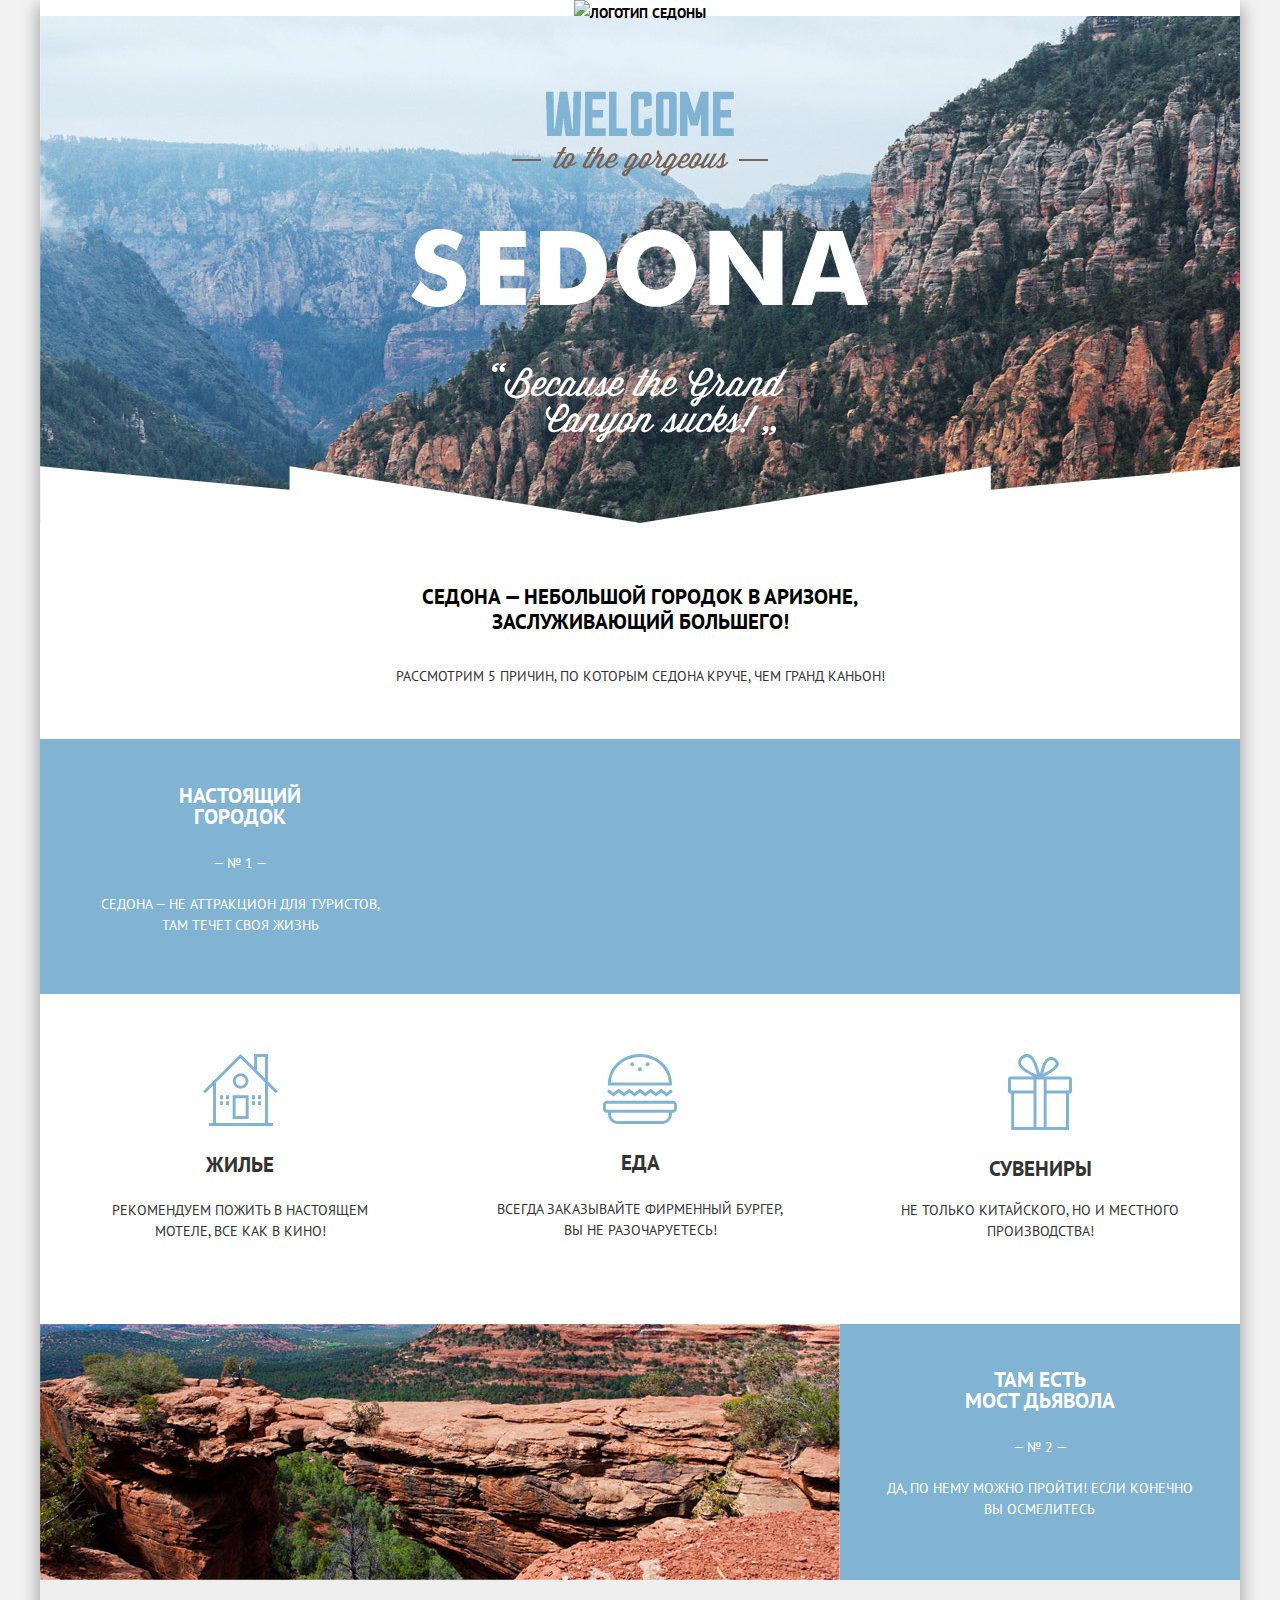
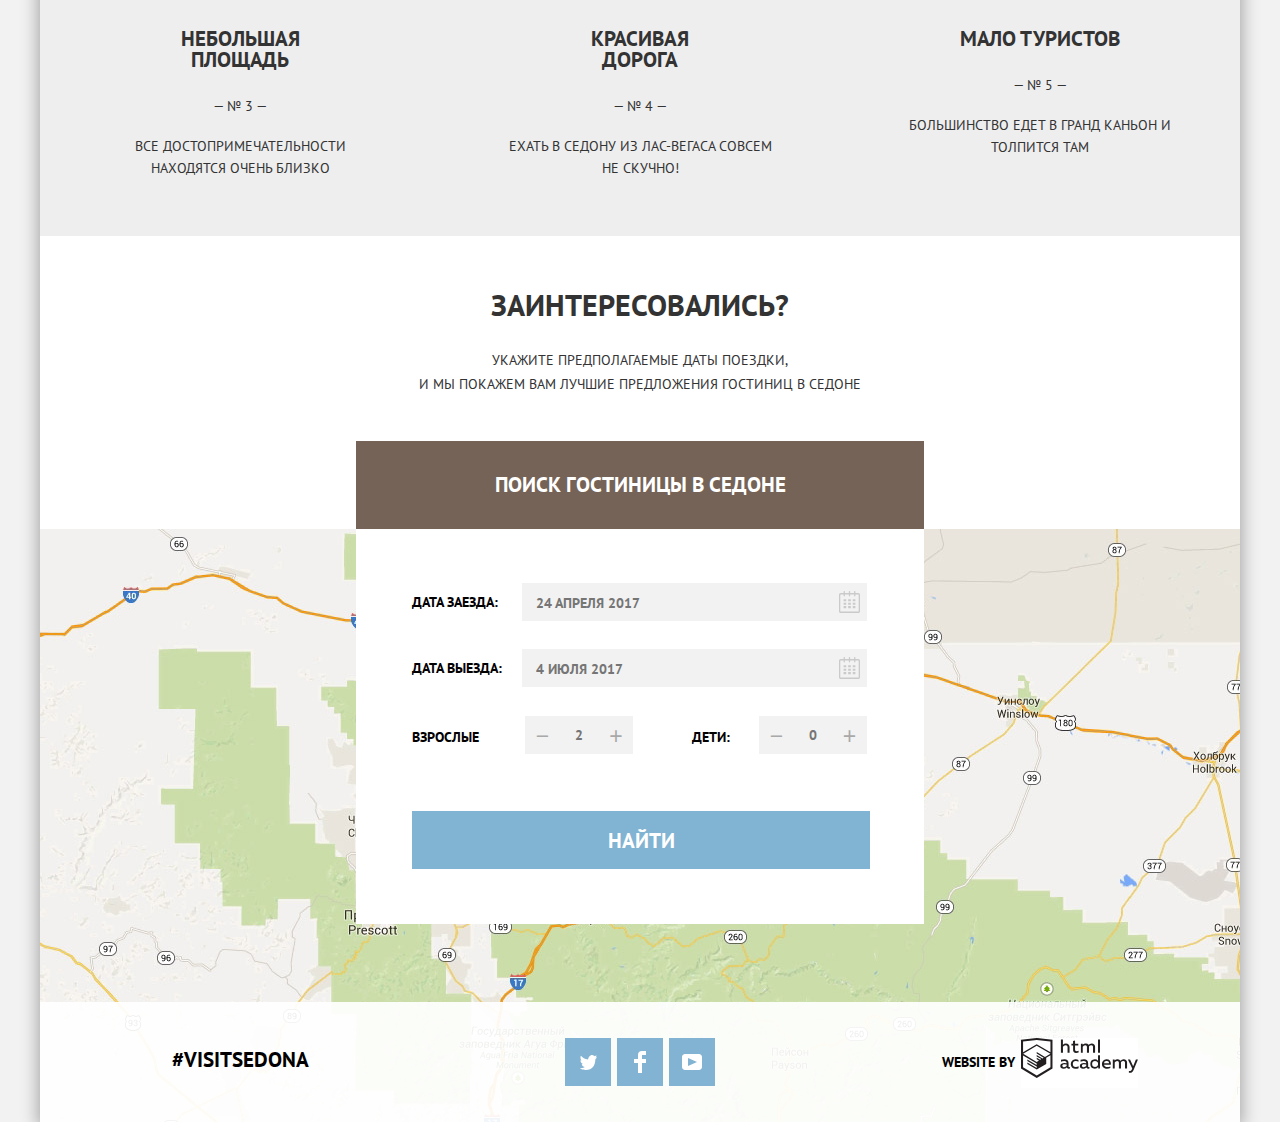
==== commit 27017b54: "Final" ====
--- a/index.html
+++ b/index.html
@@ -12,17 +12,23 @@
       <header class="main-header">
         <nav class="main-navigation">
           <div class="main-header-logo">
-            <a>
             <img src="img/index.logo.png" width="138" height="70" alt="Логотип седоны">
-            </a>
           </div>
           <div class="main-navigation-wrapper">
             <div class="container">
               <ul class="site-navigation">
-                <li class="nav-info"><a href="info.html">Информация</a></li>
-                <li class="nav-fotovideo"><a href="foto-video.html">Фото и видео</a></li>
-                <li class="nav-map"><a href="map.html">Карта штата</a></li>
-                <li class="nav-hostel"><a href="hostels.html">Гостиницы</a></li>
+                <li class="nav-info">
+                  <a href="info.html">Информация</a>
+                </li>
+                <li class="nav-fotovideo">
+                  <a href="foto-video.html">Фото и видео</a>
+                </li>
+                <li class="nav-map">
+                  <a href="map.html">Карта штата</a>
+                </li>
+                <li class="nav-hostel">
+                  <a href="hostels.html">Гостиницы</a>
+                </li>
               </ul>
             </div>
           </div>
@@ -38,7 +44,7 @@
         <ul class="reasons-list">
           <li class="reasons-item item-1">
             <div class="item-1-wrapper">
-              <h3>Настоящий<br>городок</h3>
+              <h3>Настоящий городок</h3>
               <p class="item-1-wrapper-01">&mdash; № 1 &mdash;</p>
               <p class="item-1-wrapper-1">Седона &mdash; не аттракцион для туристов,</p>
               <p class="item-1-wrapper-2">там течет своя жизнь</p>
@@ -91,19 +97,19 @@
             <p class="item-2-wrapper-2">вы осмелитесь</p>
           </li>
           <li class="reasons-item item-3">
-            <h3>Небольшая<br>площадь</h3>
+            <h3>Небольшая площадь</h3>
             <p class="item-slim">&mdash; № 3 &mdash;</p>
             <p class="item-3-1">Все достопримечательности</p>
             <p class="item-slim">находятся очень близко</p>
           </li>
           <li class="reasons-item item-4">
-            <h3>Красивая<br>дорога</h3>
+            <h3>Красивая дорога</h3>
             <p class="item-slim">&mdash; № 4 &mdash;</p>
             <p class="item-3-1">Ехать в Седону из Лас-Вегаса совсем</p>
             <p class="item-slim">не скучно!</p>
           </li>
           <li class="reasons-item item-5">
-            <h3>Мало<br>туристов</h3>
+            <h3>Мало туристов</h3>
             <p class="item-slim">&mdash; № 5 &mdash;</p>
             <p class="item-3-1">Большинство едет в Гранд Каньон и</p>
             <p class="item-slim">толпится там</p>
@@ -112,8 +118,8 @@
         <section class="hostels">
           <h2 class="visually-hidden">Бронирование</h2>
           <p class="interest">Заинтересовались?</p>
-          <p class="travel-date">Укажите предполагаемые даты поездки,
-            <br> и мы покажем вам лучшие предложения гостиниц в Седоне
+          <p class="travel-date">Укажите предполагаемые даты поездки,<br>
+          и мы покажем вам лучшие предложения гостиниц в Седоне
           </p>
           <button class="button hostels-button" type="button">Поиск гостиницы в Седоне</button>
         </section>
--- a/css/style.css
+++ b/css/style.css
@@ -282,6 +282,8 @@
   padding-bottom: 12px;
   font-size: 21px;
   line-height: 21px;
+  padding-left: 120px;
+  padding-right: 120px;
 }
 
 .conditions-item h3 {
@@ -424,6 +426,7 @@
   margin: 0;
   width: 1200px;
   min-height: 120px;
+  height: 1px;
   background-color: rgba(255, 255, 255, 0.3);
 }
 
@@ -1261,6 +1264,15 @@
   -webkit-box-sizing: border-box;
           box-sizing: border-box;
   width: 345px;
+}
+
+.search-hotels p:not(:last-of-type) input[type="text"]:hover {
+  background-color: #ebebeb;
+}
+
+.search-hotels p:not(:last-of-type) input[type="text"]:focus {
+  background-color: white;
+  outline-color: #e5e5e5;
 }
 
 .search-hotels input:hover {
